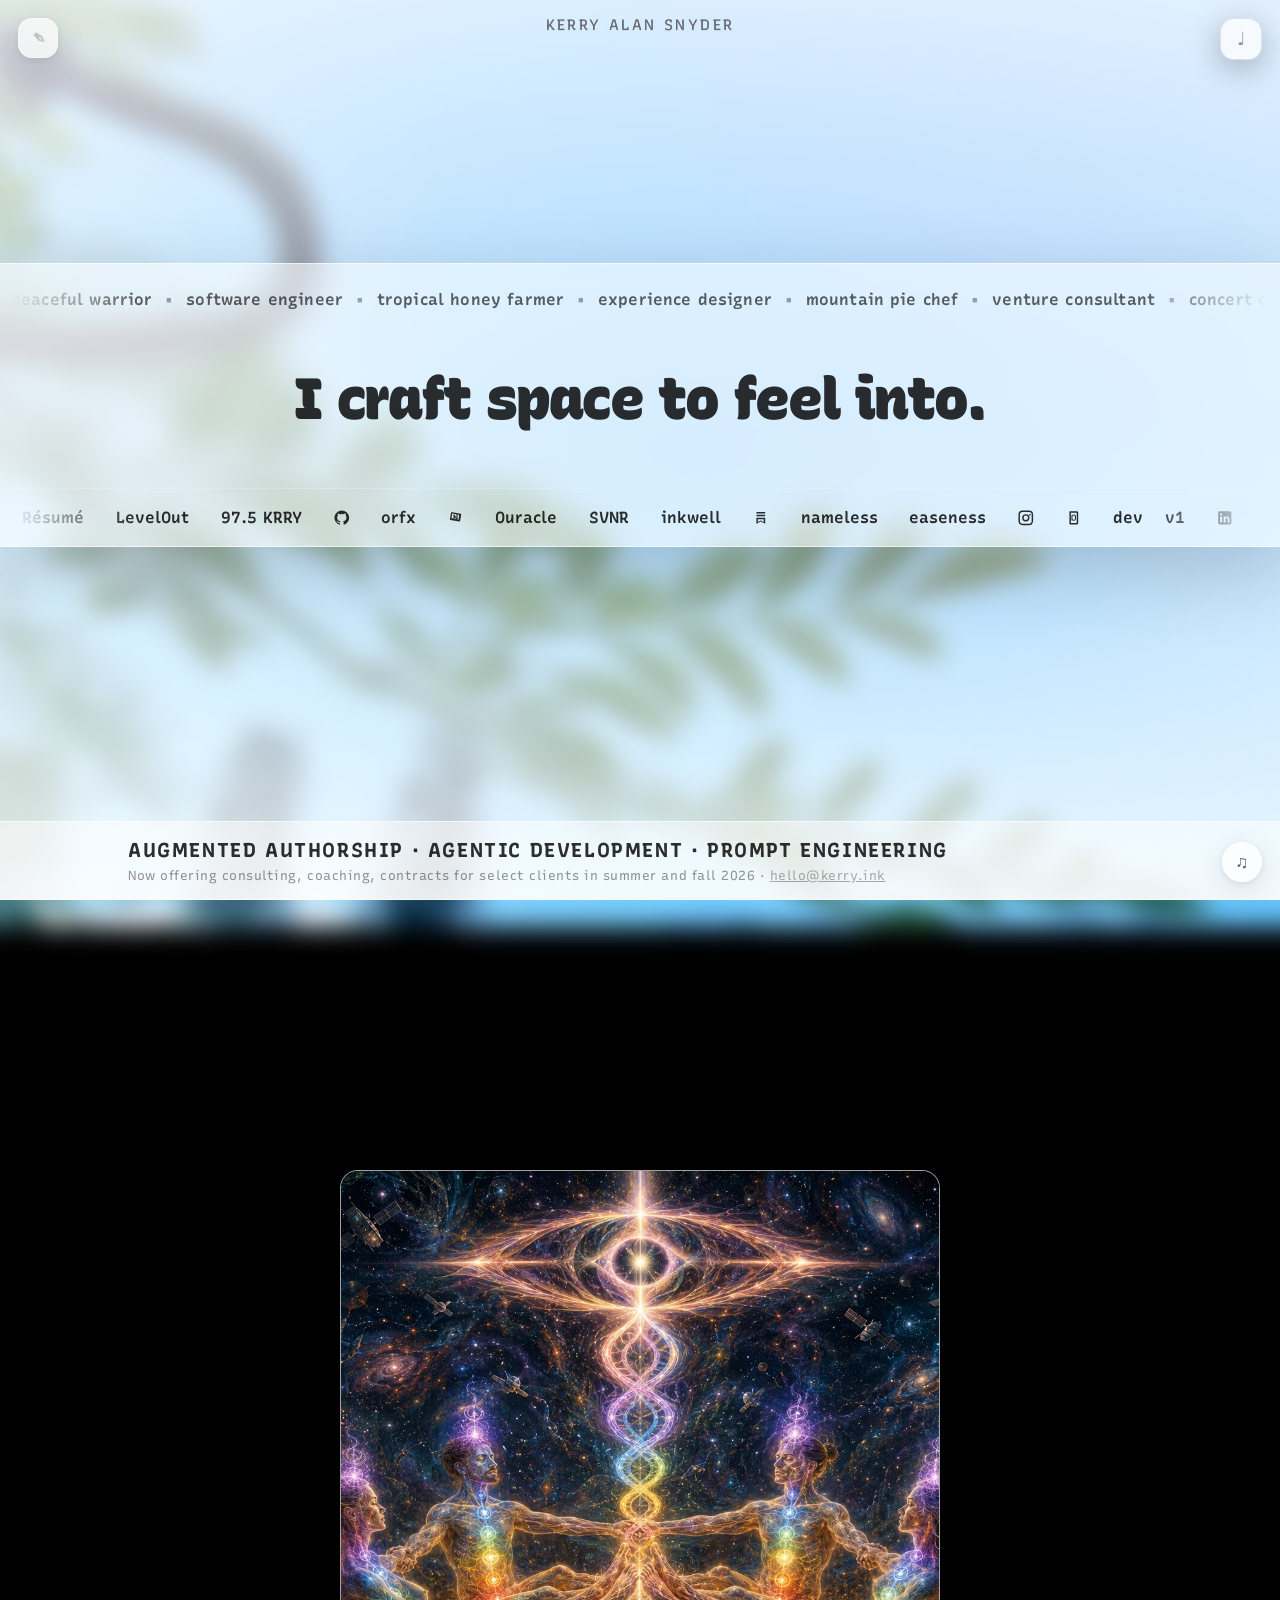
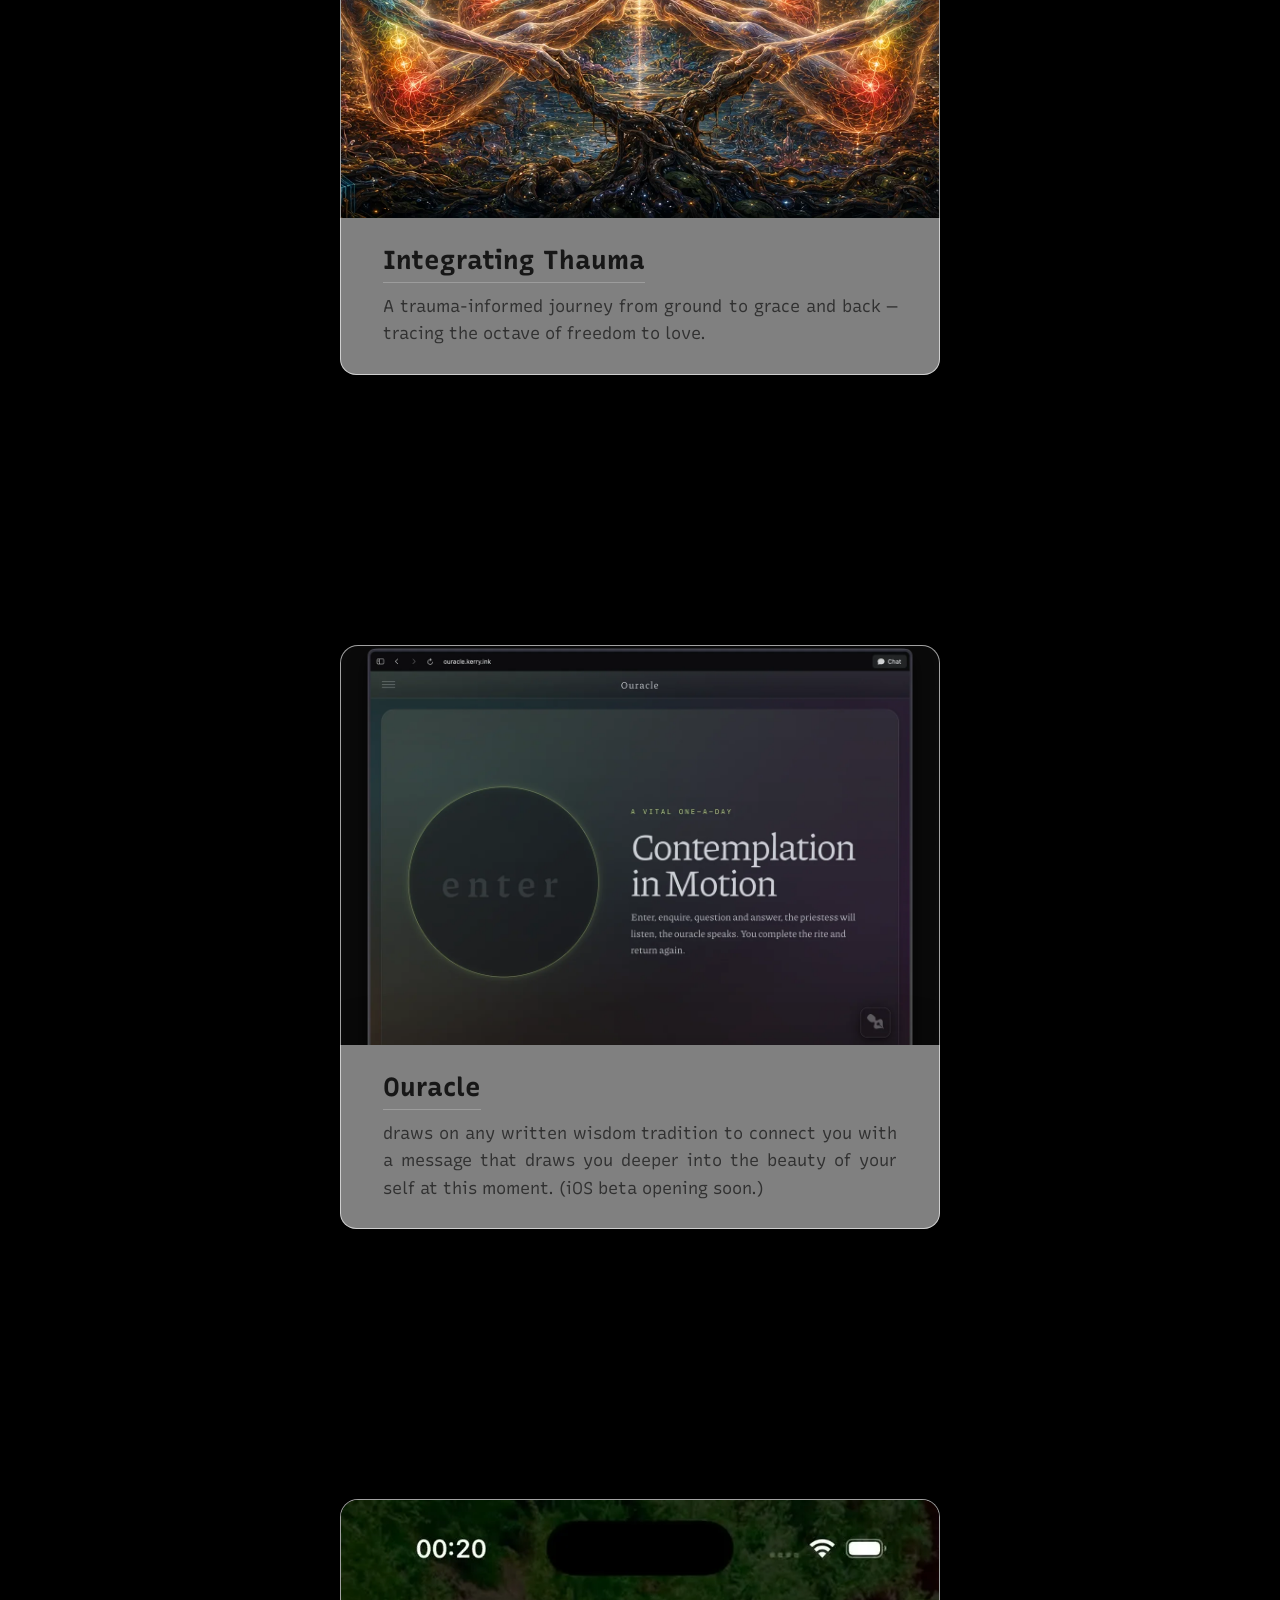
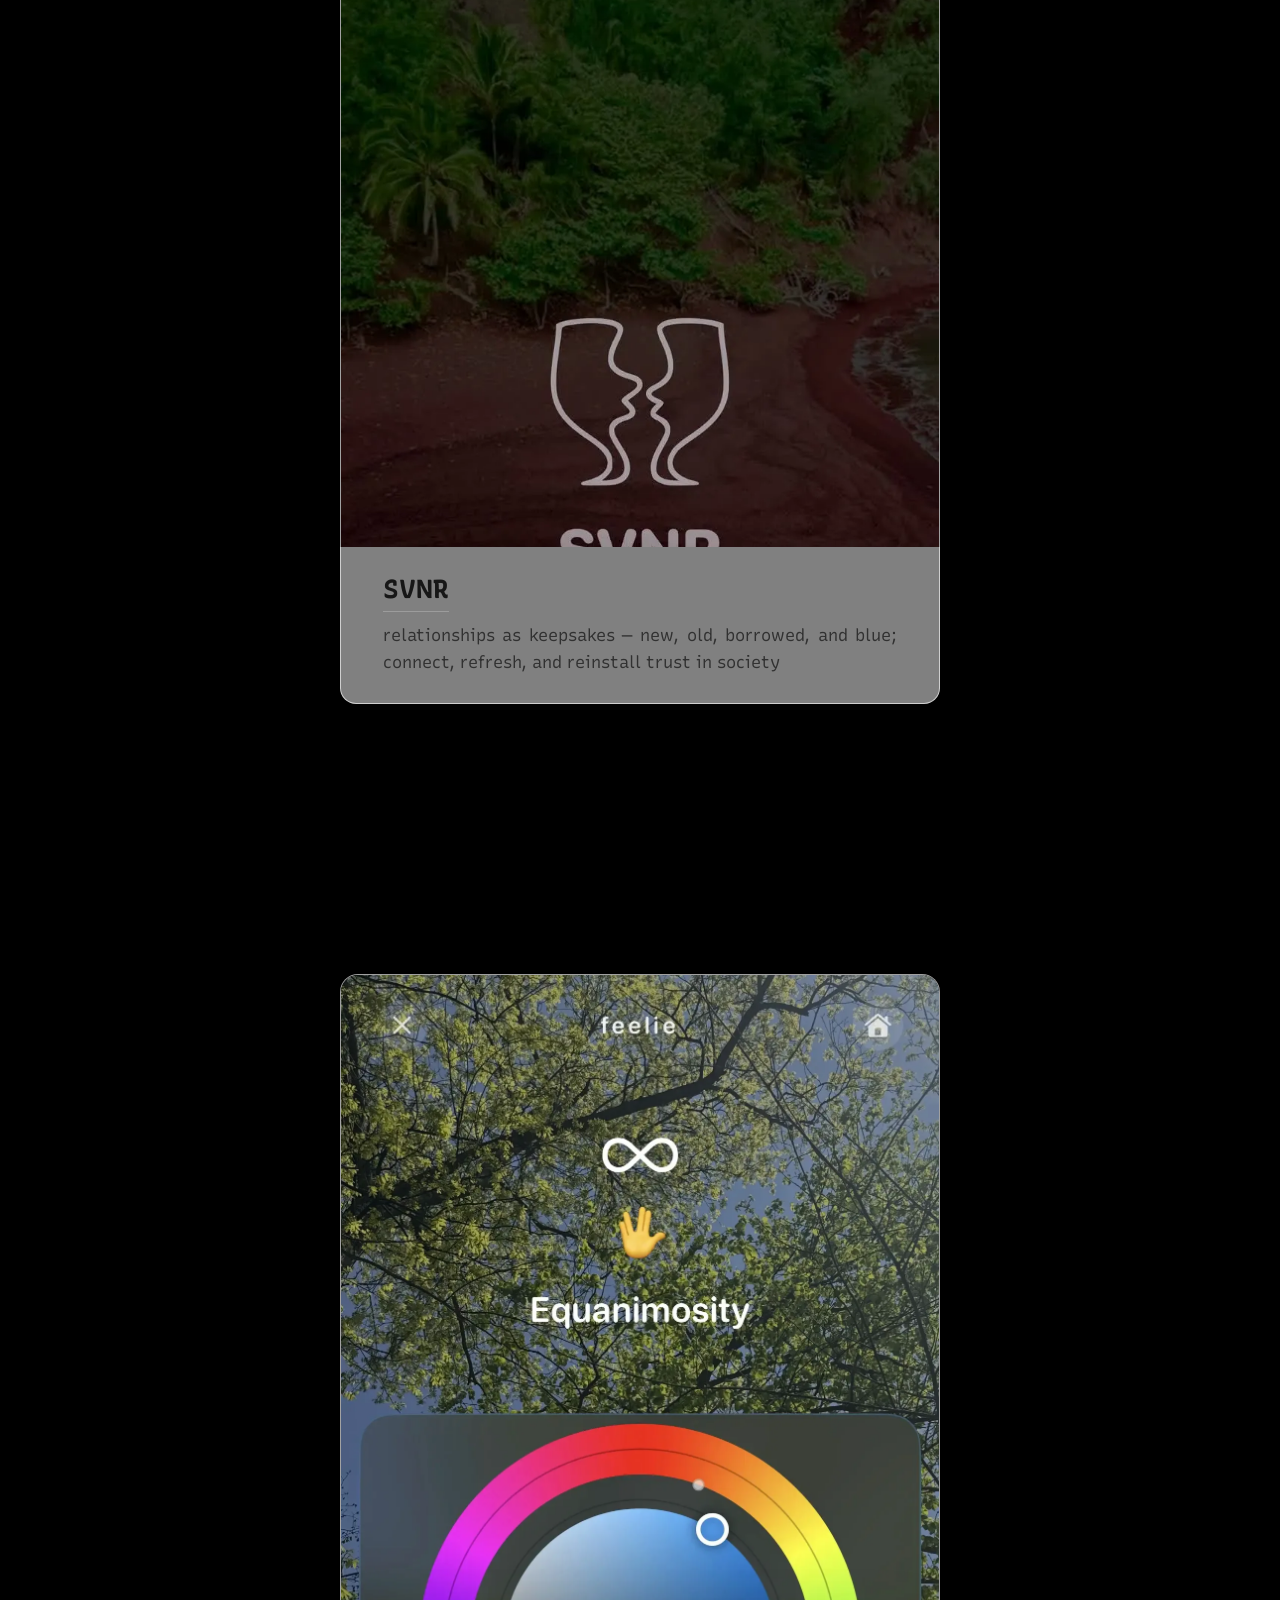
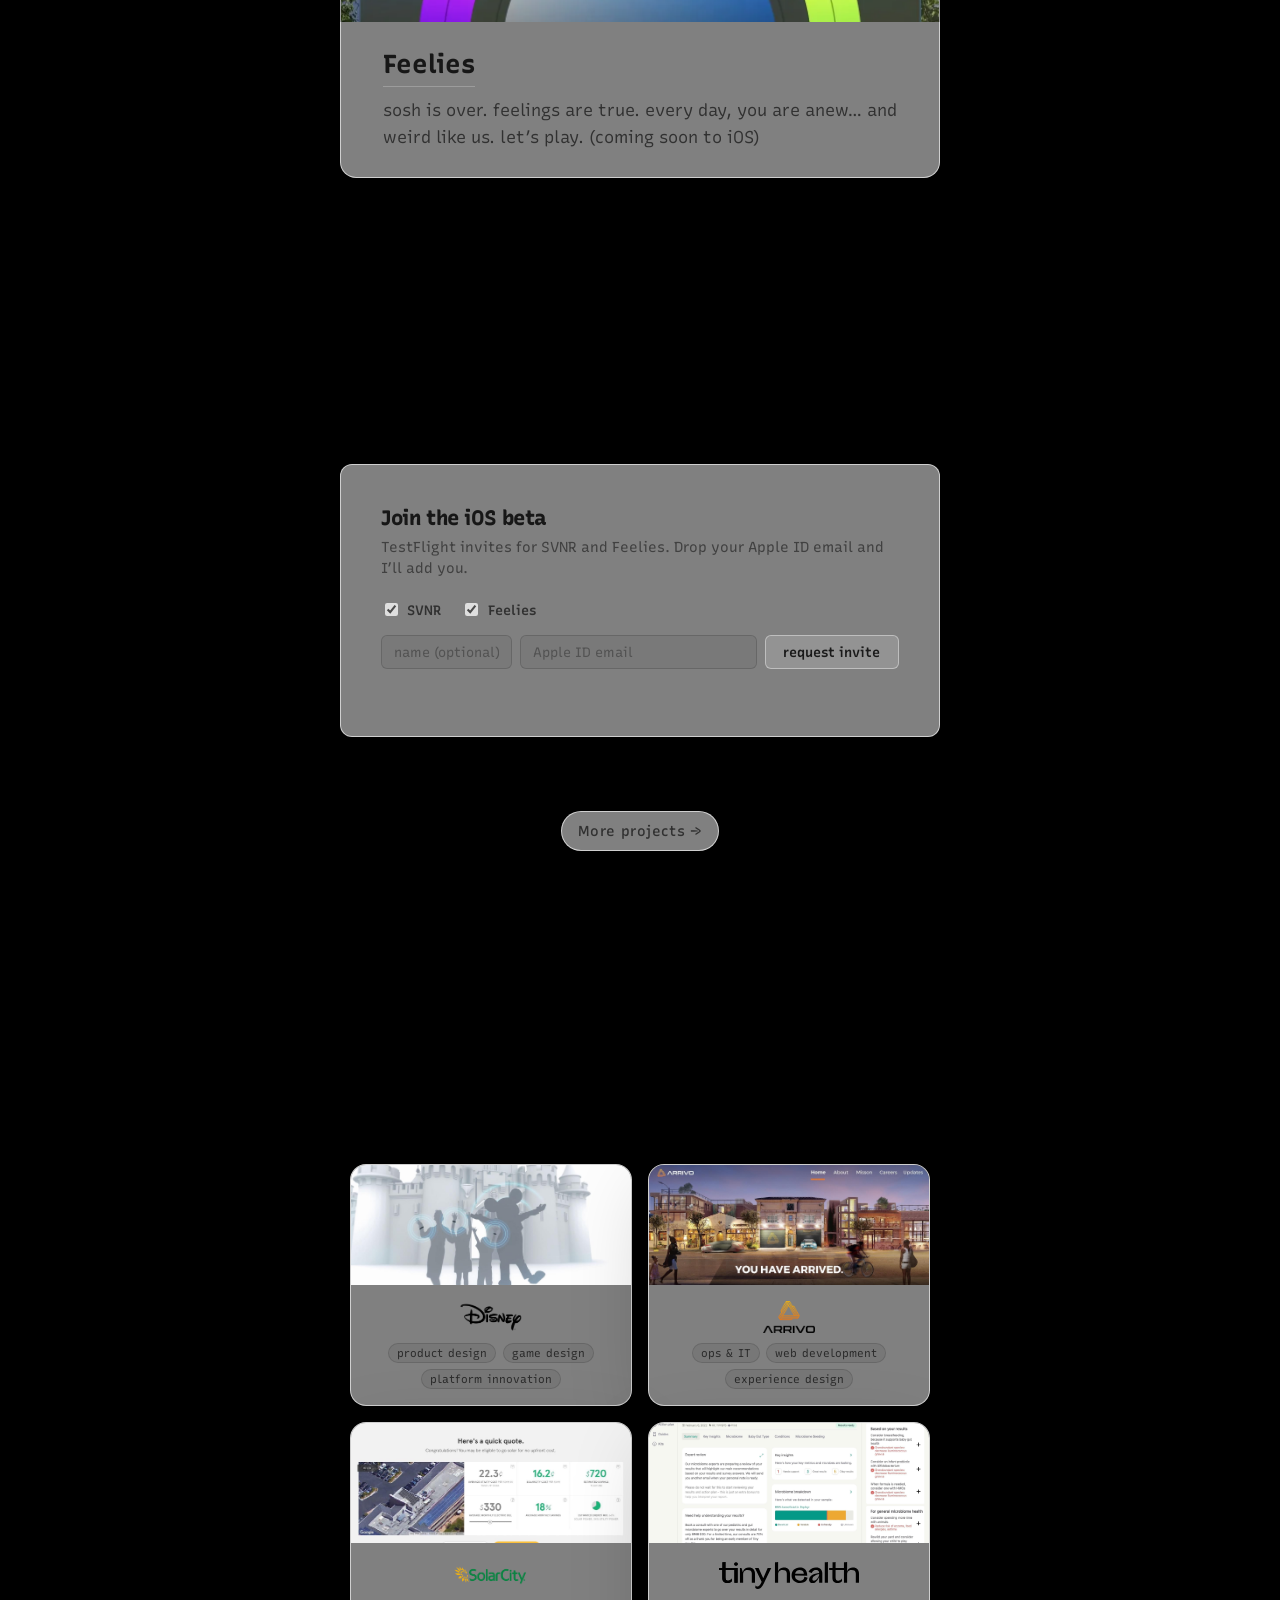
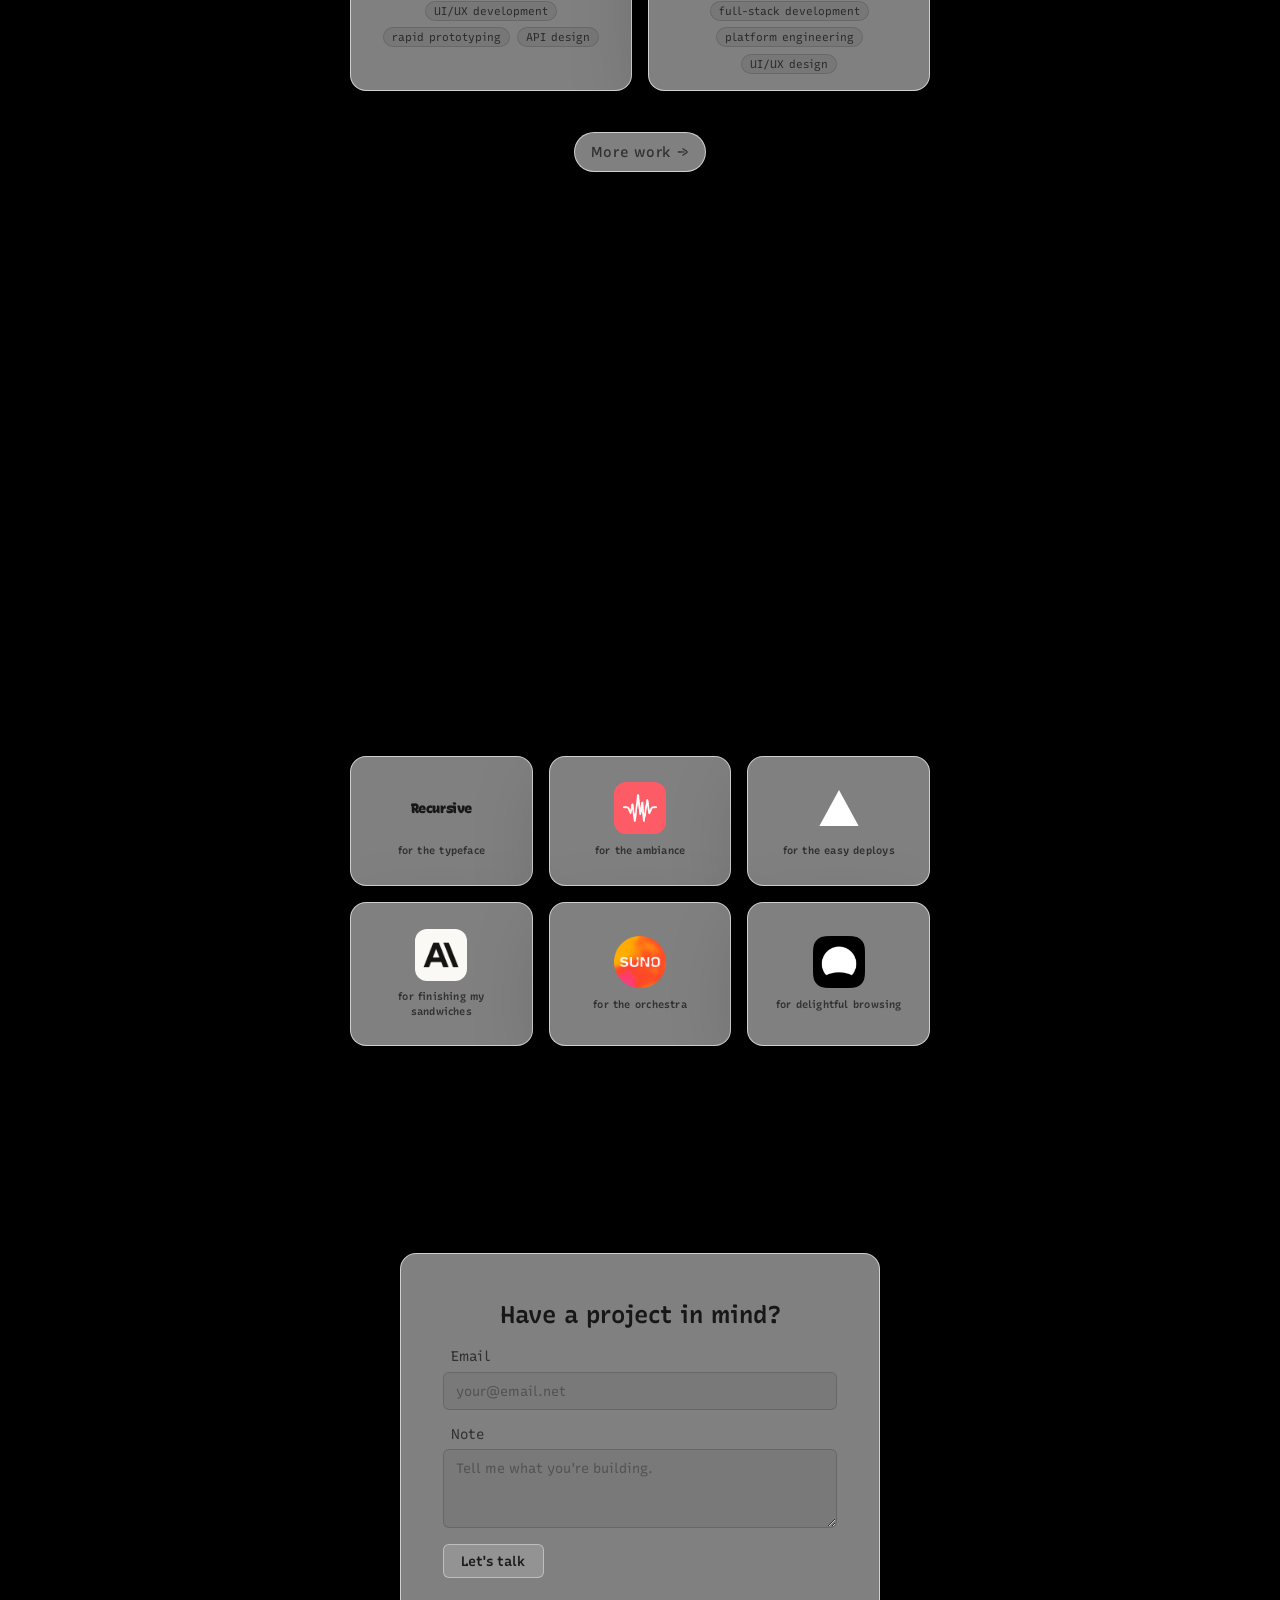
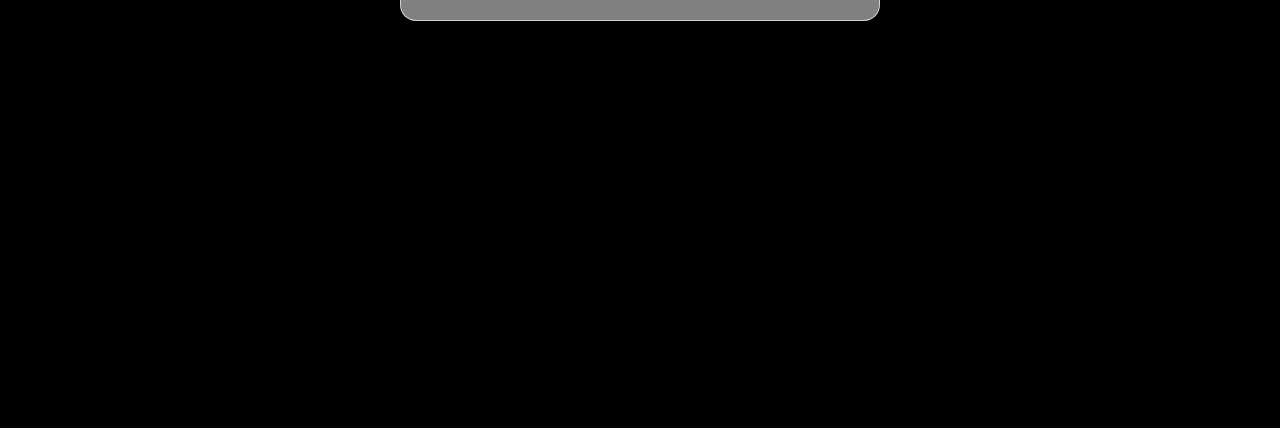
==== index.html @ 3d299ef5 "fix: footer order — © KAS year Co-Authored-By: Claude Sonnet 4.6 <noreply@anthropic.com>" ====
<!doctype html>
<html lang="en">
    <head>
        <meta charset="utf-8" />
        <meta name="viewport" content="width=device-width, initial-scale=1" />
        <title>kerry.ink — crafting space to flow freely</title>
        <meta
            name="description"
            content="I build and teach systems that bring play back to work — for innovators, seekers, entrepreneurs, and communities."
        />
        <link rel="canonical" href="https://kerry.ink/" />

        <!-- Open Graph -->
        <meta property="og:type"        content="website" />
        <meta property="og:url"         content="https://kerry.ink/" />
        <meta property="og:title"       content="kerry.ink — crafting space to flow freely" />
        <meta property="og:description" content="I build and teach systems that bring play back to work — for innovators, seekers, entrepreneurs, and communities." />
        <meta property="og:image"       content="https://kerry.ink/assets/og-image.jpg" />
        <meta property="og:image:width"  content="1200" />
        <meta property="og:image:height" content="630" />

        <!-- Twitter/X card -->
        <meta name="twitter:card"        content="summary_large_image" />
        <meta name="twitter:title"       content="kerry.ink — crafting space to flow freely" />
        <meta name="twitter:description" content="I build and teach systems that bring play back to work — for innovators, seekers, entrepreneurs, and communities." />
        <meta name="twitter:image"       content="https://kerry.ink/assets/og-image.jpg" />

        <!-- Structured data -->
        <script type="application/ld+json">
        {
          "@context": "https://schema.org",
          "@type": "Person",
          "name": "Kerry Alan Snyder",
          "url": "https://kerry.ink",
          "email": "hello@kerry.ink",
          "jobTitle": "Consultant, Coach, Developer",
          "sameAs": [
            "https://github.com/krry",
            "https://linkedin.com/in/kerrysnyder",
            "https://instagram.com/kerryourself",
            "https://kerryourself.substack.com"
          ]
        }
        </script>

        <link rel="icon" type="image/png" href="/favicon.png">
        <link rel="apple-touch-icon" href="/favicon.png">
        <link rel="shortcut icon" href="/favicon.png">
        <link rel="preconnect" href="https://fonts.googleapis.com" />
        <link rel="preconnect" href="https://fonts.gstatic.com" crossorigin />
        <link href="https://fonts.googleapis.com/css2?family=Recursive:slnt,wght,CASL,CRSV,MONO@-15..0,300..1000,0..1,0..1,0..1&display=swap" rel="stylesheet">

        <link rel="stylesheet" href="./styles.css" />
    </head>
    <body>
        <div class="bg" aria-hidden="true"></div>
        <div class="vignette" aria-hidden="true"></div>
        <div class="ribbon">
            <p class="ribbon__subtext">Augmented authorship · Agentic development · Prompt engineering</p>
            <p class="ribbon__text">Now offering consulting, coaching, contracts for select clients in summer and fall 2026 · <a class="ribbon__link" href="mailto:hello@kerry.ink">hello@kerry.ink</a></p>
        </div>
        <a class="name" href="/" aria-label="Kerry Alan Snyder">Kerry Alan Snyder</a>

        <main>
            <!-- First screen: marquee + headline + currently + links -->
            <section class="hero" aria-label="marquee with headline and links">
                <nav class="glass links" aria-label="Links">
                    <div
                        class="marquee marquee--right epithet"
                        aria-label="Epithets"
                        role="status"
                        aria-live="off"
                    >
                        <div class="marquee__track" id="epithetTrack"></div>
                    </div>

                    <h1 class="headline">I craft space to feel into.</h1>

                    <hr class="rule" />

                    <div class="marquee marquee--left" aria-label="Link marquee">
                        <div class="marquee__track links__track" id="linksTrack">
                            <div class="marquee__set">
                                <a href="./assets/resume-kerry-alan-snyder-2026.pdf">Résumé</a>
                                <a href="https://level.out.kerry.ink">LevelOut</a>
                                <a href="https://suno.com/playlist/f63b96cf-43c5-4e42-aacb-23cbfd1e6b28">97.5 KRRY</a>
                                <a
                                    class="link--icon"
                                    href="https://github.com/krry"
                                    title="GitHub · krry"
                                >
                                    <svg class="icon" viewBox="0 0 24 24" aria-hidden="true">
                                        <path fill="currentColor" d="M12 2a10 10 0 0 0-3.16 19.49c.5.09.68-.22.68-.48v-1.7c-2.78.6-3.37-1.17-3.37-1.17-.45-1.14-1.1-1.45-1.1-1.45-.9-.62.07-.61.07-.61 1 .07 1.53 1.03 1.53 1.03.89 1.52 2.34 1.08 2.9.83.09-.64.35-1.08.64-1.33-2.22-.25-4.56-1.11-4.56-4.95 0-1.09.39-1.99 1.03-2.69-.1-.25-.45-1.27.1-2.65 0 0 .84-.27 2.75 1.03A9.5 9.5 0 0 1 12 6.8c.85 0 1.7.11 2.5.33 1.9-1.3 2.74-1.03 2.74-1.03.56 1.38.21 2.4.1 2.65.64.7 1.03 1.6 1.03 2.69 0 3.85-2.34 4.7-4.57 4.95.36.31.68.92.68 1.86v2.76c0 .27.18.58.69.48A10 10 0 0 0 12 2Z"/>
                                    </svg>
                                    <span class="sr-only">GitHub</span>
                                </a>

                                <a href="https://orfx.kerry.ink">orfx</a>

                                <a
                                    class="link--icon"
                                    href="https://kerryourself.notion.site/fullsmile-manifesto-98c979b5aad1458a8aa671faaf00d454?source=copy_link"
                                    title="Notion · Fullsmile Manifesto"
                                >
                                    <svg class="icon" viewBox="0 0 24 24" aria-hidden="true">
                                        <path fill="currentColor" d="M4.46 4.19c.28-.24.69-.23 1.03-.16l13.07 2.4c.58.1.98.66.88 1.24l-1.46 8.42c-.13.74-.86 1.24-1.6 1.1L4.9 14.99c-.68-.13-1.12-.78-.99-1.46L5.6 4.8c.06-.26.2-.48.4-.61Zm2.6 2.1-.98 6.48 9.6 1.8.92-6.36-9.54-1.92Zm1.74 1.7h1.6l2.5 4.14V7.99h1.5v6.78h-1.6l-2.5-4.17v4.17h-1.5V7.99Z"/>
                                    </svg>
                                    <span class="sr-only">Notion</span>
                                </a>

                                <a href="https://ouracle.kerry.ink">Ouracle</a>
                                <a href="https://svnr.kerry.ink">SVNR</a>
                                <a href="https://inkwell.kerry.ink">inkwell</a>

                                <a
                                    class="link--icon"
                                    href="https://kerryourself.substack.com/"
                                    title="Substack · Kerry's Ink"
                                >
                                    <svg class="icon" viewBox="0 0 24 24" aria-hidden="true">
                                        <path fill="currentColor" d="M6 4h12v2H6V4Zm0 4h12v2H6V8Zm0 4h12v8l-6-3-6 3v-8Zm2 2v3.76l4-2 4 2V14H8Z"/>
                                    </svg>
                                    <span class="sr-only">Substack</span>
                                </a>

                                <a href="https://nameless.kerry.ink">nameless</a>
                                <a href="https://easeness.kerry.ink">easeness</a>

                                <a
                                    class="link--icon"
                                    href="https://instagram.com/kerryourself"
                                    title="Instagram"
                                >
                                    <svg class="icon" viewBox="0 0 24 24" aria-hidden="true">
                                        <path fill="currentColor" d="M7.5 2h9A5.5 5.5 0 0 1 22 7.5v9A5.5 5.5 0 0 1 16.5 22h-9A5.5 5.5 0 0 1 2 16.5v-9A5.5 5.5 0 0 1 7.5 2Zm0 2A3.5 3.5 0 0 0 4 7.5v9A3.5 3.5 0 0 0 7.5 20h9a3.5 3.5 0 0 0 3.5-3.5v-9A3.5 3.5 0 0 0 16.5 4h-9ZM12 7a5 5 0 1 1 0 10 5 5 0 0 1 0-10Zm0 2a3 3 0 1 0 0 6 3 3 0 0 0 0-6Zm5.6-2.15a1.15 1.15 0 1 1 0 2.3 1.15 1.15 0 0 1 0-2.3Z"/>
                                    </svg>
                                    <span class="sr-only">Instagram</span>
                                </a>

                                <a
                                    class="link--icon"
                                    href="https://www.goodreads.com/kerryourself"
                                    title="Goodreads · kerryourself"
                                >
                                    <svg class="icon" viewBox="0 0 24 24" aria-hidden="true">
                                        <path fill="currentColor" d="M7 3h9a2 2 0 0 1 2 2v14a2 2 0 0 1-2 2H7a1 1 0 0 1-1-1V4a1 1 0 0 1 1-1Zm1 2v14h8V5H8Zm2.2 3.2c.5-.5 1.2-.8 2-.8 1.6 0 2.8 1.2 2.8 2.9v2.8c0 1.7-1.2 2.9-2.8 2.9-.8 0-1.5-.3-2-.8v.5h-1.4V8.6h1.4v-.4Zm1.7.6c-1 0-1.7.8-1.7 1.9v2.4c0 1.1.7 1.9 1.7 1.9s1.7-.8 1.7-1.9v-2.4c0-1.1-.7-1.9-1.7-1.9Z"/>
                                    </svg>
                                    <span class="sr-only">Goodreads</span>
                                </a>

                                <span><a href="https://dev.kerry.ink">dev</a><a href="https://old.krry.dev">v1</a></span>

                                <a
                                    class="link--icon"
                                    href="https://linkedin.com/in/kerrysnyder"
                                    title="LinkedIn · Kerry Snyder"
                                >
                                    <svg class="icon" viewBox="0 0 24 24" aria-hidden="true">
                                        <path fill="currentColor" d="M19 3A2 2 0 0 1 21 5v14a2 2 0 0 1-2 2H5a2 2 0 0 1-2-2V5a2 2 0 0 1 2-2h14ZM8.34 18.34V10.1H5.6v8.24h2.74ZM6.97 8.87a1.6 1.6 0 1 0 0-3.2 1.6 1.6 0 0 0 0 3.2ZM18.4 18.34v-4.5c0-2.41-1.29-3.53-3-3.53-1.38 0-2 .76-2.35 1.3V10.1h-2.64v8.24h2.64v-4.1c0-1.08.2-2.12 1.55-2.12 1.33 0 1.35 1.24 1.35 2.19v4.03h2.45Z"/>
                                    </svg>
                                    <span class="sr-only">LinkedIn</span>
                                </a>
                            </div>
                        </div>
                    </div>
                </nav>
            </section>

            <!-- Constellation — featured projects -->
            <section class="constellation" aria-label="Projects">

                <div class="project">
                    <figure class="project__shot">
                        <img src="./assets/shots/thauma-hero.webp" alt="Thauma Integration — a trauma-informed journey from ground to grace and back" loading="lazy" />
                    </figure>
                    <div class="glass project__card">
                        <a href="https://thauma.kerry.ink" class="project__name">Integrating Thauma</a>
                        <p class="project__desc">A trauma-informed journey from ground to grace and back — tracing the octave of freedom to love.</p>
                        <p class="project__date">Ten Greek loves, ten frequencies — a book, audiobook, and talks</p>
                    </div>
                </div>

                <div class="project">
                    <figure class="project__shot project__shot--wide">
                        <video data-src="./assets/shots/ouracle.mp4" poster="./assets/shots/ouracle-poster.webp" autoplay loop muted playsinline preload="none"></video>
                    </figure>
                    <div class="glass project__card">
                        <a href="https://ouracle.kerry.ink" class="project__name">Ouracle</a>
                        <p class="project__desc">draws on any written wisdom tradition to connect you with a message that draws you deeper into the beauty of your self at this moment. (iOS beta opening soon.)</p>
                        <p class="project__date">Conceived and developed since March 2026 ➠</p>
                    </div>
                </div>

                <div class="project">
                    <figure class="project__shot">
                        <video data-src="./assets/shots/svnr.mp4" poster="./assets/shots/svnr-poster.webp" autoplay loop muted playsinline preload="none"></video>
                    </figure>
                    <div class="glass project__card">
                        <a href="https://svnr.kerry.ink" class="project__name">SVNR</a>
                        <p class="project__desc">relationships as keepsakes — new, old, borrowed, and blue; connect, refresh, and reinstall trust in society</p>
                        <p class="project__date">Conceived January 2026 ➠ iOS beta by March</p>
                    </div>
                </div>

                <div class="project">
                    <figure class="project__shot">
                        <img src="./assets/shots/vesta-teaser.webp" alt="Feelies app screenshot" loading="lazy" />
                    </figure>
                    <div class="glass project__card">
                        <a href="https://feelies.kerry.ink" class="project__name">Feelies</a>
                        <p class="project__desc">sosh is over. feelings are true. every day, you are anew… and weird like us. let’s play. (coming soon to iOS)</p>
                        <p class="project__date">Conceived and prototyped in April 2026, in 2 days</p>
                    </div>
                </div>

                <section class="beta-signup glass" id="beta">
                    <h3 class="beta-signup__heading">Join the iOS beta</h3>
                    <p class="beta-signup__sub">TestFlight invites for SVNR and Feelies. Drop your Apple ID email and I’ll add you.</p>
                    <form class="beta-signup__form" id="betaForm">
                        <div class="beta-signup__checks">
                            <label class="beta-signup__check">
                                <input type="checkbox" name="apps" value="SVNR" checked />
                                <span>SVNR</span>
                            </label>
                            <label class="beta-signup__check">
                                <input type="checkbox" name="apps" value="Feelies" checked />
                                <span>Feelies</span>
                            </label>
                        </div>
                        <div class="beta-signup__row">
                            <input type="text" name="name" placeholder="name (optional)" class="beta-signup__input" autocomplete="name" />
                            <input type="email" name="email" placeholder="Apple ID email" class="beta-signup__input beta-signup__input--email" required autocomplete="email" />
                            <button type="submit" class="beta-signup__btn">request invite</button>
                        </div>
                        <p class="beta-signup__status" aria-live="polite"></p>
                    </form>
                </section>

            </section>
            <div class="more-link-wrap">
                <a href="/projects" class="more-link">More projects →</a>
            </div>
            <hr class="fleur" />

            <!-- Work teaser -->
            <section class="work-teaser" aria-label="Selected work">
                <h2 class="work-teaser__heading">Selected work</h2>
                <div class="work-teaser__grid">

                    <a class="glass work-card" href="https://disney.com" target="_blank" rel="noopener" aria-label="Disney Interactive">
                        <img class="work-card__thumb" src="./assets/work/disney/disney-01.jpg" alt="">
                        <div class="work-card__body">
                            <picture>
                                <source srcset="./assets/work/disney/logo-disney.png" media="(prefers-color-scheme: light)">
                                <img class="work-card__logo" src="./assets/work/disney/logo-disney-dark.png" alt="Disney Interactive">
                            </picture>
                            <ul class="work-card__skills">
                                <li class="skill-chip">product design</li>
                                <li class="skill-chip">game design</li>
                                <li class="skill-chip">platform innovation</li>
                            </ul>
                        </div>
                    </a>

                    <a class="glass work-card" href="https://arrivo-loop.com" target="_blank" rel="noopener" aria-label="Arrivo Hyperloop">
                        <img class="work-card__thumb" src="./assets/work/arrivo/arrivo-01.jpg" alt="">
                        <div class="work-card__body">
                            <picture>
                                <source srcset="./assets/work/arrivo/logo-arrivo.png" media="(prefers-color-scheme: light)">
                                <img class="work-card__logo" src="./assets/work/arrivo/logo-arrivo-dark.png" alt="Arrivo Hyperloop">
                            </picture>
                            <ul class="work-card__skills">
                                <li class="skill-chip">ops & IT</li>
                                <li class="skill-chip">web development</li>
                                <li class="skill-chip">experience design</li>
                            </ul>
                        </div>
                    </a>

                    <a class="glass work-card" href="https://tesla.com/energy" target="_blank" rel="noopener" aria-label="SolarCity (now Tesla)">
                        <img class="work-card__thumb" src="./assets/work/solarcity/solarcity-01.jpg" alt="">
                        <div class="work-card__body">
                            <picture>
                                <source srcset="./assets/work/solarcity/logo-solarcity.png" media="(prefers-color-scheme: light)">
                                <img class="work-card__logo" src="./assets/work/solarcity/logo-solarcity-dark.png" alt="SolarCity (now Tesla)">
                            </picture>
                            <ul class="work-card__skills">
                                <li class="skill-chip">UI/UX development</li>
                                <li class="skill-chip">rapid prototyping</li>
                                <li class="skill-chip">API design</li>
                            </ul>
                        </div>
                    </a>

                    <a class="glass work-card" href="https://tinyhealth.com" target="_blank" rel="noopener" aria-label="Tiny Health">
                        <img class="work-card__thumb" src="./assets/work/tiny-health/tiny-health-01.jpg" alt="">
                        <div class="work-card__body">
                            <img class="work-card__logo work-logo--invert-dark" src="./assets/work/tiny-health/logo-tiny-health.svg" alt="Tiny Health">
                            <ul class="work-card__skills">
                                <li class="skill-chip">full-stack development</li>
                                <li class="skill-chip">platform engineering</li>
                                <li class="skill-chip">UI/UX design</li>
                            </ul>
                        </div>
                    </a>

                </div>
                <div class="more-link-wrap">
                    <a href="/work" class="more-link">More work →</a>
                </div>
            </section>
            <hr class="fleur" />

            <section class="gratitude">
                <h2 class="work-teaser__heading">Thanks to…</h2>
                <div class="gratitude__grid">
                    <a class="glass gratitude-cell" href="https://www.recursive.design" target="_blank" rel="noopener" aria-label="Recursive">
                        <span class="gratitude-cell__wordmark">Recursive</span>
                        <span class="gratitude-cell__caption">for the typeface</span>
                    </a>
                    <a class="glass gratitude-cell" href="https://freesound.org" target="_blank" rel="noopener" aria-label="Freesound">
                        <img class="gratitude-cell__logo" src="./assets/gratitude/freesound.png" alt="Freesound">
                        <span class="gratitude-cell__caption">for the ambiance</span>
                    </a>
                    <a class="glass gratitude-cell" href="https://vercel.com" target="_blank" rel="noopener" aria-label="Vercel">
                        <img class="gratitude-cell__logo gratitude-cell__logo--mono" src="./assets/gratitude/vercel.svg" alt="Vercel">
                        <span class="gratitude-cell__caption">for the easy deploys</span>
                    </a>
                    <a class="glass gratitude-cell" href="https://anthropic.com" target="_blank" rel="noopener" aria-label="Claude">
                        <img class="gratitude-cell__logo" src="./assets/gratitude/anthropic.png" alt="Claude">
                        <span class="gratitude-cell__caption">for finishing my sandwiches</span>
                    </a>
                    <a class="glass gratitude-cell" href="https://suno.com" target="_blank" rel="noopener" aria-label="Suno">
                        <img class="gratitude-cell__logo" src="./assets/gratitude/suno.png" alt="Suno">
                        <span class="gratitude-cell__caption">for the orchestra</span>
                    </a>
                    <a class="glass gratitude-cell" href="https://diabrowser.com" target="_blank" rel="noopener" aria-label="Dia">
                        <img class="gratitude-cell__logo" src="./assets/gratitude/dia.svg" alt="Dia">
                        <span class="gratitude-cell__caption">for delightful browsing</span>
                    </a>
                </div>
                <hr class="fleur" />
                <div class="glass gratitude__card">
                    <form id="subscribe" class="email-form">
                        <h2>Have a project in mind?</h2>
                        <label for="email" class="email-label">Email</label>
                        <input type="email" name="email" placeholder="your@email.net" required id="email" class="email-input" autocomplete="email">
                        <label for="note-input" class="email-label">Note</label>
                        <textarea name="note" id="note-input" class="email-note" rows="3" placeholder="Tell me what you're building."></textarea>
                        <button type="submit" class="email-submit">Let's talk</button>
                    </form>
                </div>
            </section>
        </main>
        <footer>
            <span class="flipX">&copy;</span>
            <span>KAS</span>
            <span id="year"></span>
        </footer>

        <dialog class="lightbox" id="lightbox" aria-label="Full image">
            <div class="lightbox__media"></div>
        </dialog>

        <!-- Ambient Widget -->
        <ambient-widget scene="binaural" position="top-right" theme="auto"></ambient-widget>
        <script src="./widgets/ambient/ambient.wc.js"></script>

        <!-- Webring Widget -->
        <script src="./widgets/webring/webring.wc.js" position="bottom-right"></script>
        <webring-widget
            data-source="./widgets/webring/webring.json"
            theme="auto"
            size="small"
            position="top-left"
        ></webring-widget>

        <!-- Radio Widget -->
        <script src="./widgets/radio/radio.wc.js"></script>
        <radio-widget
            data-source="./widgets/radio/playlist.json"
            theme="auto"
            position="bottom-right"
        ></radio-widget>

        <script type="module" src="./main.js"></script>
    </body>
</html>
---- styles.css ----
:root {
	/* glass */
	--glass-bg: rgba(255, 255, 255, 0.14);
	--glass-border: rgba(255, 255, 255, 0.28);
	--glass-thin-bg: rgba(255, 255, 255, 0.18);
	--glass-thin-border: rgba(255, 255, 255, 0.28);
	--blur-thin: 8px;
	--text: rgba(255, 255, 255, 0.92);
	--muted: rgba(255, 255, 255, 0.7);
	--shadow: rgba(0, 0, 0, 0.35);
	--accent: rgba(255, 255, 255, 1);
	--blur: 12px;
	--duration: 28s;
	--transition: 0.236s;
	--rec: Recursive, ui-sans-serif, system-ui, -apple-system,
		BlinkMacSystemFont, "Segoe UI", sans-serif;

	/* golden ratio vertical rhythm */
	--φ: 1.618;           /* unitless — for line-height, ratios */
	--vr-1: 0.1618rem;    /* φ/10  ≈  2.6px */
	--vr-2: 0.382rem;     /* 1/φ²  ≈  6.1px */
	--vr-3: 0.618rem;     /* 1/φ   ≈  9.9px */
	--vr-4: 1rem;         /* base  = 16px   */
	--vr-5: 1.618rem;     /* φ     ≈ 25.9px */
	--vr-6: 2.618rem;     /* φ²    ≈ 41.9px */
	--vr-7: 4.236rem;     /* φ³    ≈ 67.8px */
}

@media (prefers-color-scheme: light) {
	:root {
		--glass-bg: rgba(255, 255, 255, 0.5);
		--glass-border: rgba(255, 255, 255, 0.62);
		--glass-thin-bg: rgba(255, 255, 255, 0.22);
		--glass-thin-border: rgba(255, 255, 255, 0.38);
		--text: rgba(0, 0, 0, 0.82);
		--muted: rgba(0, 0, 0, 0.62);
		--shadow: rgba(0, 0, 0, 0.18);
	}
}

* {
	box-sizing: border-box;
}

html {
	scroll-behavior: smooth;
	overflow-x: hidden;
}

body {
	margin: 0;
	overflow-x: hidden;
	font-family: var(--rec);
	font-variation-settings: "wght" 618, "CASL" 0.618, "CRSV" 0.618, "MONO" 0.1618;
	color: var(--text);
	background: #000;
}

/* --- firmament --- */

.bg {
	position: fixed;
	inset: 0;
	background-size: 100% auto;
	background-repeat: no-repeat;
	background-position: center top;
	filter: blur(var(--blur)) saturate(1.1) contrast(1.05);
	transform: scale(1.06);
	z-index: -2;
}

.vignette {
	position: fixed;
	inset: 0;
	z-index: -1;
	background:
		radial-gradient(
			ellipse 100% 60% at 50% 55%,
			rgba(0, 0, 0, 0.08),
			rgba(0, 0, 0, 0.38) 60%,
			rgba(0, 0, 0, 0.62) 100%
		),
		linear-gradient(180deg, rgba(0, 0, 0, 0.1), rgba(0, 0, 0, 0.32));
	pointer-events: none;
}

@media (prefers-color-scheme: light) {
	.vignette {
		background:
			radial-gradient(
				ellipse 100% 60% at 50% 55%,
				rgba(255, 255, 255, 0.12),
				rgba(255, 255, 255, 0.52) 60%,
				rgba(255, 255, 255, 0.78) 100%
			),
			linear-gradient(180deg, rgba(255, 255, 255, 0.18), rgba(255, 255, 255, 0.48));
	}
}

/* --- name stamp --- */

.name {
	position: fixed;
	top: 16px;
	left: 0;
	right: 0;
	width: auto;
	z-index: 3;
	font-size: clamp(12px, 1.5vw, 15px);
	font-variation-settings: "wght" 420, "CASL" 0, "CRSV" 0, "MONO" 0;
	letter-spacing: 0.16em;
	text-transform: uppercase;
	color: #fff;
	text-decoration: none;
	white-space: nowrap;
	text-align: center;
	-webkit-font-smoothing: antialiased;
	mix-blend-mode: difference;
	text-shadow: 0 1px 0 rgba(255, 255, 255, 0.12), 0 -1px 0 rgba(0, 0, 0, 0.4);
	transition: opacity 160ms ease;
	opacity: 0.6;
}

.name:hover {
	opacity: 1;
}

/* --- layout --- */

main {
	position: relative;
	z-index: 2;
}

.hero {
	min-height: 100svh;
	display: flex;
	align-items: center;
	justify-content: center;
	padding: 0 0 10vh;
}

.glass {
	background: var(--glass-bg);
	border: 1px solid var(--glass-border);
	backdrop-filter: blur(var(--blur));
	-webkit-backdrop-filter: blur(var(--blur));
	box-shadow: 0 24px 80px var(--shadow);
}

.glass-thin {
	background: var(--glass-thin-bg);
	border: 1px solid var(--glass-thin-border);
	backdrop-filter: blur(var(--blur-thin));
	-webkit-backdrop-filter: blur(var(--blur-thin));
	border-radius: 16px;
}

.links {
	width: calc(100vw + 2rem);
	border-radius: 18px;
	padding: var(--vr-4) var(--vr-5) var(--vr-3);
	text-align: center;
}


.fleur {
	border: 0;
	background: none;
	margin: var(--vr-7) auto;
}

.fleur:after {
	content: "⚜";
	display: block;
	text-align: center;
	color: var(--muted);
}

/* --- hero type --- */

.headline {
	margin: var(--vr-6) auto var(--vr-6);
	font-size: clamp(28px, 4.8vw, 58px);
	font-variation-settings: "wght" 900, "CASL" 1, "CRSV" 1, "MONO" 0;
	letter-spacing: -0.03em;
	line-height: var(--φ);
	cursor: default;
}

.interlude {
	margin: 0;
	padding: var(--vr-4) var(--vr-5);
	font-size: clamp(15px, 2.7vw, 27px);
	font-variation-settings: "wght" 800, "CASL" 1, "CRSV" 1, "MONO" 0;
	color: var(--muted);
	letter-spacing: -0.02em;
	line-height: var(--φ);
	text-align: center;
	max-width: 45ch;
	scroll-snap-align: center;
	background: var(--glass-thin-bg);
	border: 1px solid var(--glass-thin-border);
	backdrop-filter: blur(var(--blur-thin));
	-webkit-backdrop-filter: blur(var(--blur-thin));
	border-radius: 12px;
	transition: all var(--transition) ease-in-out;
	cursor: default;
	&:hover, &:focus {
		color: var(--text);
		background: var(--glass-bg);
		border: 1px solid var(--glass-border);
		backdrop-filter: blur(var(--blur));
		-webkit-backdrop-filter: blur(var(--blur));
	}
}

.rule {
	border: 0;
	height: 1px;
	width: 100%;
	background: rgba(255, 255, 255, 0.18);
	margin: var(--vr-3) 0;
}


/* --- marquees --- */

@keyframes marquee-fade-in {
	from { opacity: 0; }
	to   { opacity: 1; }
}

@keyframes marquee-enter-from-left {
	from { clip-path: inset(0 100% 0 0); }
	to   { clip-path: inset(0 0% 0 0%); }
}

@keyframes marquee-enter-from-right {
	from { clip-path: inset(0 0% 0 100%); }
	to   { clip-path: inset(0 0% 0 0%); }
}

.marquee {
	width: 100%;
	overflow: hidden;
	position: relative;
	padding: 0;
	mask-image: linear-gradient(
		90deg,
		transparent,
		black 10%,
		black 90%,
		transparent
	);
}

.marquee--right {
	animation: marquee-enter-from-left 2.4s cubic-bezier(0.16, 1, 0.3, 1) both;
	animation-delay: 1s;
}

.marquee--left {
	animation: marquee-enter-from-right 2.4s cubic-bezier(0.16, 1, 0.3, 1) both;
	animation-delay: 1.618s;
}

.marquee__track {
	display: flex;
	align-items: center;
	width: max-content;
	will-change: transform;
	animation: marquee-left var(--duration) linear infinite;
}

.marquee--right .marquee__track {
	animation-name: marquee-right;
}

.marquee__set {
	display: flex;
	align-items: center;
	gap: var(--vr-3);
	padding-right: var(--vr-3);
}

@keyframes marquee-left {
	from { transform: translateX(0); }
	to   { transform: translateX(-50%); }
}

@keyframes marquee-right {
	from { transform: translateX(-50%); }
	to   { transform: translateX(0); }
}

hr.rule {
	animation: marquee-fade-in 0.8s ease forwards;
	animation-delay: 1.618s;
	opacity: 0;
}

@media (prefers-reduced-motion: reduce) {
	.marquee__track {
		animation: none;
	}
	.marquee--right,
	.marquee--left,
	hr.rule,
	.ribbon {
		animation: none;
		opacity: 1;
		clip-path: none;
		transform: none;
	}
}


/* epithet marquee */

.epithet {
	margin: var(--vr-3) 0 var(--vr-4);
	color: var(--muted);
	font-size: clamp(12px, 1.8vw, 16px);
	min-height: 1.3em;
	user-select: none;
	cursor: default;
}

.epithet__item {
	white-space: nowrap;
	letter-spacing: 0.01em;
}

.epithet__dot {
	opacity: 0.55;
	padding: 0 2px;
}

/* links marquee */

.links__track {
	gap: 10px;
}

.links__track a {
	display: inline-flex;
	align-items: center;
	justify-content: center;
	gap: 8px;
	white-space: nowrap;
	padding: 8px 10px;
	border-radius: 999px;
	text-decoration: none;
	color: inherit;
	border: 1px solid transparent;
	transition: transform 120ms ease, background-color 120ms ease,
		border-color 120ms ease;
}

.links__track a .icon {
	width: 1.1em;
	height: 1.1em;
	display: block;
}

.links__track a.link--icon {
	padding: 8px 9px;
}

.links__track a:hover {
	transform: scale(0.95);
	background: rgba(255, 255, 255, 0.08);
	border-color: rgba(255, 255, 255, 0.18);
}


/* --- headline letter morph --- */

.hl {
	display: inline-block;
	transition:
		font-variation-settings 420ms cubic-bezier(0.34, 1.56, 0.64, 1),
		color 280ms ease;
}

@media (prefers-reduced-motion: reduce) {
	.hl {
		transition: none;
	}
}

/* --- constellation --- */

.constellation {
	display: flex;
	flex-direction: column;
	align-items: center;
	gap: 30vh;
	padding: 30vh var(--vr-5) var(--vr-6);
	scroll-snap-type: y proximity;
	overflow-y: auto;
}

.gratitude {
	display: flex;
	flex-direction: column;
	align-items: center;
	gap: var(--vr-5);
	padding: 25vh var(--vr-5) 40vh;
	overflow-y: auto;
}

.gratitude__grid {
	display: grid;
	grid-template-columns: repeat(3, 1fr);
	gap: var(--vr-4);
	width: 100%;
	max-width: 580px;
}

@media (max-width: 480px) {
	.gratitude__grid {
		grid-template-columns: repeat(2, 1fr);
	}
}

.gratitude-cell {
	display: flex;
	flex-direction: column;
	align-items: center;
	justify-content: center;
	gap: var(--vr-3);
	padding: var(--vr-5) var(--vr-4);
	border-radius: 16px;
	text-decoration: none;
	transition: transform var(--transition) ease, box-shadow var(--transition) ease;
	&:hover {
		transform: translateY(-2px);
		box-shadow: 0 32px 100px var(--shadow);
	}
}

.gratitude-cell__logo {
	width: 52px;
	height: 52px;
	object-fit: contain;
	border-radius: 12px;
}

.gratitude-cell__wordmark {
	font-family: Recursive, monospace;
	font-size: 0.85em;
	font-variation-settings: "wght" 900, "CASL" 1, "MONO" 0;
	letter-spacing: -0.03em;
	color: var(--text);
	line-height: 1;
	height: 52px;
	display: flex;
	align-items: center;
}

.gratitude-cell__logo--mono {
	filter: invert(0);
}

@media (prefers-color-scheme: light) {
	.gratitude-cell__logo--mono {
		filter: invert(1);
	}
}

.gratitude-cell__caption {
	font-size: 0.65em;
	color: var(--muted);
	text-align: center;
	letter-spacing: 0.02em;
	line-height: 1.4;
}

.gratitude__card {
	padding: var(--vr-5) var(--vr-6);
	width: 100%;
	max-width: 480px;
	border-radius: 16px;
}

.project {
	display: flex;
	flex-direction: column;
	align-items: center;
	gap: 0;
	width: 100%;
	max-width: 600px;
	scroll-snap-align: center;
}

.project__shot {
	width: 100%;
	aspect-ratio: 9 / 16;
	max-height: 72vh;
	margin: 0;
	border-radius: 18px 18px 0 0;
	overflow: hidden;
	background: rgba(255, 255, 255, 0.04);
	border: 1px solid var(--glass-border);
	border-bottom: none;
}

.project__shot--wide {
	aspect-ratio: 3 / 2;
	max-height: unset;
}

.project__shot img,
.project__shot video {
	width: 100%;
	height: 100%;
	object-fit: cover;
	object-position: top center;
	display: block;
}

.project__card {
	width: 100%;
	border-radius: 0 0 16px 16px;
	padding: var(--vr-5) var(--vr-6);
}

.project__shot + .project__card {
	border-top: none;
}

.project__name {
	display: inline-block;
	text-decoration: none;
	color: inherit;
	font-size: clamp(18px, 2.8vw, 26px);
	font-variation-settings: "wght" 720, "CASL" 0.5, "CRSV" 0.3, "MONO" 0;
	border-bottom: 1px solid rgba(255, 255, 255, 0.22);
	padding-bottom: var(--vr-2);
	margin-bottom: var(--vr-3);
	transition: opacity 120ms ease;
}

.project__name:hover {
	opacity: 0.72;
}


.project__desc {
	margin: 0;
	font-size: clamp(14px, 1.9vw, 17px);
	font-variation-settings: "wght" 380, "CASL" 0.4, "CRSV" 0.2, "MONO" 0;
	color: var(--muted);
	line-height: var(--φ);
	text-align: justify;
	hyphens: auto;
}

.project__desc:empty {
	display: none;
}

.project__date {
	font-size: clamp(10px, 1.4vw, 14px);
	font-variation-settings: "wght" 320, "CASL" 0.2, "CRSV" 0, "MONO" 0;
	color: var(--muted);
	line-height: var(--φ);
	text-align: justify;
	hyphens: auto;
	display: none;
}

/* --- beta signup --- */

.beta-signup {
	border-radius: 12px;
	padding: clamp(1.5rem, 4vw, 2.5rem) clamp(1.25rem, 4vw, 2.5rem);
	margin: var(--vr-4) auto;
	max-width: 600px;
}

.beta-signup__heading {
	margin: 0 0 0.4rem;
	font-size: clamp(1rem, 2.2vw, 1.3rem);
	font-variation-settings: "wght" 800, "CASL" 0.5, "CRSV" 0.3, "MONO" 0;
	letter-spacing: -0.02em;
}

.beta-signup__sub {
	margin: 0 0 1.25rem;
	font-size: clamp(0.8rem, 1.6vw, 0.9rem);
	opacity: 0.6;
	font-variation-settings: "wght" 400, "CASL" 0.3, "CRSV" 0, "MONO" 0;
	line-height: 1.5;
}

.beta-signup__checks {
	display: flex;
	gap: 1.25rem;
	margin-bottom: 1rem;
}

.beta-signup__check {
	display: flex;
	align-items: center;
	gap: 0.4rem;
	font-size: 0.85rem;
	font-variation-settings: "wght" 600, "CASL" 0.2, "CRSV" 0, "MONO" 0;
	cursor: pointer;
	opacity: 0.75;
}
.beta-signup__check:hover { opacity: 1; }
.beta-signup__check input { accent-color: var(--accent); }

.beta-signup__row {
	display: flex;
	gap: 0.5rem;
	flex-wrap: wrap;
	margin-top: var(--vr-4);
}

.beta-signup__input {
	background: color-mix(in srgb, var(--text) 6%, transparent);
	border: 1px solid color-mix(in srgb, var(--text) 18%, transparent);
	border-radius: 6px;
	color: var(--text);
	font-family: inherit;
	font-size: 0.85rem;
	font-variation-settings: "wght" 400, "CASL" 0.2, "CRSV" 0, "MONO" 0;
	padding: 0.5rem 0.75rem;
	flex: 1;
	min-width: 120px;
	outline: none;
	transition: border-color 0.15s;
}
.beta-signup__input::placeholder { color: color-mix(in srgb, var(--text) 38%, transparent); }
.beta-signup__input:focus { border-color: color-mix(in srgb, var(--accent) 70%, transparent); }
.beta-signup__input--email { flex: 2; }

.beta-signup__btn {
	background: color-mix(in srgb, var(--accent) 15%, transparent);
	border: 1px solid color-mix(in srgb, var(--accent) 40%, transparent);
	border-radius: 6px;
	color: var(--text);
	cursor: pointer;
	font-family: inherit;
	font-size: 0.85rem;
	font-variation-settings: "wght" 600, "CASL" 0.2, "CRSV" 0, "MONO" 0;
	padding: 0.5rem 1.1rem;
	transition: background 0.15s, border-color 0.15s;
	white-space: nowrap;
	margin-left: auto;
}
.beta-signup__btn:hover {
	background: color-mix(in srgb, var(--accent) 28%, transparent);
	border-color: color-mix(in srgb, var(--accent) 65%, transparent);
}
.beta-signup__btn:disabled { opacity: 0.5; cursor: default; }

.beta-signup__status {
	margin: 0.75rem 0 0;
	font-size: 0.8rem;
	min-height: 1.2em;
	opacity: 0.7;
	font-variation-settings: "wght" 400, "CASL" 0.3, "CRSV" 0, "MONO" 0;
}

/* --- lightbox --- */

.lightbox {
	border: none;
	background: transparent;
	padding: 0;
	max-width: 92vw;
	overflow: hidden;
	border-radius: 18px;
	outline: none;
}

.lightbox::backdrop {
	background: rgba(0, 0, 0, 0.72);
	backdrop-filter: blur(var(--blur-thin));
	-webkit-backdrop-filter: blur(var(--blur-thin));
}

.lightbox[open] {
	animation: lb-in 220ms cubic-bezier(0.34, 1.56, 0.64, 1) forwards;
}

@keyframes lb-in {
	from { opacity: 0; transform: scale(0.94); }
	to   { opacity: 1; transform: scale(1); }
}

.lightbox__media img,
.lightbox__media video {
	display: block;
	max-width: 92vw;
	max-height: 92dvh;
	width: auto;
	height: auto;
	border-radius: 18px;
}

.project__shot {
	cursor: zoom-in;
}

@keyframes ribbon-enter {
	0%   { transform: translateY(110%); }
	55%  { transform: translateY(-6%); }
	75%  { transform: translateY(2%); }
	100% { transform: translateY(0); }
}

/* --- ribbon banner --- */

.ribbon {
	animation: ribbon-enter 0.9s cubic-bezier(0.25, 0, 0.3, 1) both;
	animation-delay: 2.2s;
	position: absolute;
	background: var(--glass-bg);
	border-top: 1px solid var(--glass-border);
	border-bottom: 1px solid var(--glass-border);
	text-align: left;
	bottom: 0;
	left: 0;
	right: 0;
	padding: var(--vr-4) var(--vr-5) var(--vr-4) 10dvw;
	z-index: 3;
	display: flex;
	flex-direction: column;
	align-items: flex-start;
	gap: var(--vr-2);

	.ribbon__text {
		font-size: clamp(10px, 1.4vw, 13px);
		font-variation-settings: 'wght' 400, 'CRSV' 0, 'CASL' 0;
		letter-spacing: 0.04em;
		opacity: 0.5;
		margin: 0;
	}
	.ribbon__subtext {
		font-size: clamp(14px, 2vw, 20px);
		font-variation-settings: 'wght' 700, 'CRSV' 0.5, 'CASL' 0.4;
		letter-spacing: 0.08em;
		text-transform: uppercase;
		opacity: 1;
		margin: 0;
	}
	.ribbon__link {
		color: var(--muted);
	}
	.ribbon__link:hover, .ribbon__link:focus {
		color: var(--accent);
	}
}

/* --- email form --- */

.email-form {
	margin: 1rem auto;
	h2 {
		text-align: center;
	}
}

.email-input, .email-note {
	display: block;
	font-family: var(--rec);
	margin: var(--vr-2) auto var(--vr-4);
	padding: 0.5rem 0.75rem;
	color: var(--text);
	font-size: 0.85rem;
	font-variation-settings: "wght" 400, "CASL" 0.2, "CRSV" 0, "MONO" 0;
	line-height: 1.5;
	width: 100%;
	background: color-mix(in srgb, var(--text) 6%, transparent);
	border: 1px solid color-mix(in srgb, var(--text) 18%, transparent);
	border-radius: 6px;
	outline: none;
	transition: border-color 0.15s;
	&::placeholder {
		color: color-mix(in srgb, var(--text) 38%, transparent);
	}
	&:focus {
		border-color: color-mix(in srgb, var(--accent) 70%, transparent);
	}
}

.email-note {
	resize: vertical;
}

.email-label {
	display: block;
	color: var(--muted);
	font-size: clamp(10px, 2vw, 14px);
	font-variation-settings: "wght" 400, "CASL" 0.5, "CRSV" 0, "MONO" 0.5;
	margin-left: 1ch;
}

.email-submit {
	display: block;
	font-family: var(--rec);
	font-size: 0.85rem;
	font-variation-settings: "wght" 600, "CASL" 0.2, "CRSV" 0, "MONO" 0;
	padding: 0.5rem 1.1rem;
	background: color-mix(in srgb, var(--accent) 15%, transparent);
	border: 1px solid color-mix(in srgb, var(--accent) 40%, transparent);
	border-radius: 6px;
	color: var(--text);
	cursor: pointer;
	transition: background 0.15s, border-color 0.15s;
	letter-spacing: 0;
	&:hover {
		background: color-mix(in srgb, var(--accent) 28%, transparent);
		border-color: color-mix(in srgb, var(--accent) 65%, transparent);
	}
}


/* --- attribution --- */

.attr {
	font-variation-settings: "wght" 840, "CASL" 1, "CRSV" 1, "MONO" 0;
	letter-spacing: 0.08em;
	color: var(--muted);
	opacity: 0.65;
	text-decoration: none;
	transition: opacity 120ms ease;
}

.attr:hover {
	opacity: 0.9;
}

/* --- util --- */

.sr-only {
	position: absolute;
	width: 1px;
	height: 1px;
	padding: 0;
	margin: -1px;
	overflow: hidden;
	clip: rect(0, 0, 0, 0);
	white-space: nowrap;
	border: 0;
}

footer {
	text-align: center;
	padding: 1rem;
	font-size: 0.8rem;
	opacity: 0.8;
}

.flipX {
	display: inline-block;
	transform: rotate(180deg);	
}

webring-widget {
	--widget-top: 18px;
	--widget-left: 18px;
	--widget-bottom: auto;
	--widget-right: auto;
}

/* hide ribbon in landscape on phones (height ≤ typical phone width) */
@media (max-height: 430px) {
	.ribbon {
		display: none;
	}
}

@media (max-width: 520px) {
	.links {
		padding: 16px 14px 12px;
	}
	.links__track a {
		padding: 7px 9px;
	}
	.project-card {
		padding: 20px 20px;
	}
}

/* --- sub-page compact hero --- */

.hero--compact {
	min-height: unset;
	padding: var(--vr-7) var(--vr-5) var(--vr-5);
}

.hero--compact .links {
	width: auto;
	max-width: 600px;
	padding: var(--vr-5) var(--vr-6);
}

/* --- more link --- */

.more-link {
	display: inline-block;
	color: var(--muted);
	font-size: 0.9rem;
	font-variation-settings: "wght" 500, "CASL" 0.3, "CRSV" 0, "MONO" 0;
	letter-spacing: 0.04em;
	text-decoration: none;
	padding: var(--vr-3) var(--vr-4);
	border-radius: 100px;
	background: var(--glass-bg);
	border: 1px solid var(--glass-border);
	backdrop-filter: blur(var(--blur));
	-webkit-backdrop-filter: blur(var(--blur));
	transition: color var(--transition), background var(--transition);
	&:hover {
		color: var(--text);
		background: var(--glass-thin-bg);
	}
}

.more-link-wrap {
	display: flex;
	justify-content: center;
	padding: var(--vr-4) 0;
}

/* --- work teaser (homepage) --- */

.work-teaser {
	display: flex;
	flex-direction: column;
	align-items: center;
	gap: var(--vr-5);
	padding: 10vh var(--vr-5) 15vh;
}

.work-teaser__heading {
	margin: 0;
	font-size: clamp(15px, 2.2vw, 22px);
	font-variation-settings: "wght" 600, "CASL" 0.4, "CRSV" 0, "MONO" 0;
	color: var(--muted);
	text-align: center;
	letter-spacing: -0.01em;
}

.work-teaser__grid {
	display: grid;
	grid-template-columns: repeat(2, 1fr);
	gap: var(--vr-4);
	width: 100%;
	max-width: 580px;
}

@media (max-width: 480px) {
	.work-teaser__grid {
		grid-template-columns: 1fr;
	}
}

/* --- work card (teaser + directory) --- */

.work-card {
	display: flex;
	flex-direction: column;
	border-radius: 16px;
	text-decoration: none;
	overflow: hidden;
	transition: transform var(--transition) ease, box-shadow var(--transition) ease;
	&:hover {
		transform: translateY(-2px);
		box-shadow: 0 32px 100px var(--shadow);
	}
}

.work-card__thumb {
	width: 100%;
	height: 120px;
	object-fit: cover;
	display: block;
}

.work-card__body {
	display: flex;
	flex-direction: column;
	align-items: center;
	gap: var(--vr-3);
	padding: var(--vr-4);
}

.work-card__logo {
	height: 32px;
	max-width: 140px;
	width: auto;
	object-fit: contain;
	display: block;
}

.work-card__skills {
	display: flex;
	flex-wrap: wrap;
	justify-content: center;
	gap: var(--vr-2);
	list-style: none;
	margin: 0;
	padding: 0;
}

/* --- work directory (/work page) --- */

.work-directory {
	display: grid;
	grid-template-columns: repeat(2, 1fr);
	gap: var(--vr-5);
	padding: 6vh var(--vr-5) 15vh;
	max-width: 900px;
	margin: 0 auto;
	width: 100%;
}

@media (max-width: 600px) {
	.work-directory {
		grid-template-columns: 1fr;
	}
}

.work-entry {
	display: flex;
	flex-direction: column;
	gap: var(--vr-3);
	padding: var(--vr-5);
	border-radius: 16px;
	overflow: hidden;
}

.work-entry__thumb {
	width: calc(100% + 2 * var(--vr-5));
	height: 160px;
	object-fit: cover;
	display: block;
	margin: calc(-1 * var(--vr-5)) calc(-1 * var(--vr-5)) 0;
}

.work-entry__logo {
	max-height: 40px;
	max-width: 180px;
	width: auto;
	object-fit: contain;
	display: block;
}

.work-entry__name {
	font-size: 1rem;
	font-variation-settings: "wght" 700, "CASL" 0.3, "CRSV" 0, "MONO" 0;
	color: var(--text);
	text-decoration: none;
	letter-spacing: -0.01em;
	&:hover {
		text-decoration: underline;
	}
}

.work-entry__role {
	font-size: 0.82rem;
	color: var(--muted);
	font-variation-settings: "wght" 400, "CASL" 0.2, "CRSV" 0, "MONO" 0;
	margin: 0;
	line-height: 1.5;
}

.work-entry__skills {
	display: flex;
	flex-wrap: wrap;
	gap: var(--vr-2);
	list-style: none;
	margin: 0;
	padding: 0;
}

/* --- skill chips --- */

.skill-chip {
	font-size: 0.7rem;
	padding: 2px 8px;
	border-radius: 100px;
	background: color-mix(in srgb, var(--text) 8%, transparent);
	border: 1px solid color-mix(in srgb, var(--text) 16%, transparent);
	color: var(--muted);
	font-variation-settings: "wght" 400, "CASL" 0, "CRSV" 0, "MONO" 0.5;
	white-space: nowrap;
}

/* --- work logo theme adaptation --- */

/* Heylo: white SVG fill — works dark mode (default), invert for light */
.work-logo--invert-light {
	filter: none;
}
@media (prefers-color-scheme: light) {
	.work-logo--invert-light {
		filter: invert(1) brightness(0.85);
	}
}

/* Summon: dark logo on transparent — needs invert in dark mode */
.work-logo--invert-dark {
	filter: invert(1) brightness(0.9);
}
@media (prefers-color-scheme: light) {
	.work-logo--invert-dark {
		filter: none;
	}
}
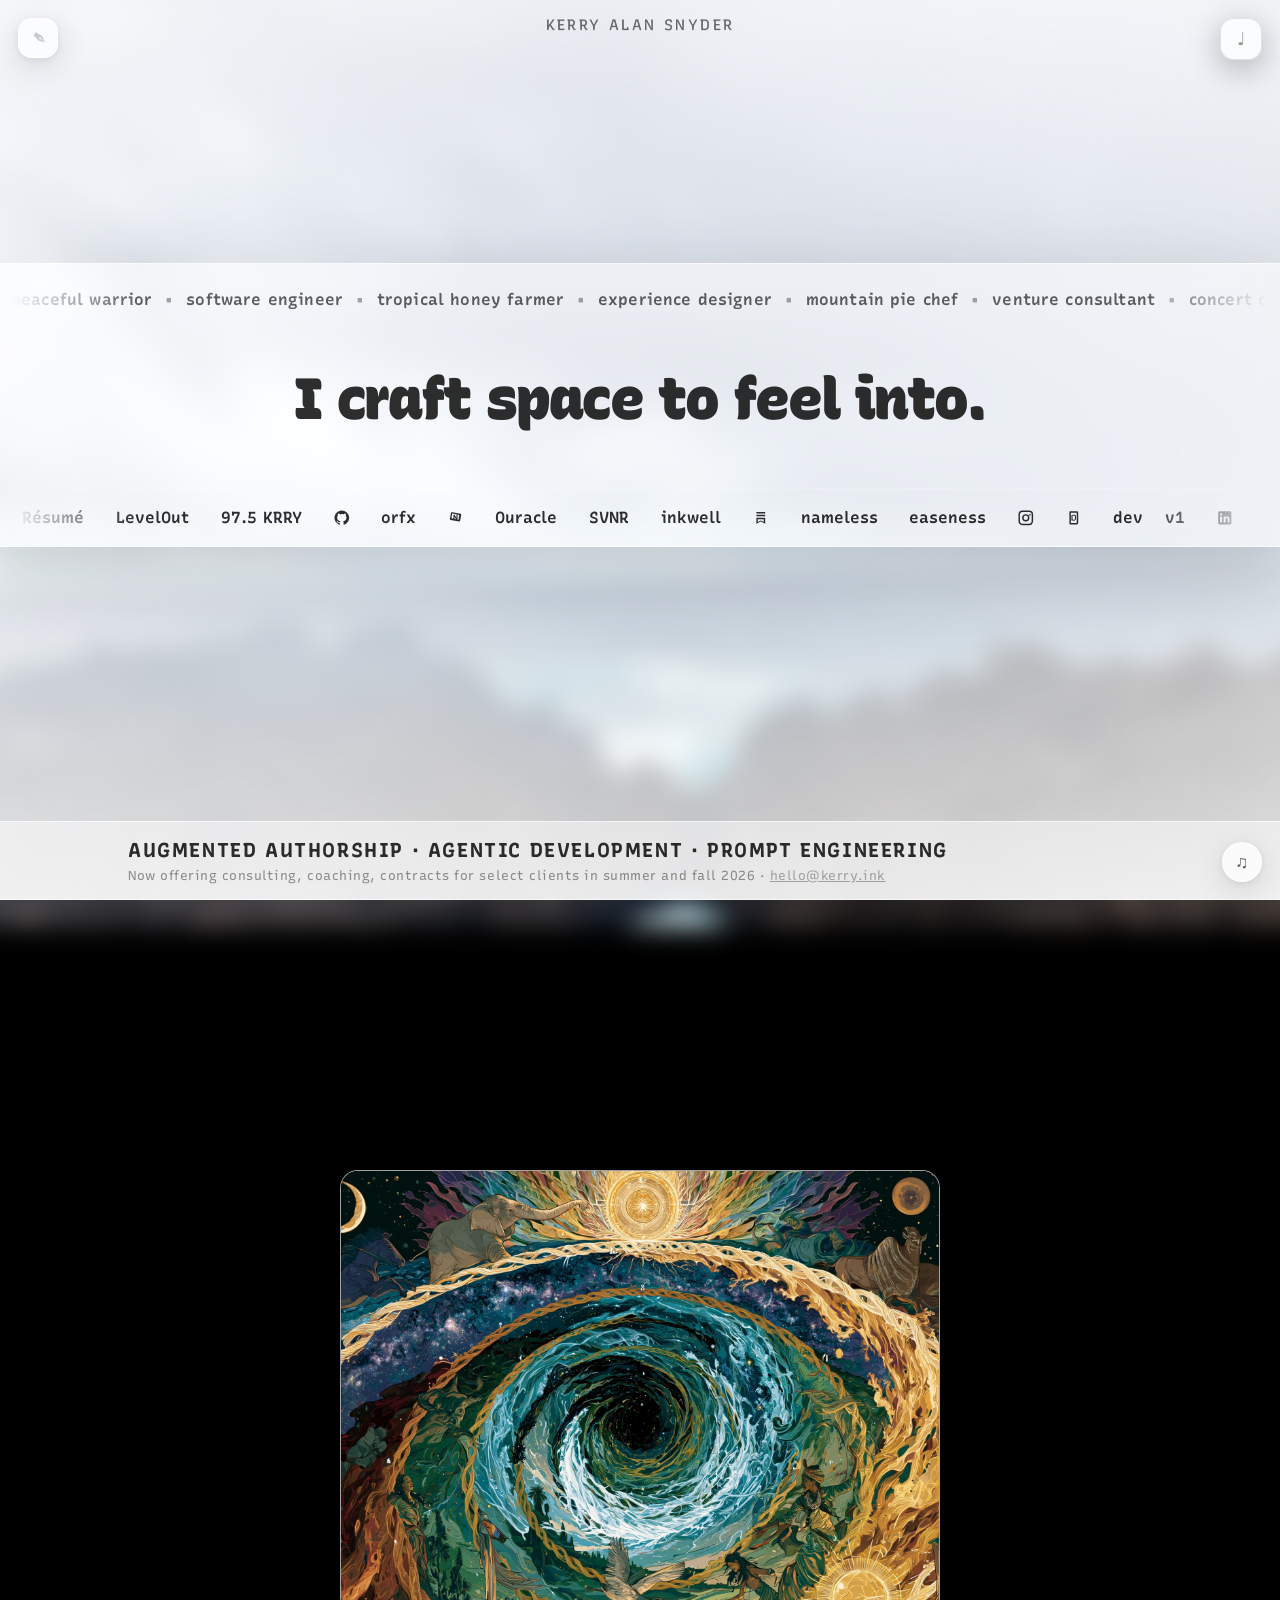
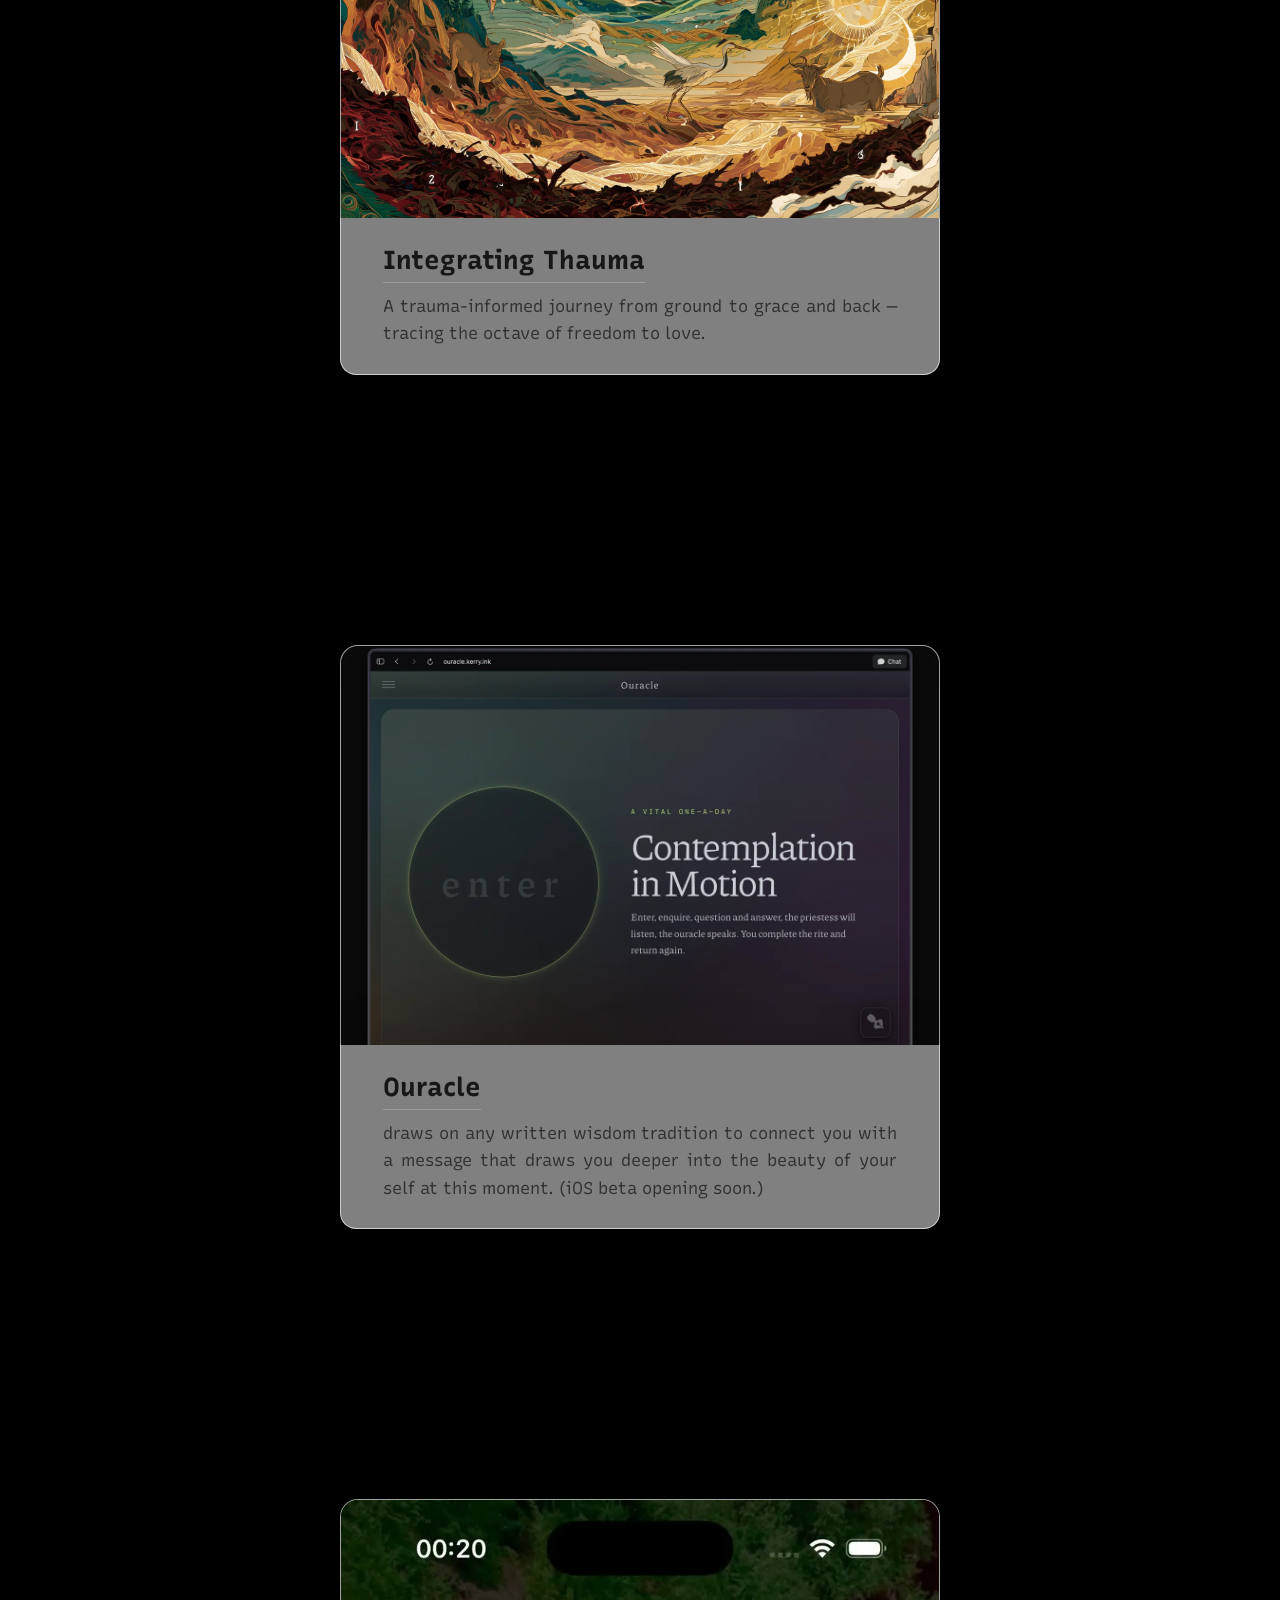
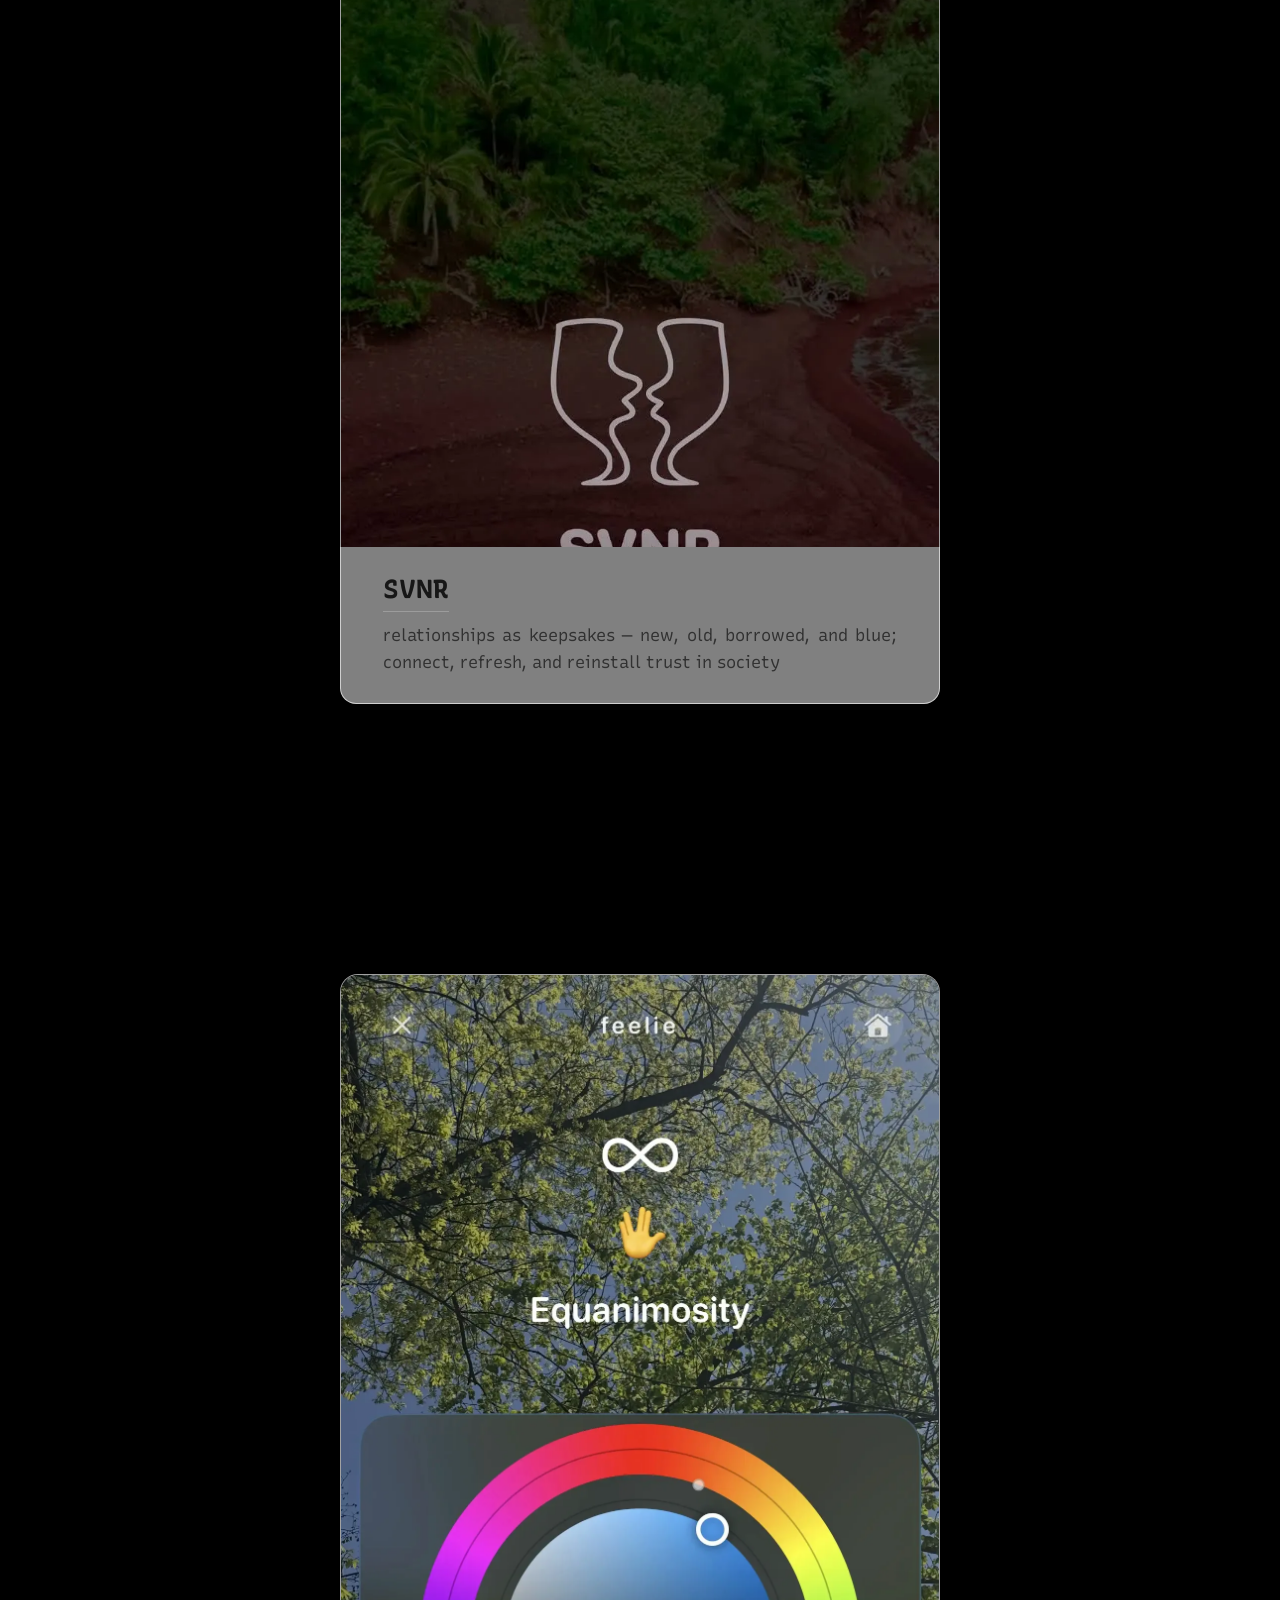
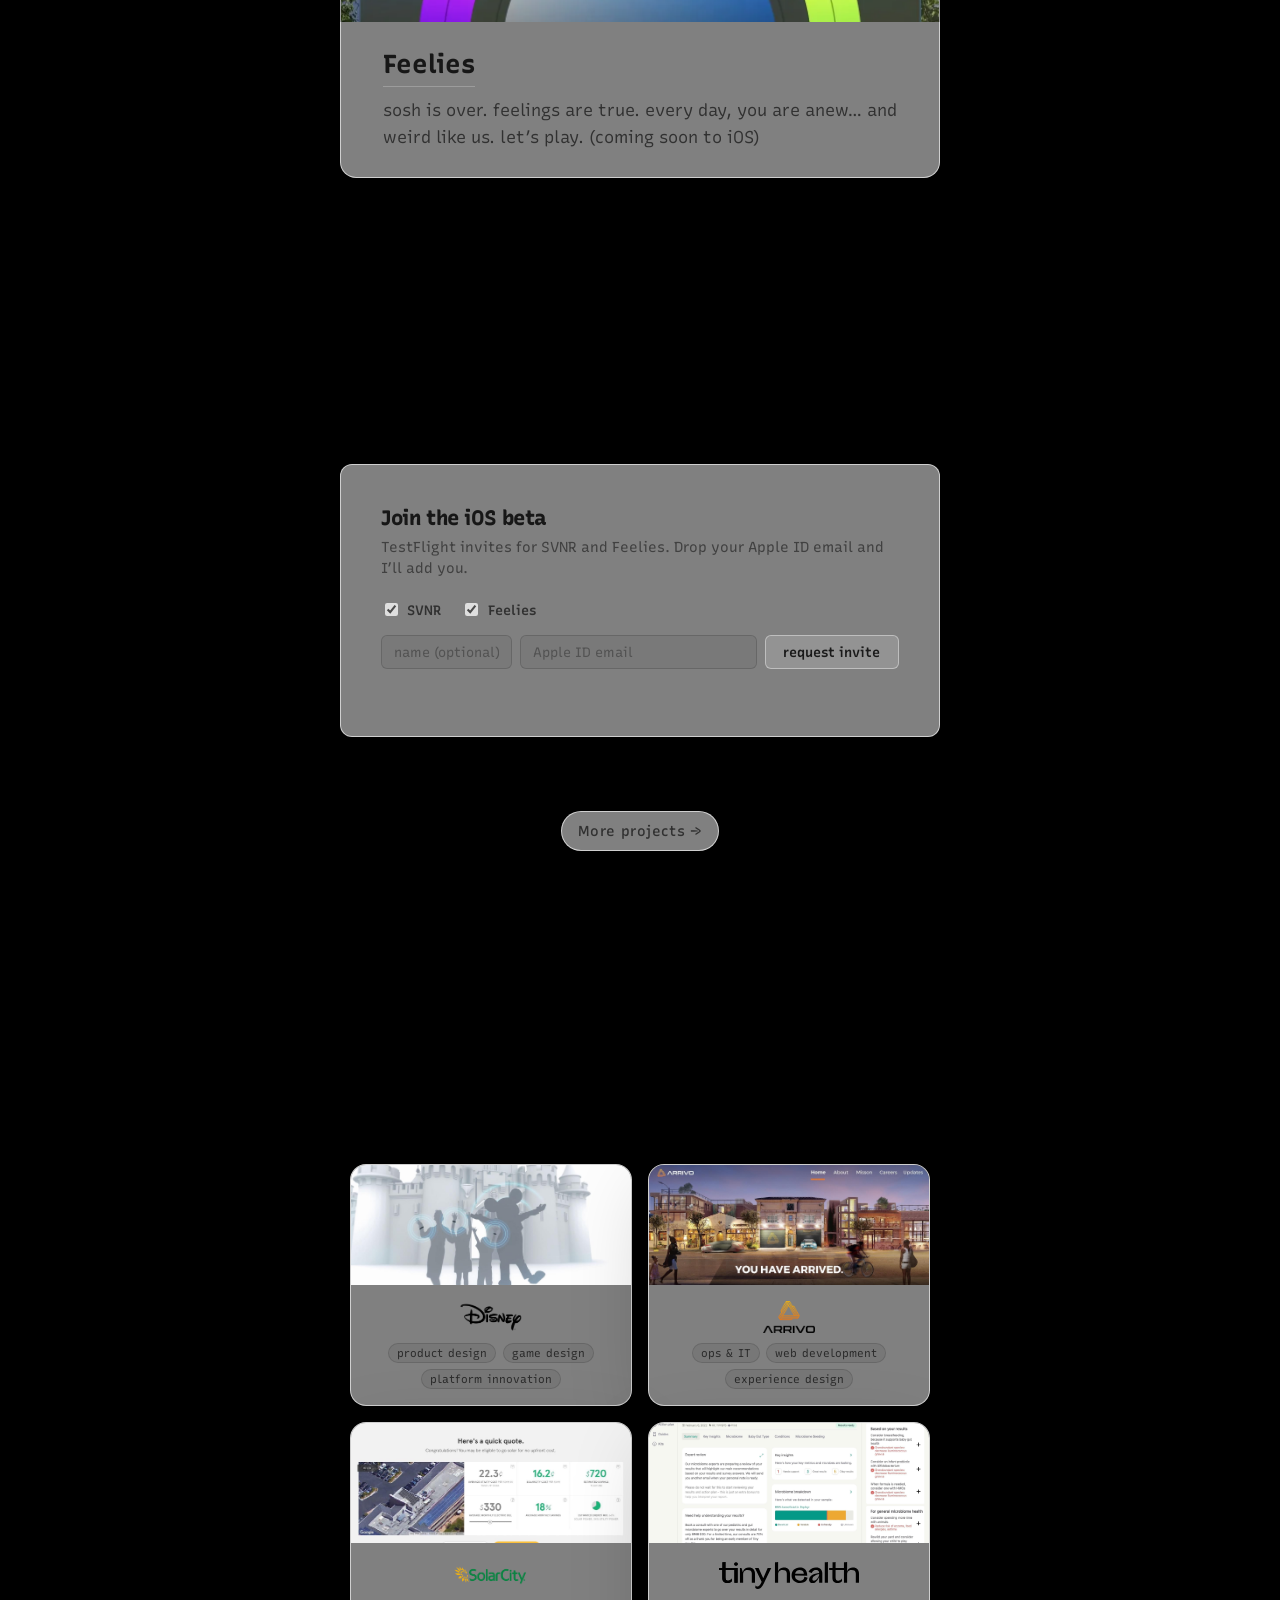
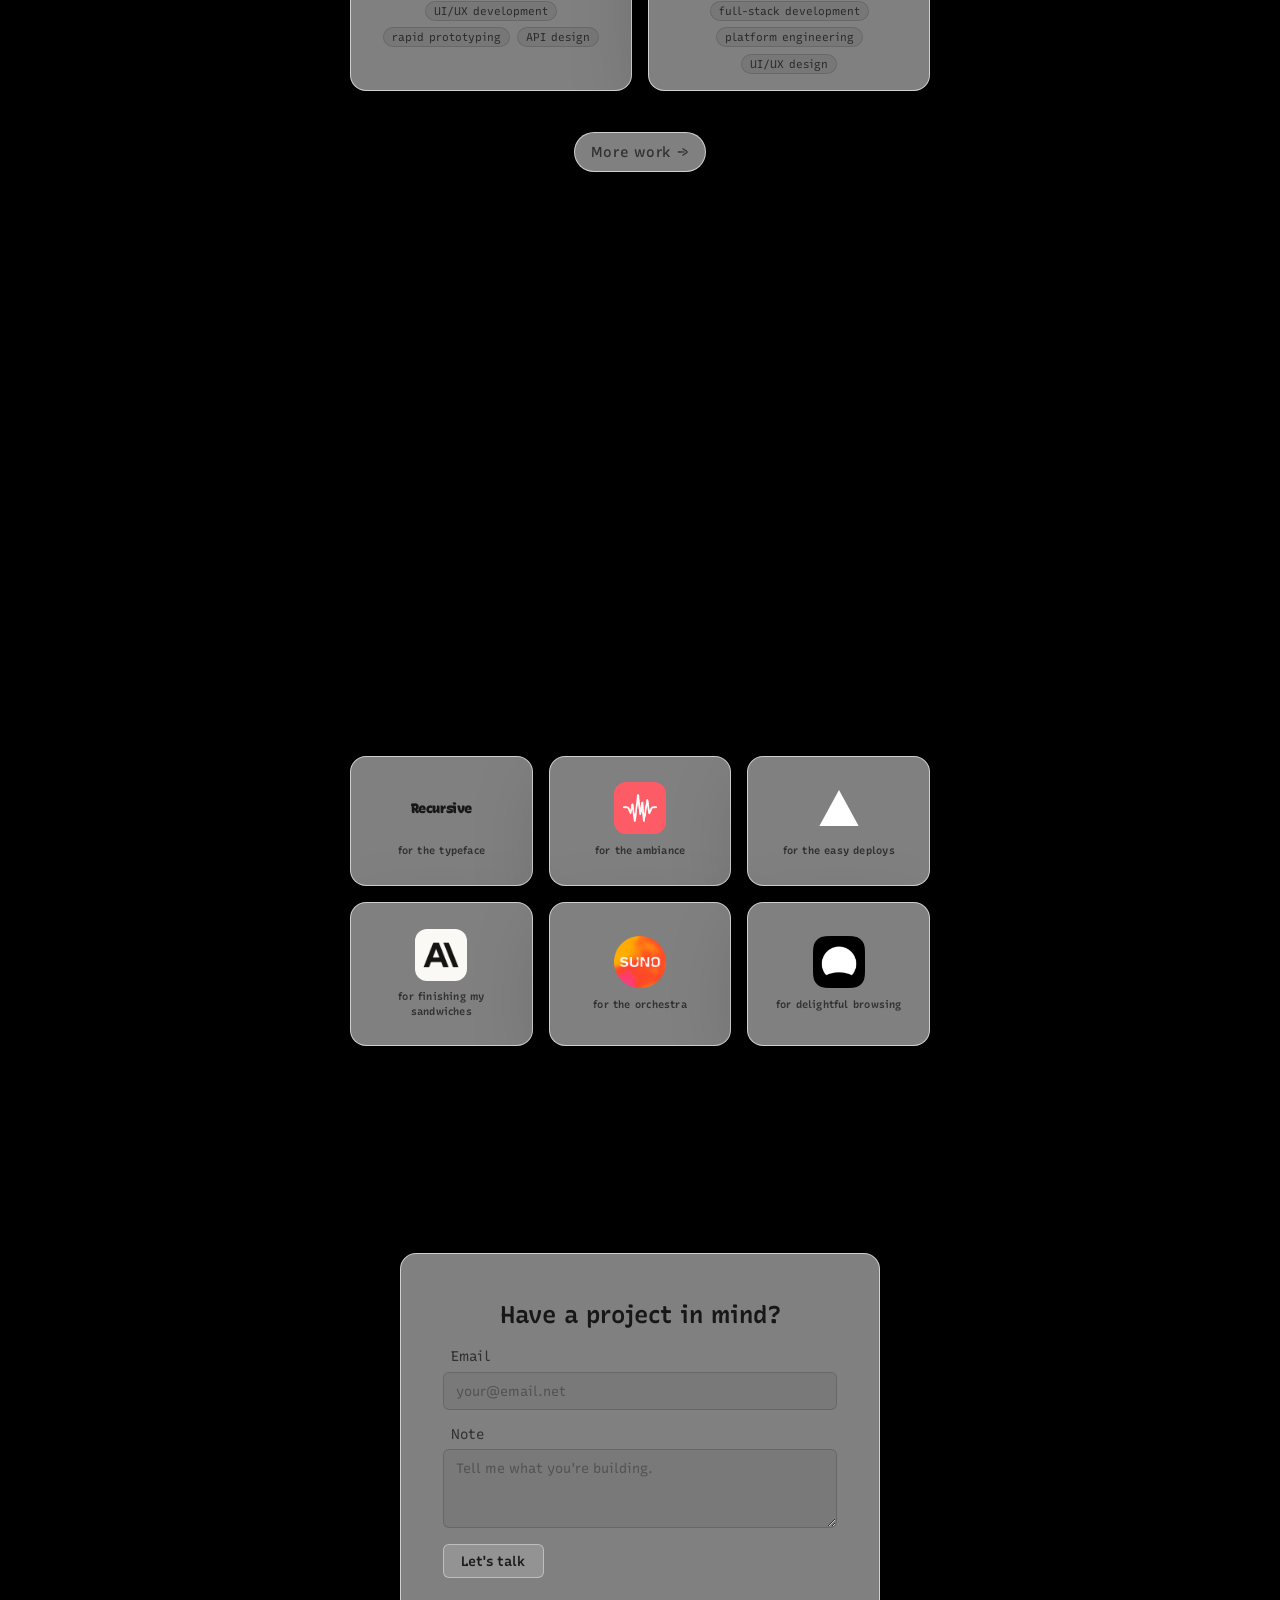
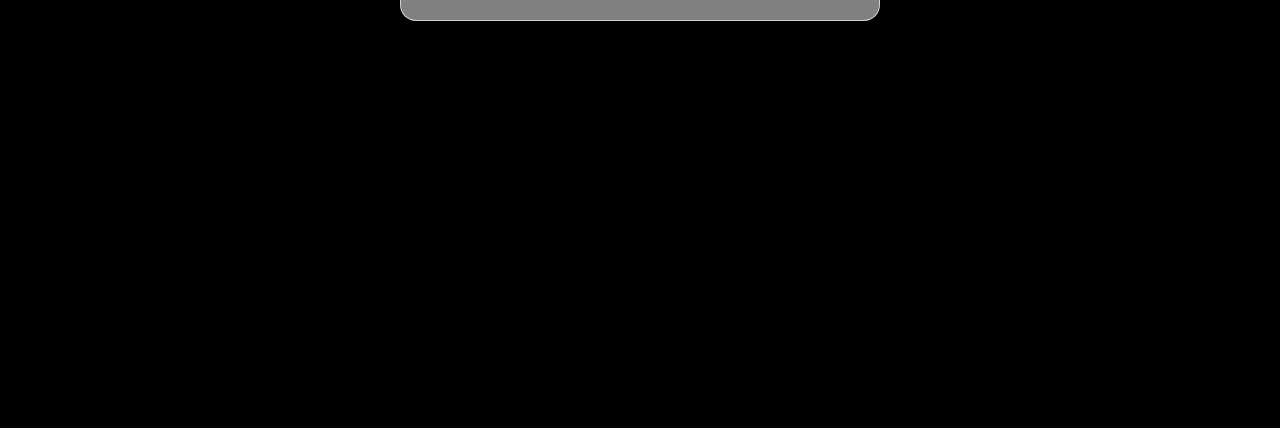
==== commit 3b65995d: "feat: add thauma hero image (PNG + WebP) Adds thauma-hero.png as source asset and a converted WebP (" ====
--- a/index.html
+++ b/index.html
@@ -171,7 +171,7 @@
 
                 <div class="project">
                     <figure class="project__shot">
-                        <img src="./assets/shots/thauma-hero.webp" alt="Thauma Integration — a trauma-informed journey from ground to grace and back" loading="lazy" />
+                        <img src="./assets/thauma-hero.webp" alt="Thauma Integration — a trauma-informed journey from ground to grace and back" loading="lazy" />
                     </figure>
                     <div class="glass project__card">
                         <a href="https://thauma.kerry.ink" class="project__name">Integrating Thauma</a>
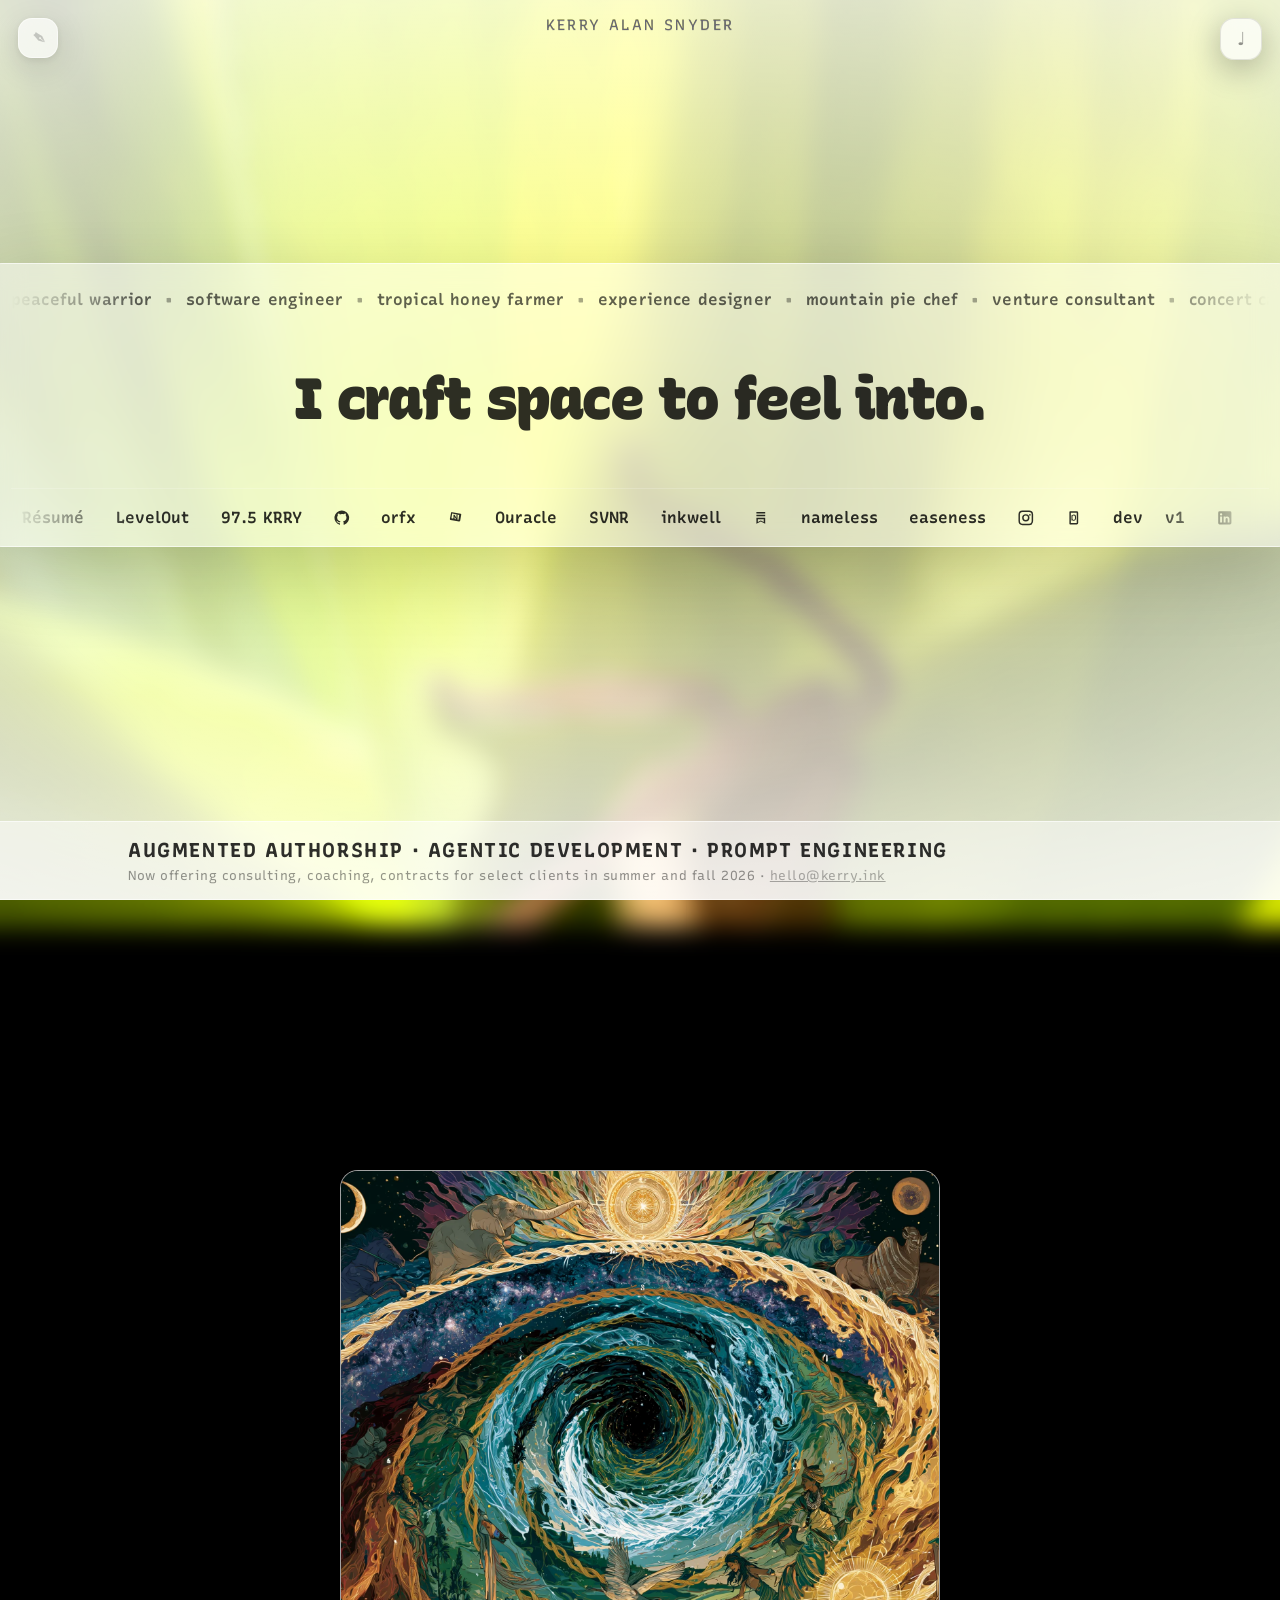
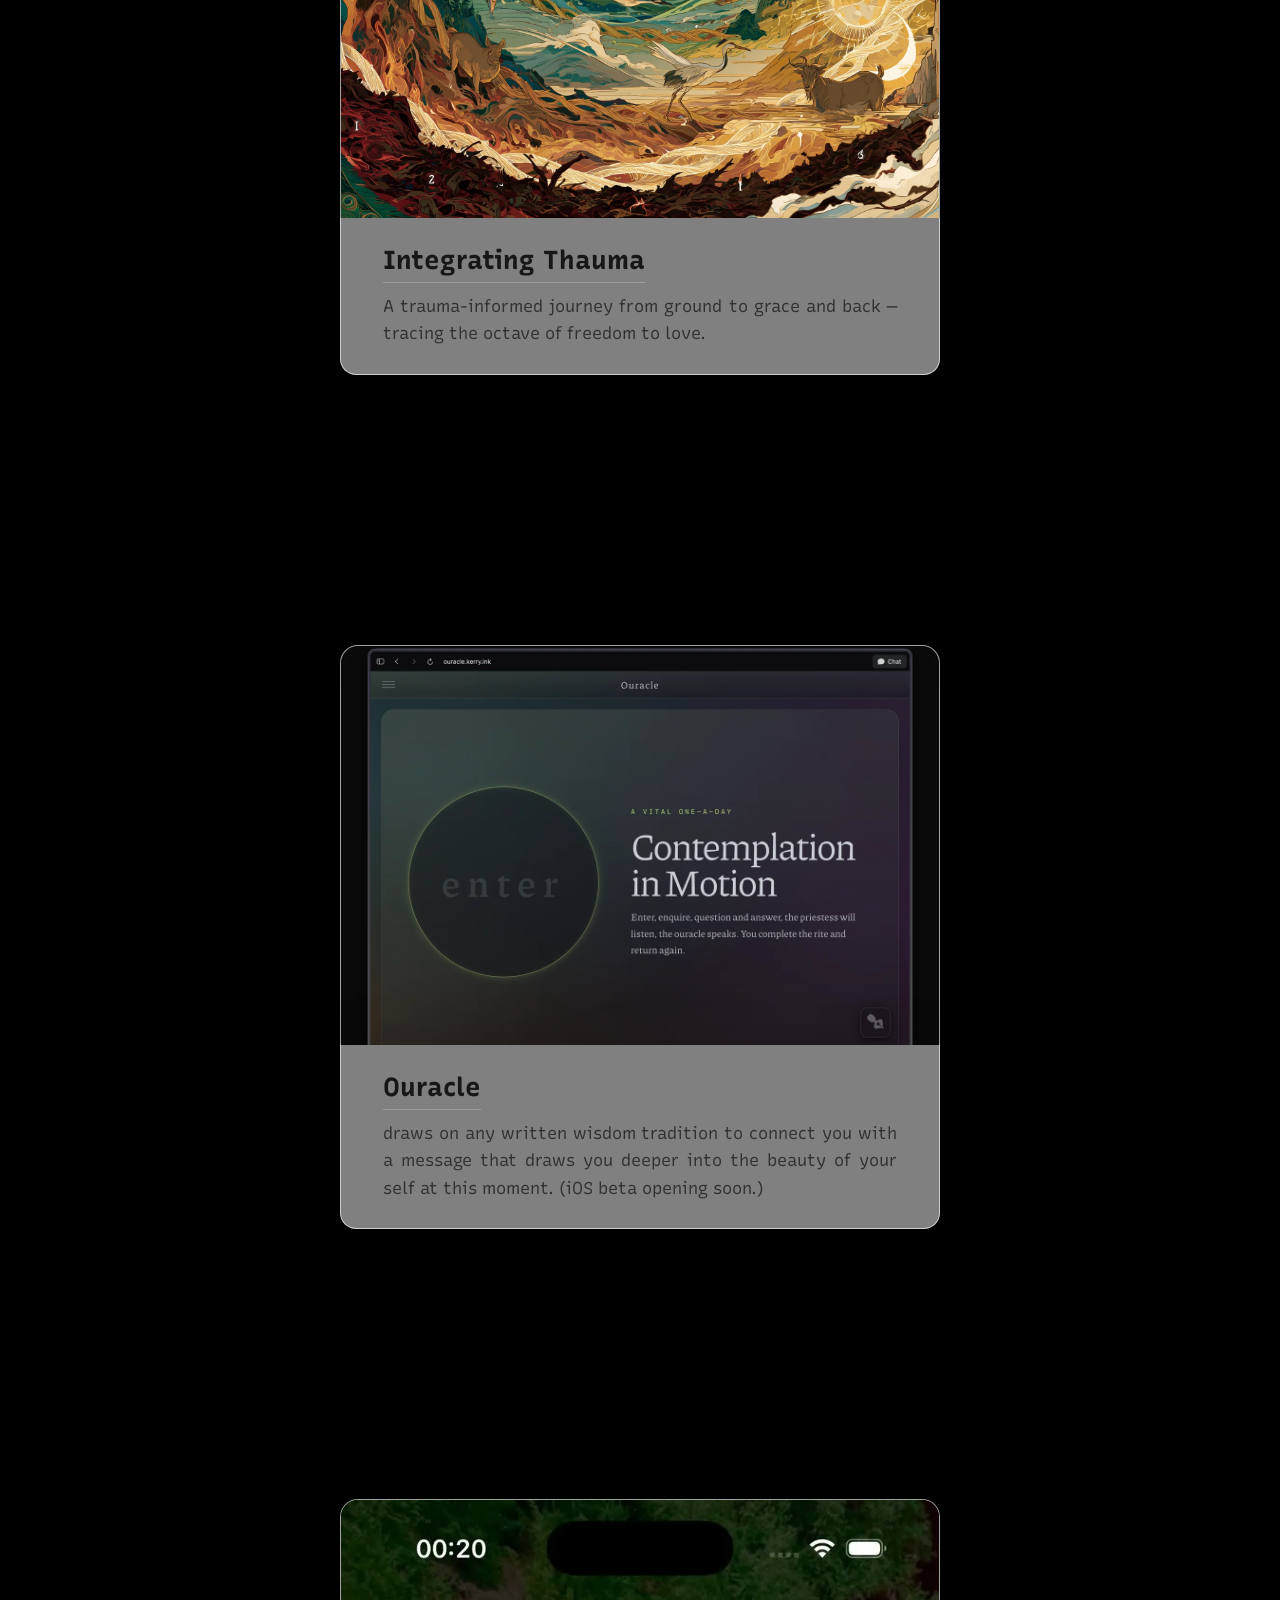
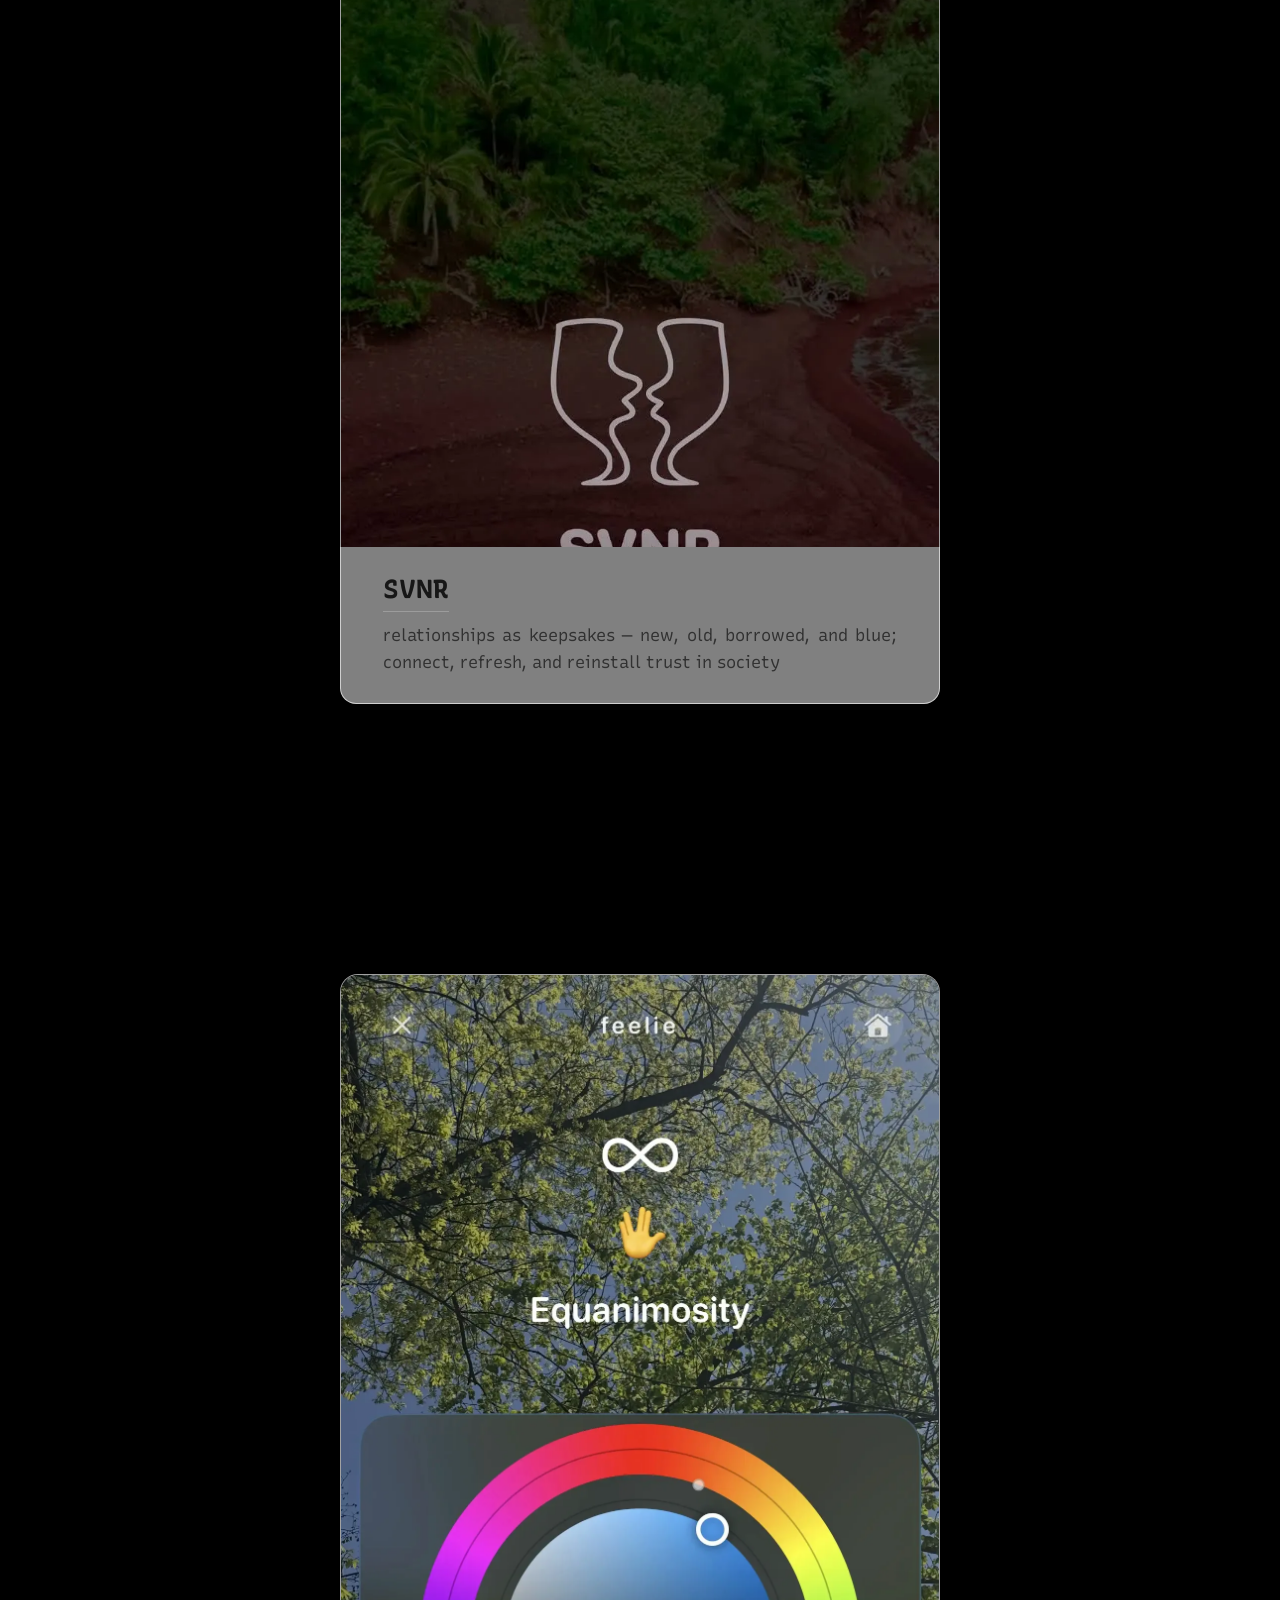
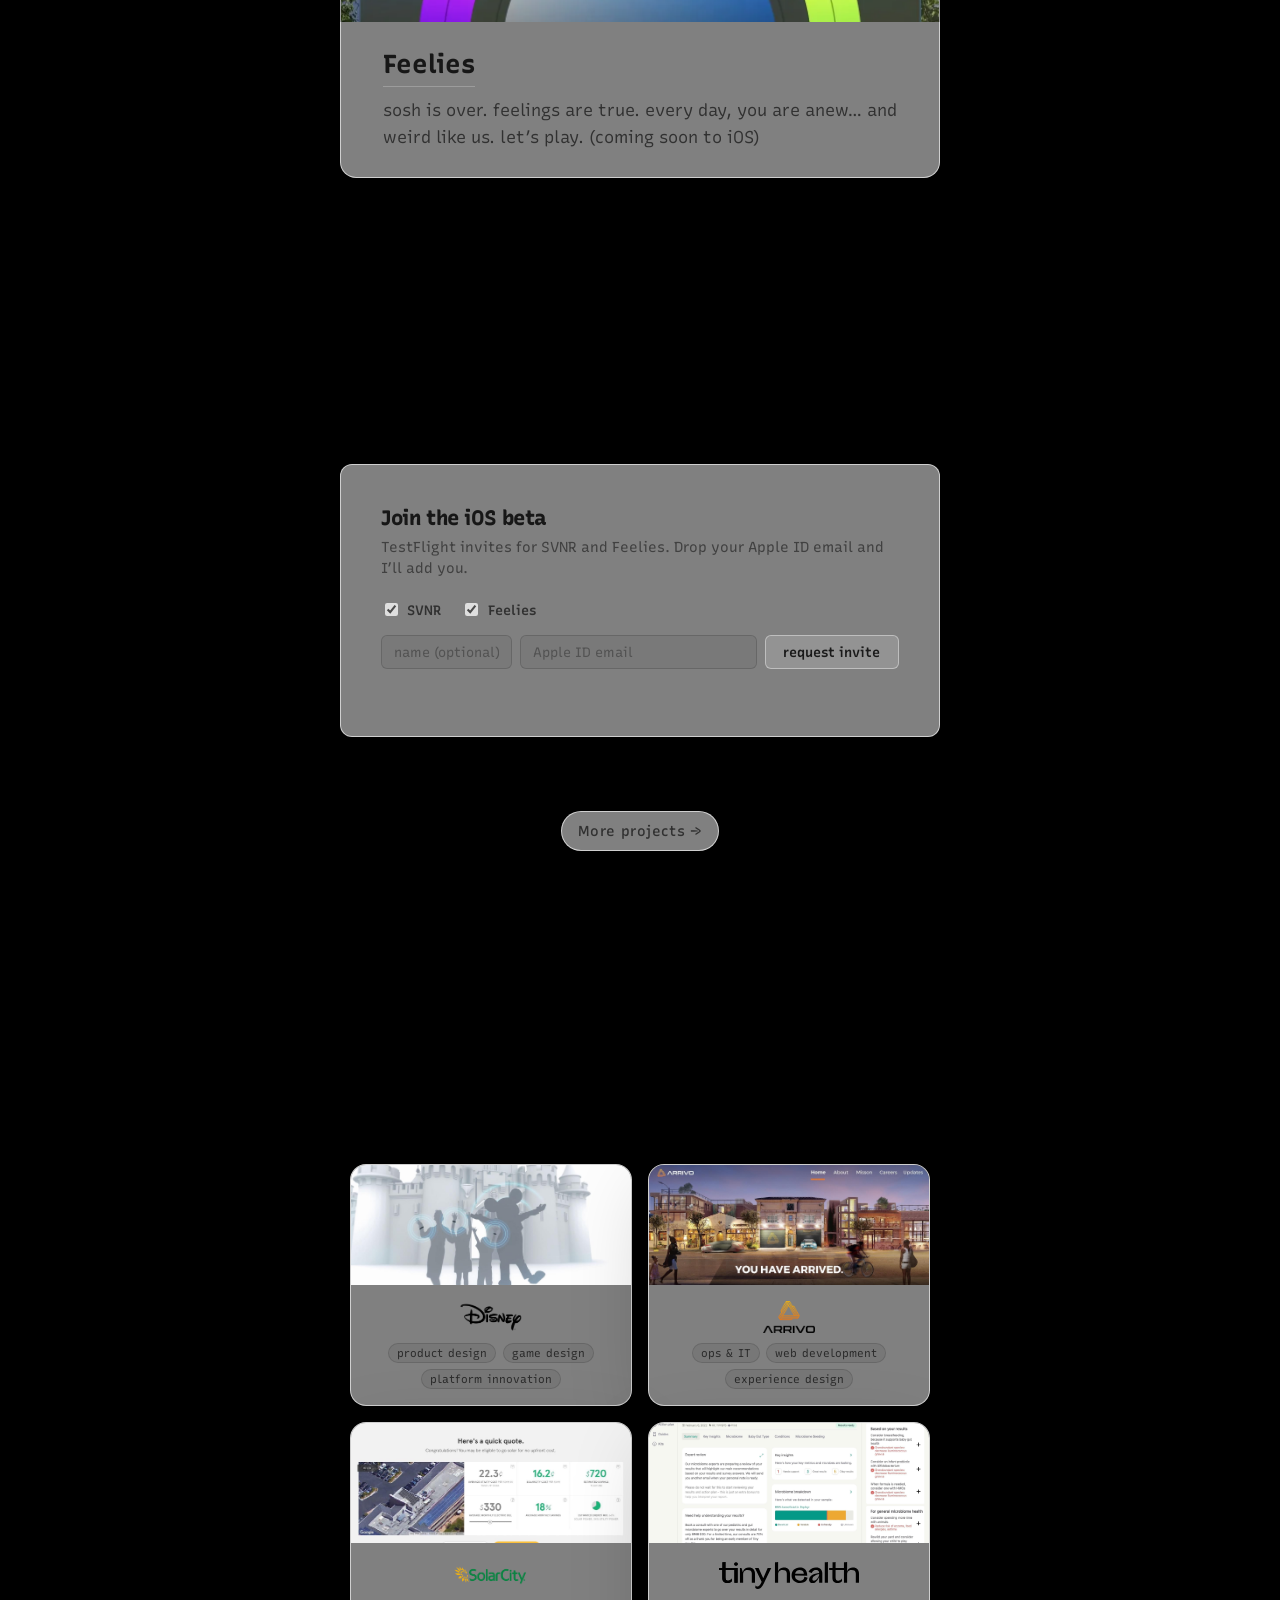
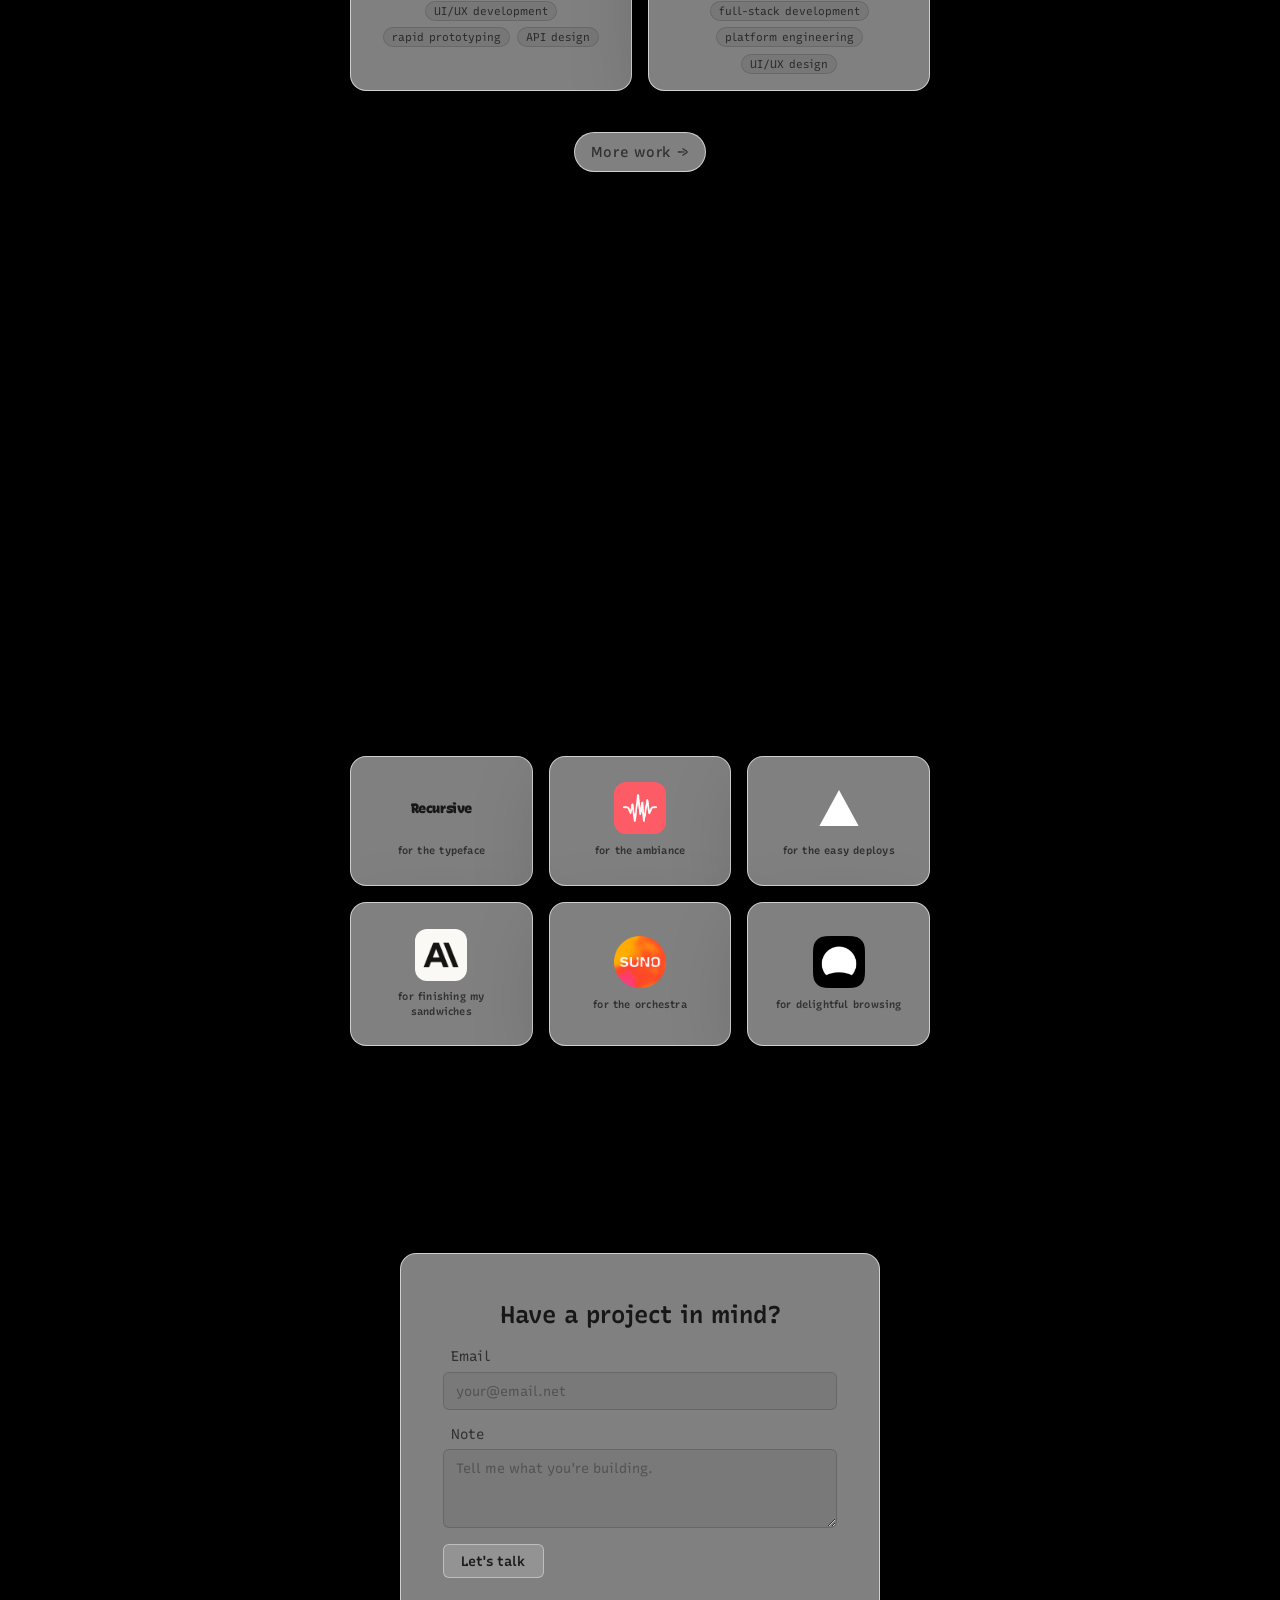
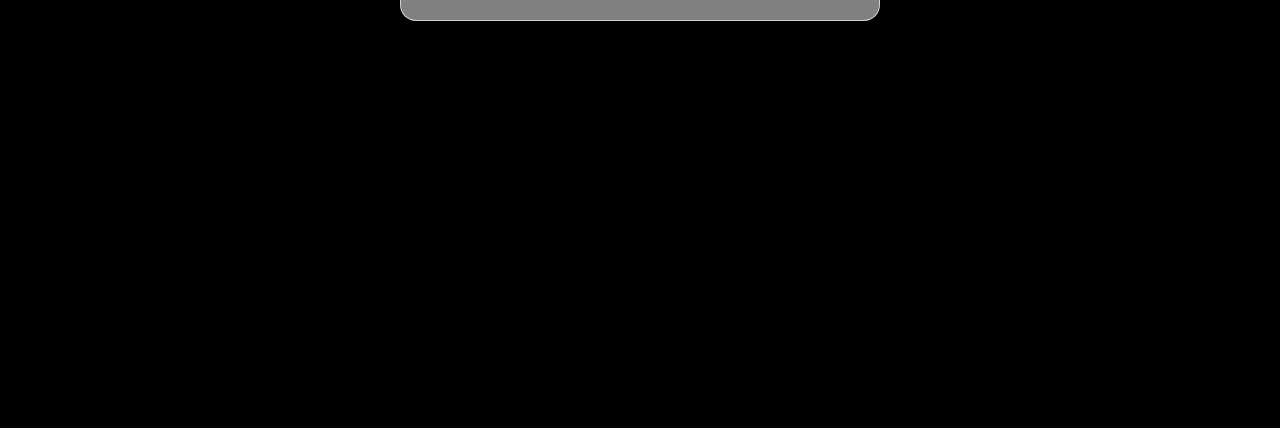
==== commit b2131147: "Remove radio widget from site — Suno CDN now requires signed URLs cdn1.suno.ai/{id}.mp3 direct links" ====
--- a/index.html
+++ b/index.html
@@ -375,14 +375,6 @@
             position="top-left"
         ></webring-widget>
 
-        <!-- Radio Widget -->
-        <script src="./widgets/radio/radio.wc.js"></script>
-        <radio-widget
-            data-source="./widgets/radio/playlist.json"
-            theme="auto"
-            position="bottom-right"
-        ></radio-widget>
-
         <script type="module" src="./main.js"></script>
     </body>
 </html>
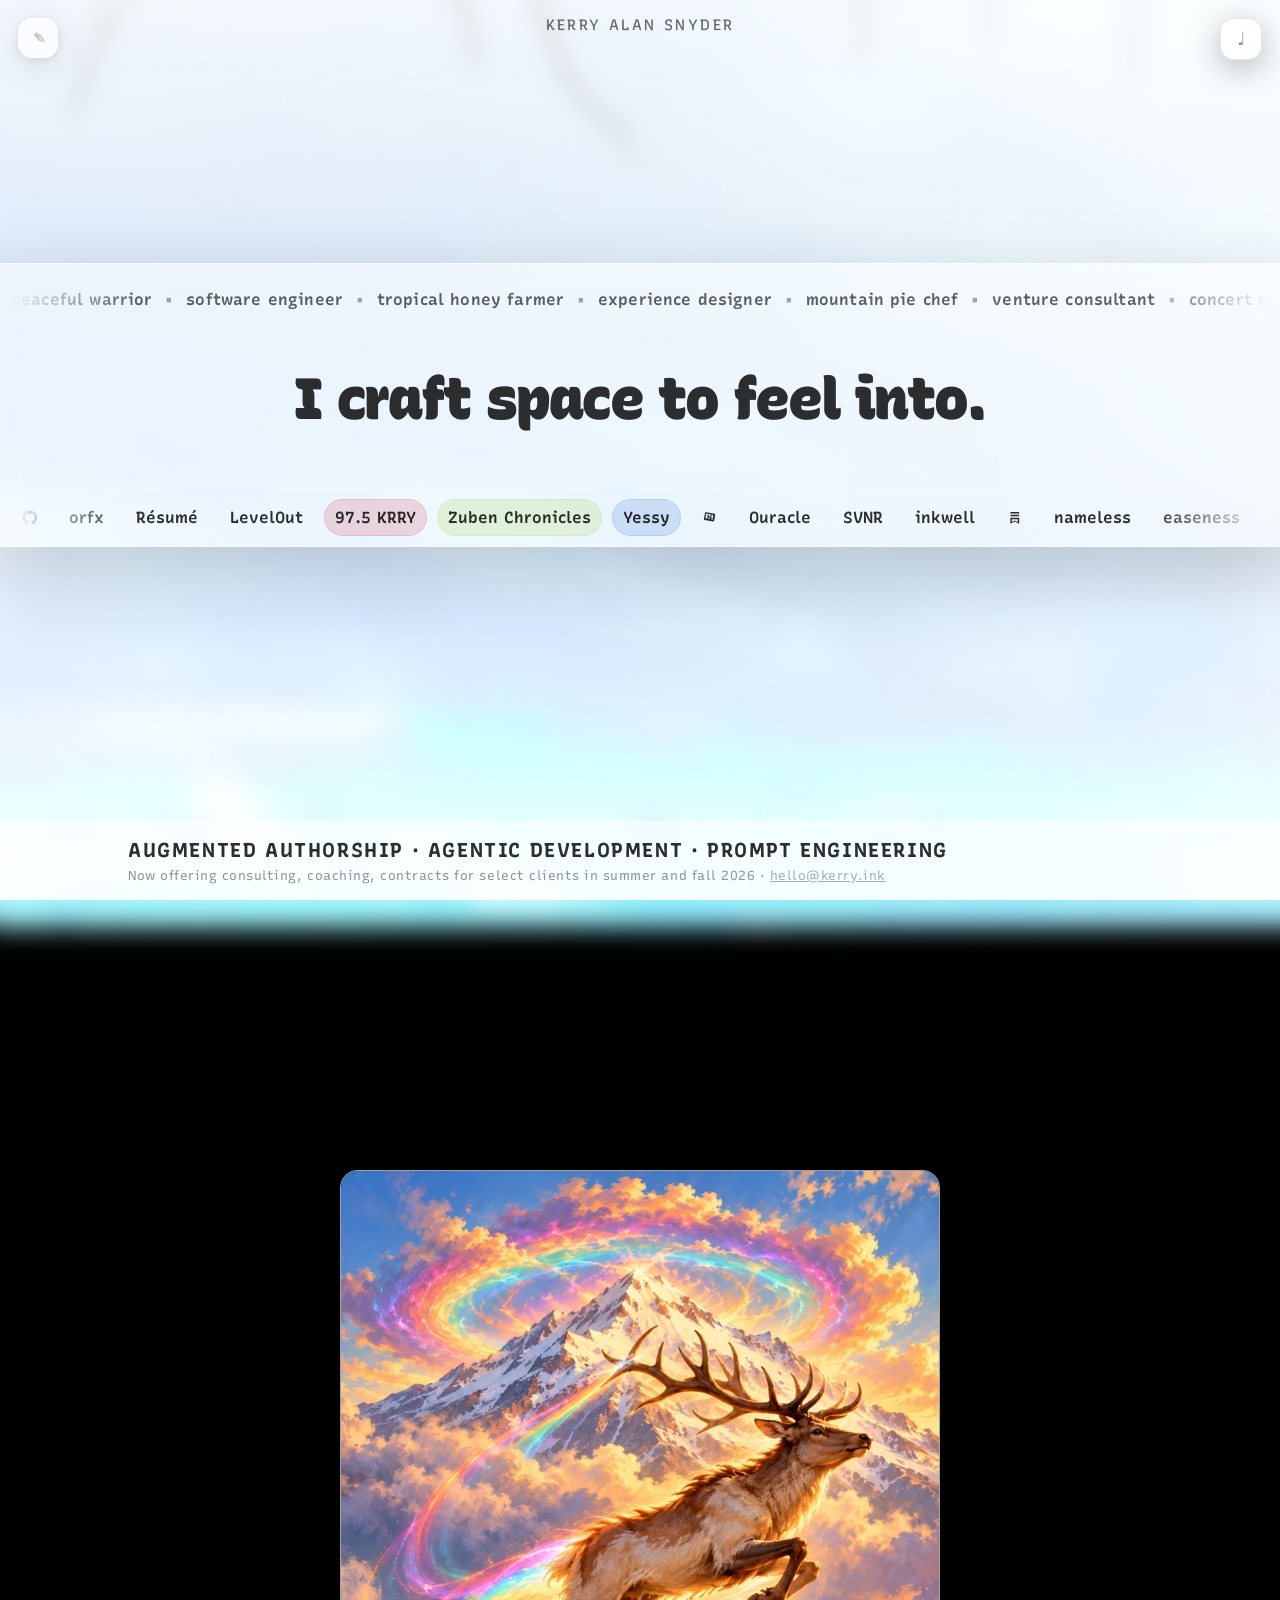
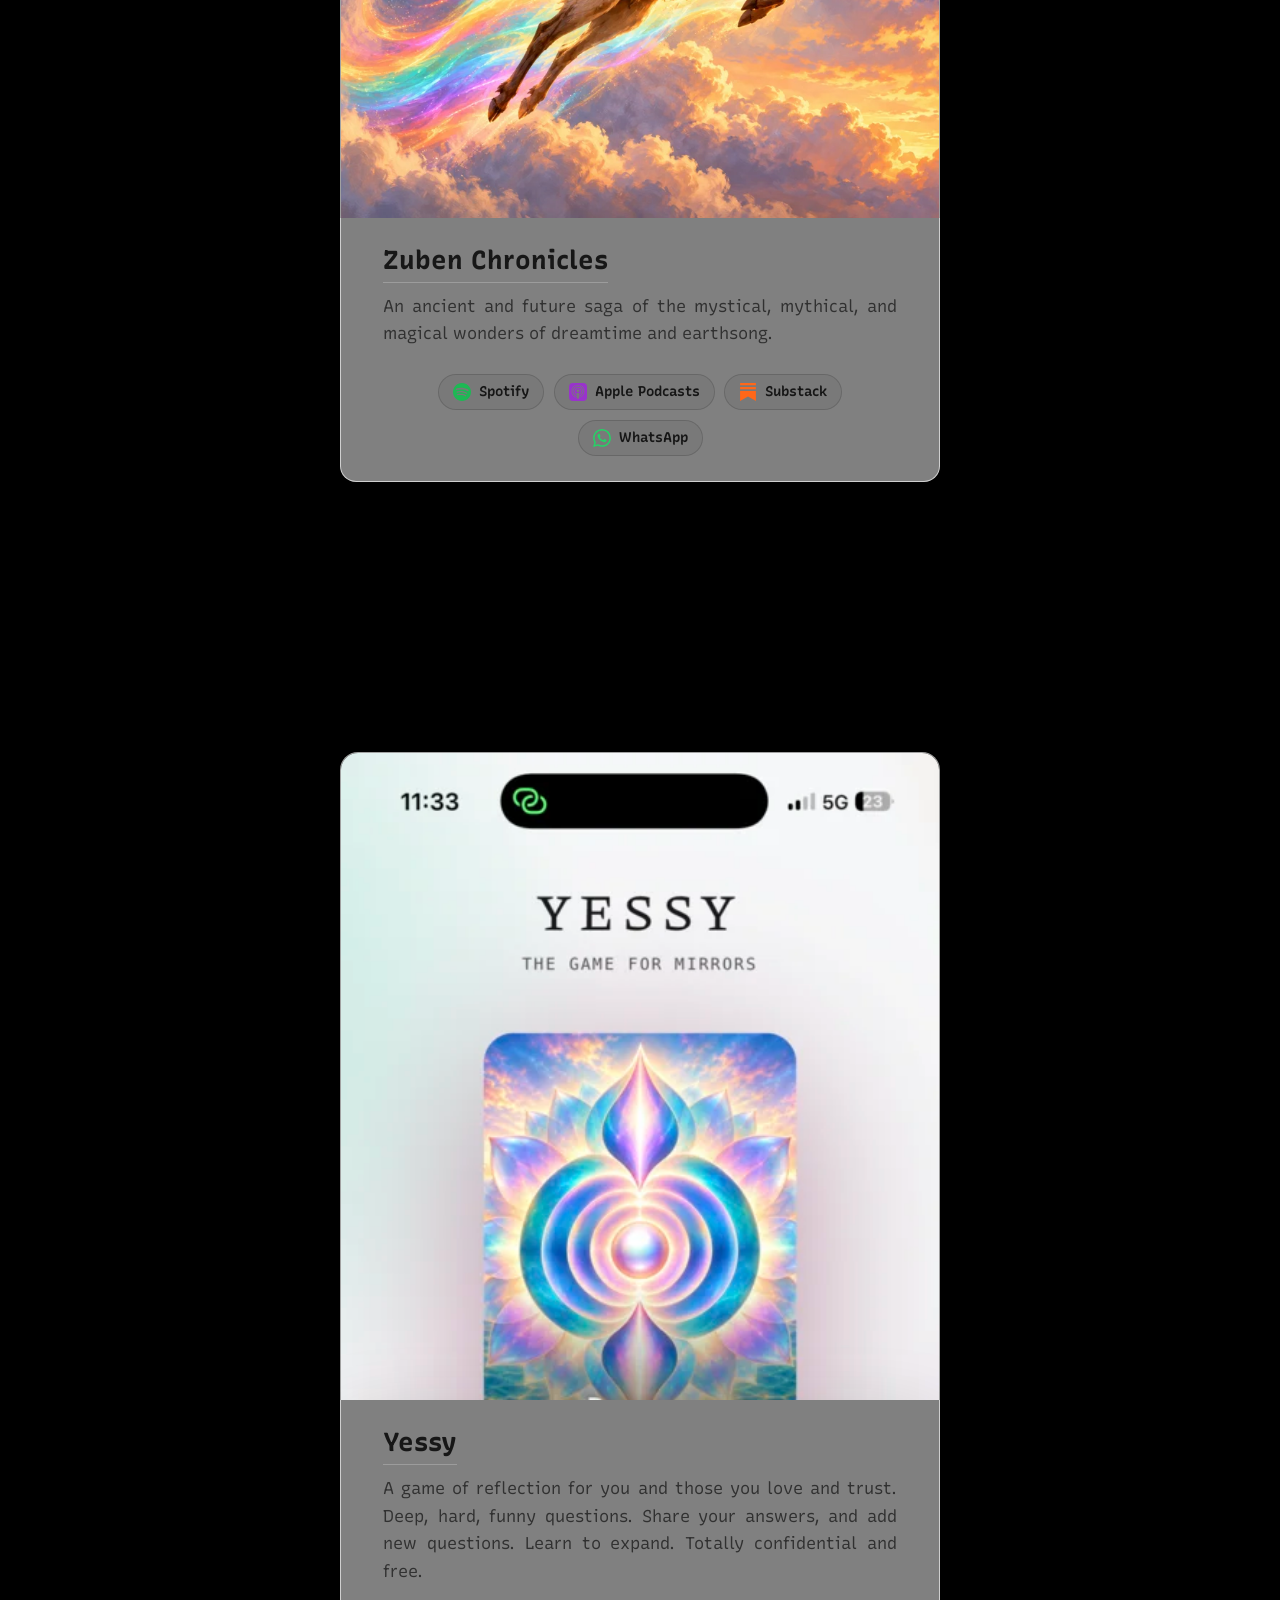
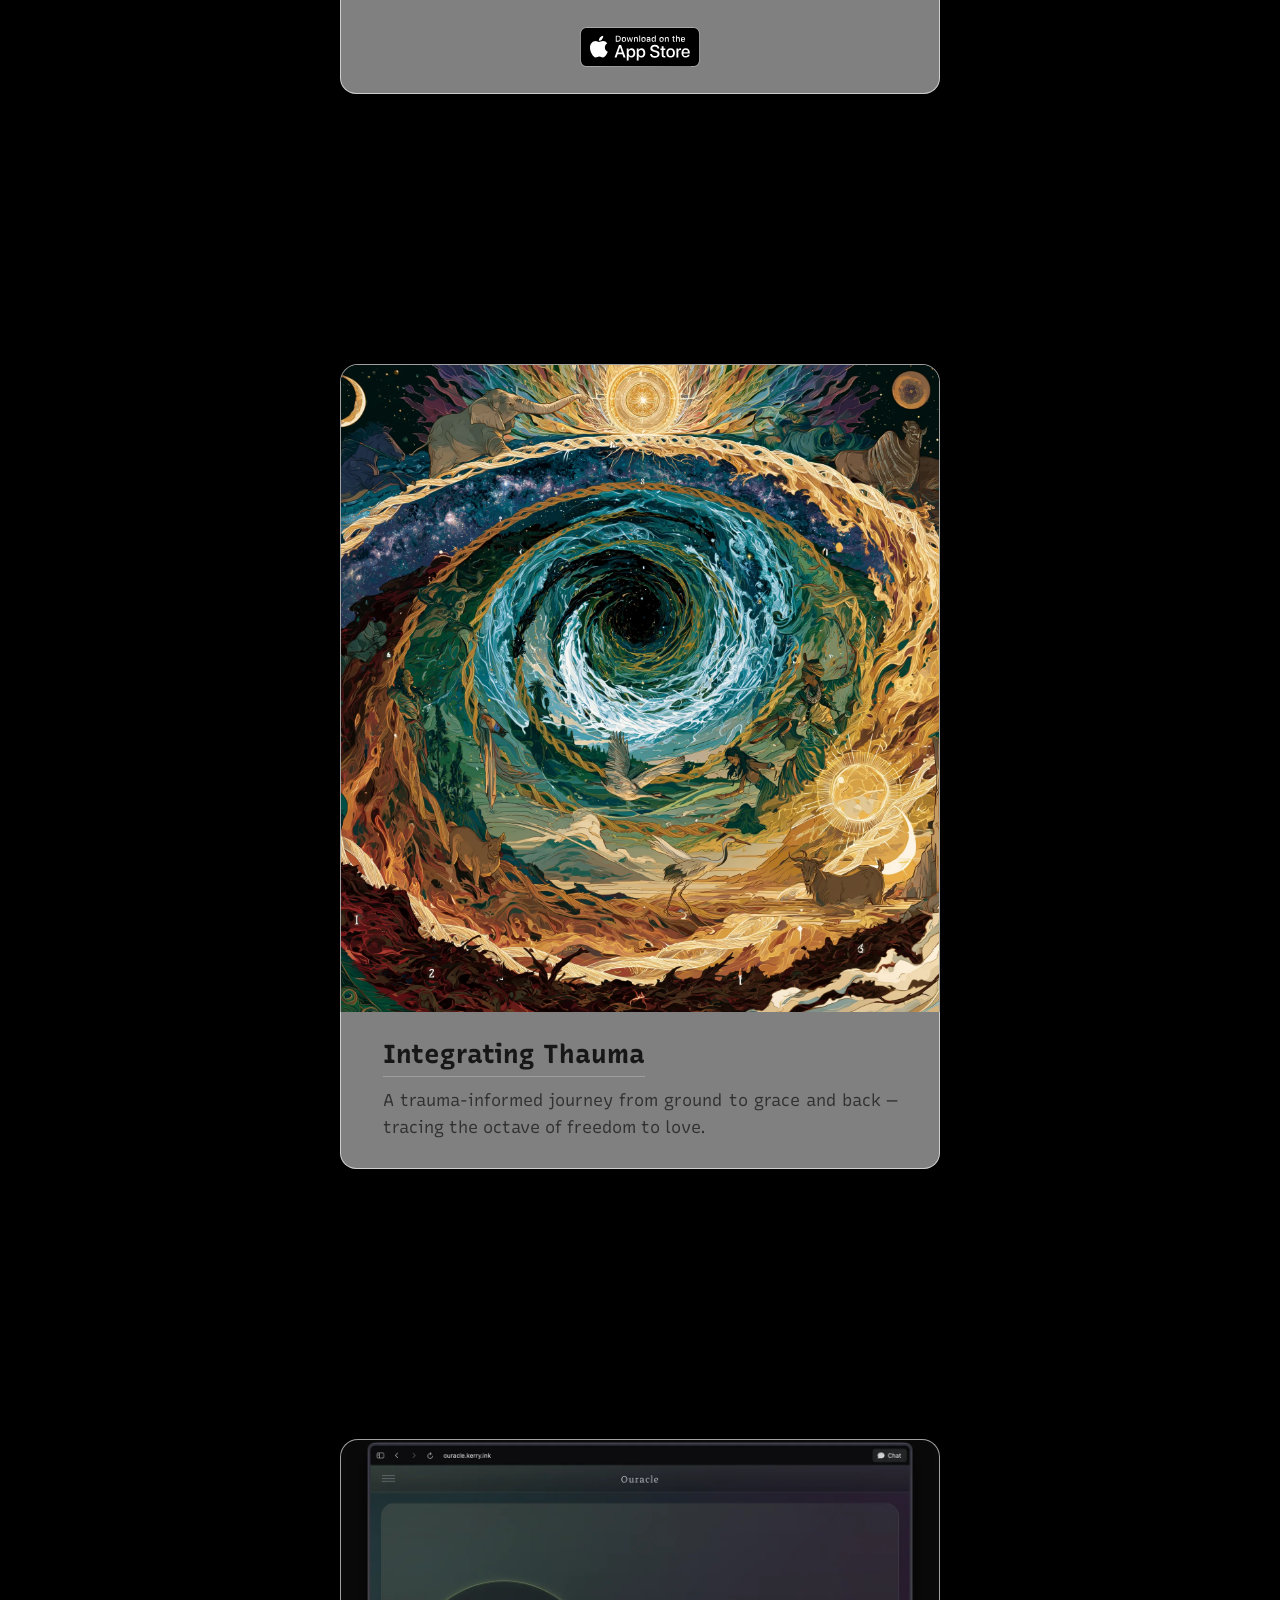
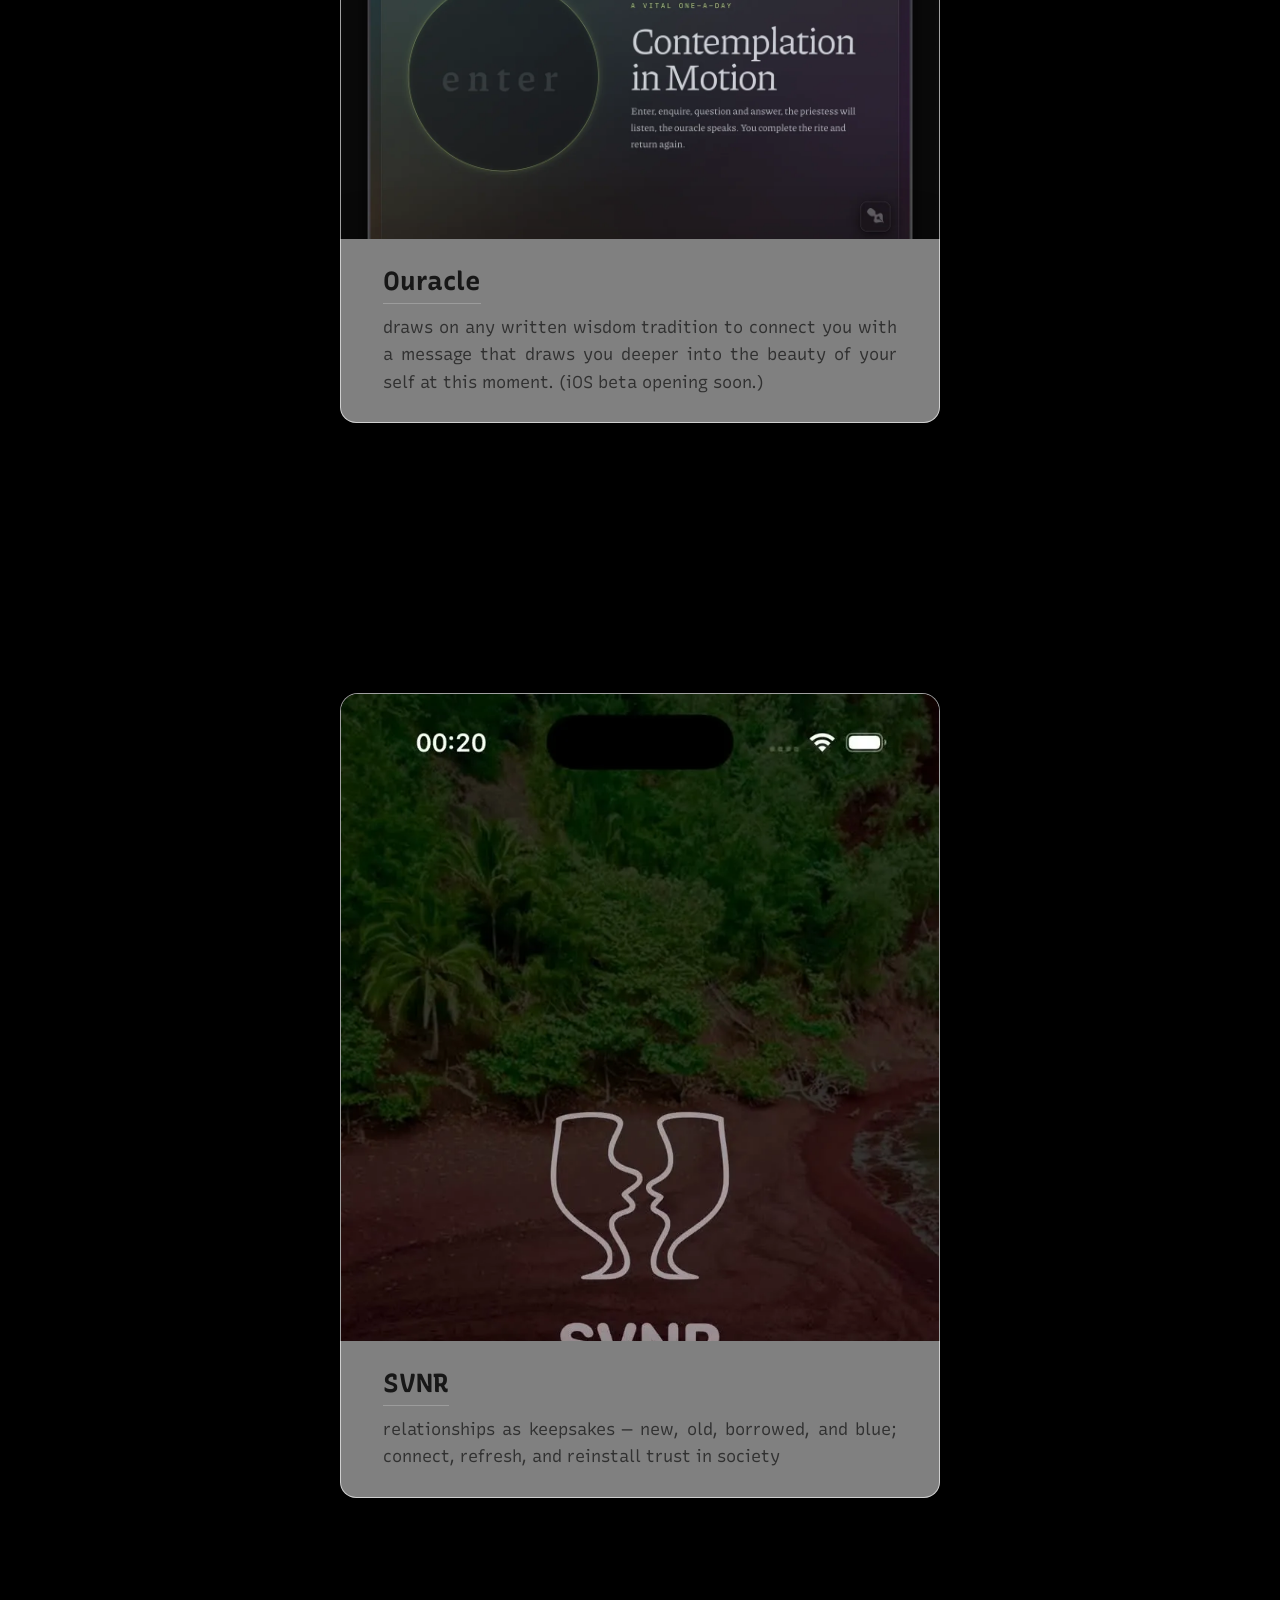
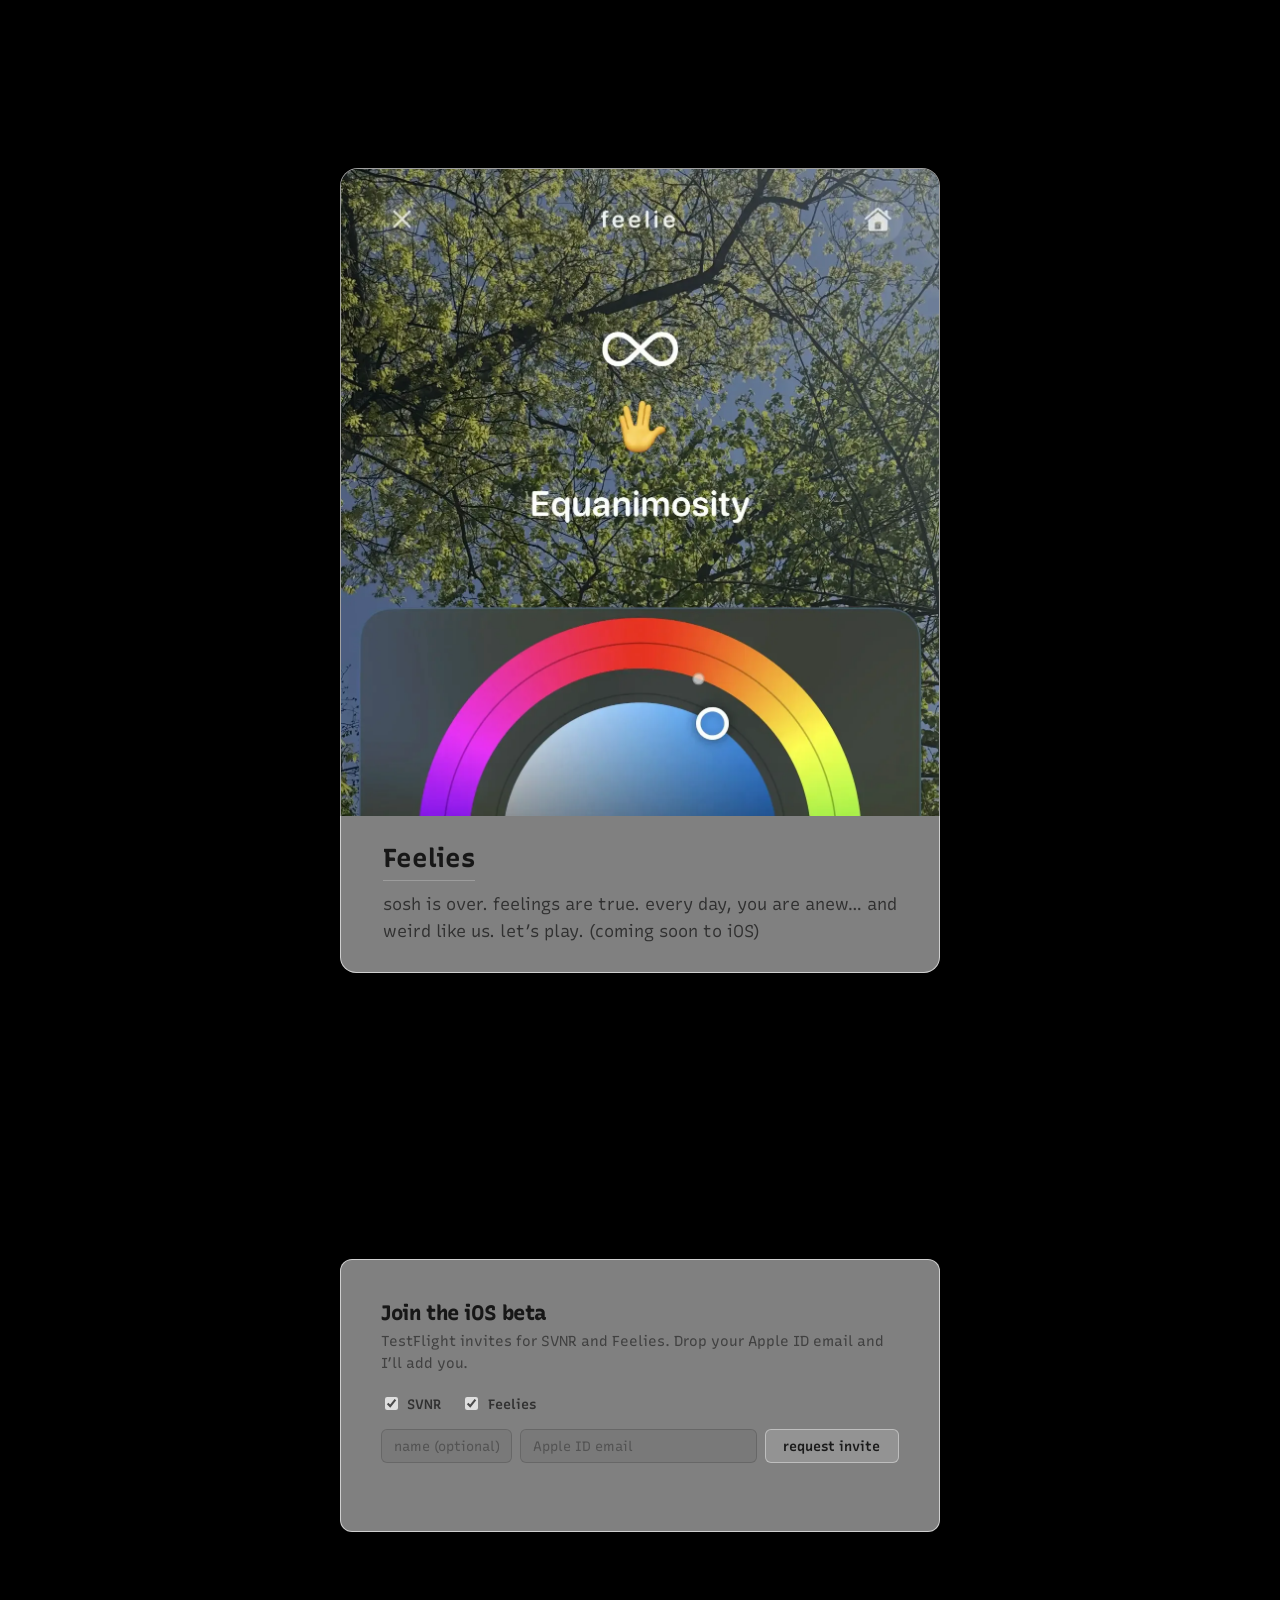
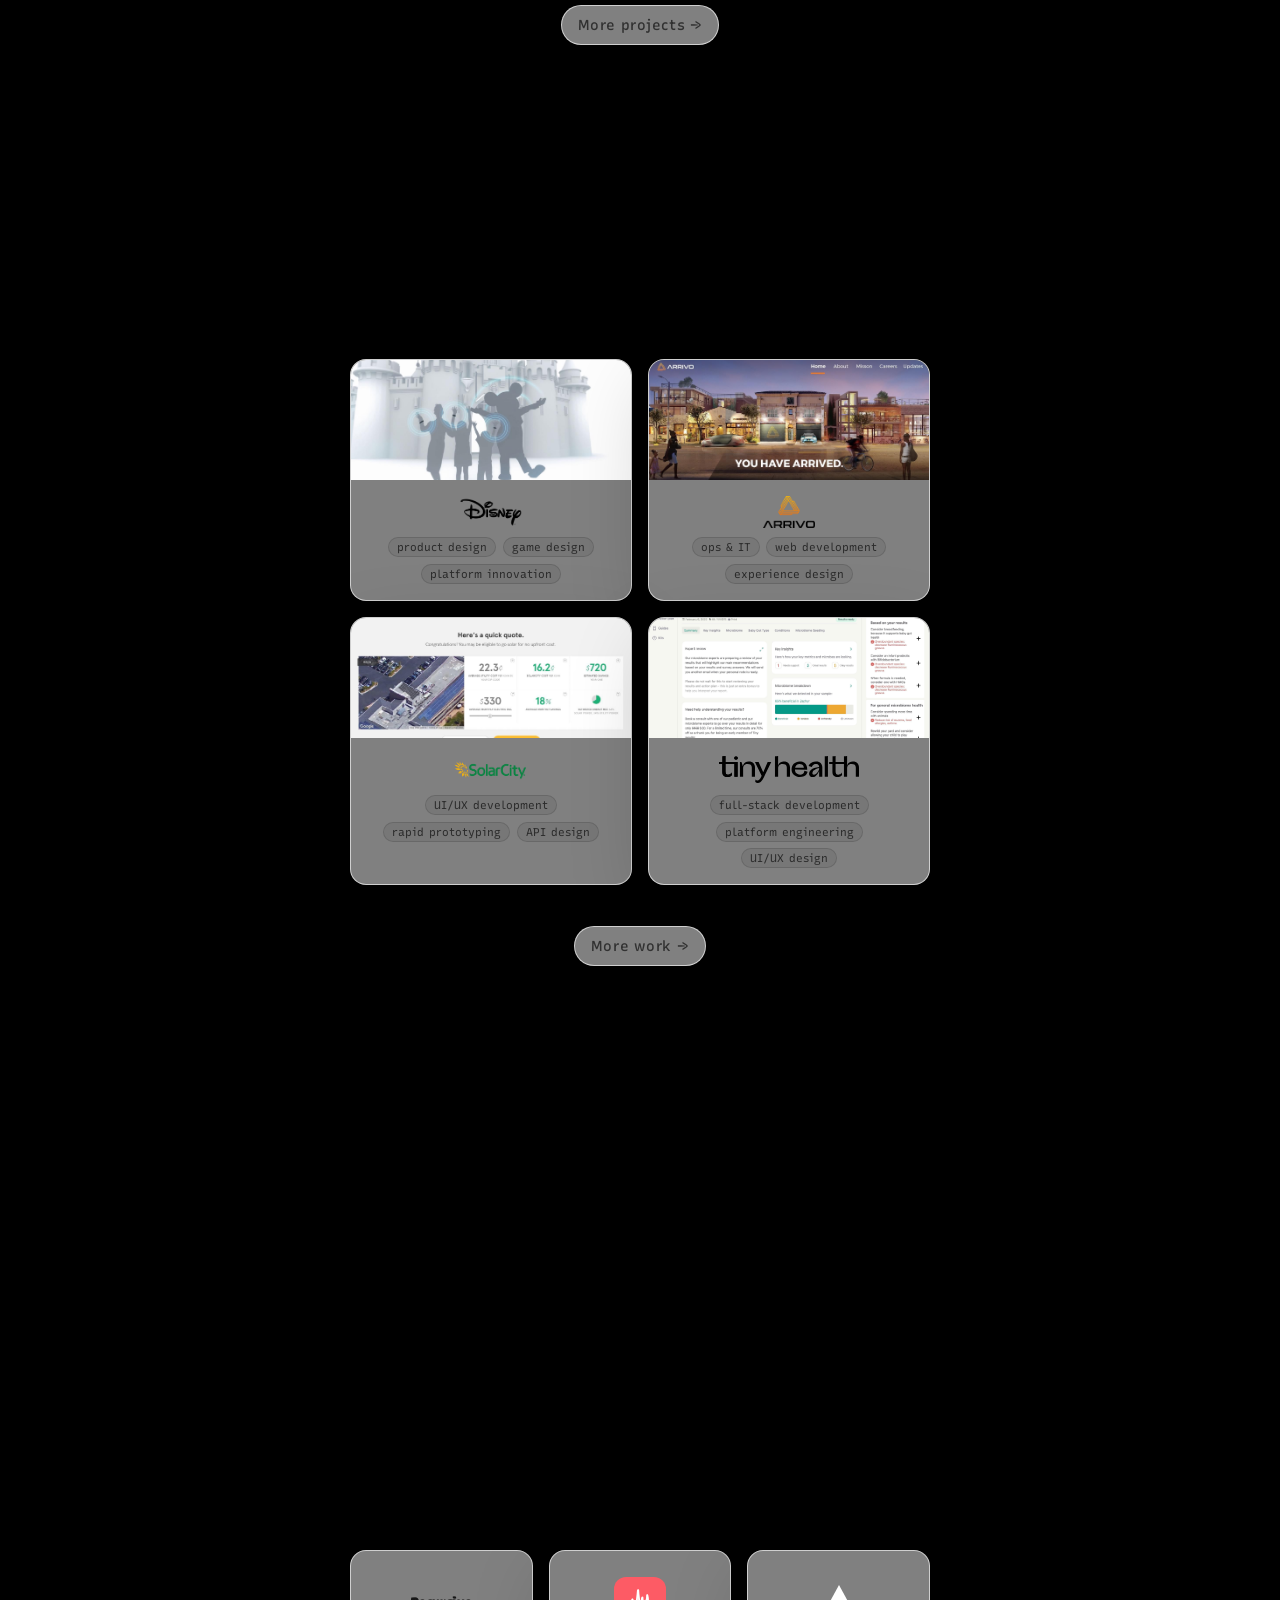
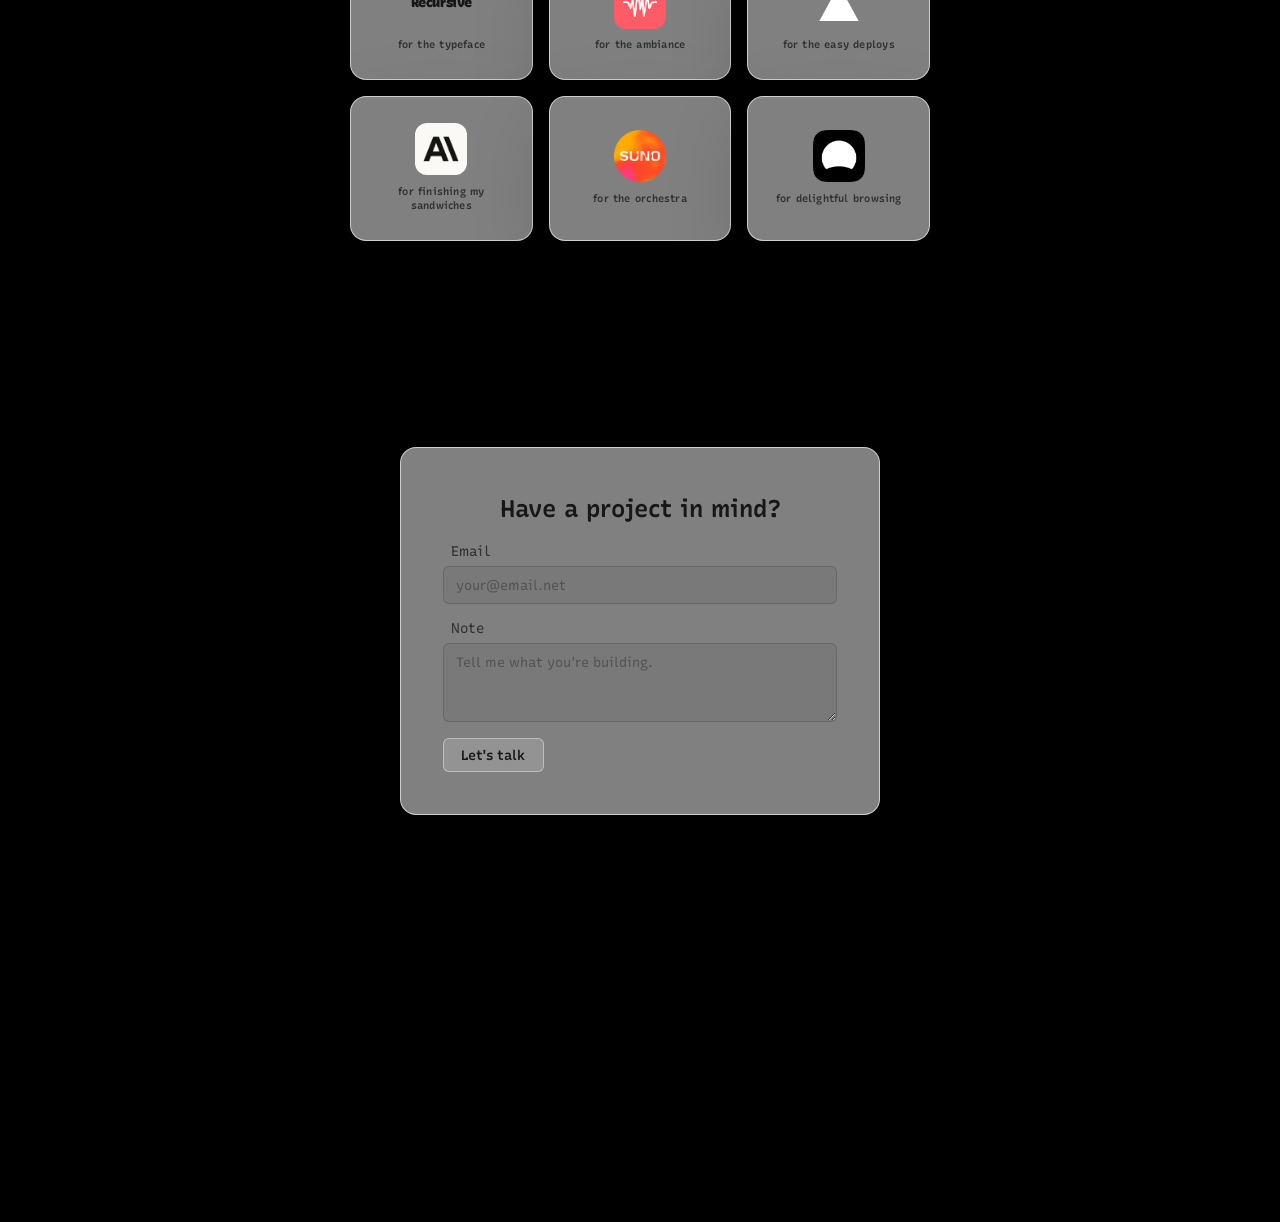
==== commit 7e17e7d8: "feat: add Zuben Chronicles and Yessy to projects, home, and marquee - Project cards with App Store b" ====
--- a/index.html
+++ b/index.html
@@ -50,7 +50,7 @@
         <link rel="preconnect" href="https://fonts.gstatic.com" crossorigin />
         <link href="https://fonts.googleapis.com/css2?family=Recursive:slnt,wght,CASL,CRSV,MONO@-15..0,300..1000,0..1,0..1,0..1&display=swap" rel="stylesheet">
 
-        <link rel="stylesheet" href="./styles.css" />
+        <link rel="stylesheet" href="./styles.css?v=zl1" />
     </head>
     <body>
         <div class="bg" aria-hidden="true"></div>
@@ -81,21 +81,23 @@
                     <div class="marquee marquee--left" aria-label="Link marquee">
                         <div class="marquee__track links__track" id="linksTrack">
                             <div class="marquee__set">
+                                <a
+                                    class="link--icon"
+                                    href="https://github.com/krry"
+                                    title="GitHub · krry"
+                                >
+                                    <svg class="icon" viewBox="0 0 24 24" aria-hidden="true">
+                                        <path fill="currentColor" d="M12 2a10 10 0 0 0-3.16 19.49c.5.09.68-.22.68-.48v-1.7c-2.78.6-3.37-1.17-3.37-1.17-.45-1.14-1.1-1.45-1.1-1.45-.9-.62.07-.61.07-.61 1 .07 1.53 1.03 1.53 1.03.89 1.52 2.34 1.08 2.9.83.09-.64.35-1.08.64-1.33-2.22-.25-4.56-1.11-4.56-4.95 0-1.09.39-1.99 1.03-2.69-.1-.25-.45-1.27.1-2.65 0 0 .84-.27 2.75 1.03A9.5 9.5 0 0 1 12 6.8c.85 0 1.7.11 2.5.33 1.9-1.3 2.74-1.03 2.74-1.03.56 1.38.21 2.4.1 2.65.64.7 1.03 1.6 1.03 2.69 0 3.85-2.34 4.7-4.57 4.95.36.31.68.92.68 1.86v2.76c0 .27.18.58.69.48A10 10 0 0 0 12 2Z"/>
+                                    </svg>
+                                    <span class="sr-only">GitHub</span>
+                                </a>
+                                <a href="https://orfx.kerry.ink">orfx</a>
                                 <a href="./assets/resume-kerry-alan-snyder-2026.pdf">Résumé</a>
                                 <a href="https://level.out.kerry.ink">LevelOut</a>
-                                <a href="https://suno.com/playlist/f63b96cf-43c5-4e42-aacb-23cbfd1e6b28">97.5 KRRY</a>
-                                <a
-                                    class="link--icon"
-                                    href="https://github.com/krry"
-                                    title="GitHub · krry"
-                                >
-                                    <svg class="icon" viewBox="0 0 24 24" aria-hidden="true">
-                                        <path fill="currentColor" d="M12 2a10 10 0 0 0-3.16 19.49c.5.09.68-.22.68-.48v-1.7c-2.78.6-3.37-1.17-3.37-1.17-.45-1.14-1.1-1.45-1.1-1.45-.9-.62.07-.61.07-.61 1 .07 1.53 1.03 1.53 1.03.89 1.52 2.34 1.08 2.9.83.09-.64.35-1.08.64-1.33-2.22-.25-4.56-1.11-4.56-4.95 0-1.09.39-1.99 1.03-2.69-.1-.25-.45-1.27.1-2.65 0 0 .84-.27 2.75 1.03A9.5 9.5 0 0 1 12 6.8c.85 0 1.7.11 2.5.33 1.9-1.3 2.74-1.03 2.74-1.03.56 1.38.21 2.4.1 2.65.64.7 1.03 1.6 1.03 2.69 0 3.85-2.34 4.7-4.57 4.95.36.31.68.92.68 1.86v2.76c0 .27.18.58.69.48A10 10 0 0 0 12 2Z"/>
-                                    </svg>
-                                    <span class="sr-only">GitHub</span>
-                                </a>
-
-                                <a href="https://orfx.kerry.ink">orfx</a>
+                                <a class="link--shen" href="https://suno.com/playlist/f63b96cf-43c5-4e42-aacb-23cbfd1e6b28">97.5 KRRY</a>
+                                <a class="link--qi" href="https://kerryourself.substack.com">Zuben Chronicles</a>
+
+                                <a class="link--jing" href="https://yessy.kerry.ink">Yessy</a>
 
                                 <a
                                     class="link--icon"
@@ -168,6 +170,40 @@
 
             <!-- Constellation — featured projects -->
             <section class="constellation" aria-label="Projects">
+
+                <div class="project">
+                    <figure class="project__shot">
+                        <img src="./assets/shots/zuben-chronicles.webp" alt="Zuben Chronicles — an elk leaping through rainbow clouds above a snowy peak" loading="lazy" />
+                    </figure>
+                    <div class="glass project__card">
+                        <a href="https://kerryourself.substack.com" class="project__name">Zuben Chronicles</a>
+                        <p class="project__desc">An ancient and future saga of the mystical, mythical, and magical wonders of dreamtime and earthsong.</p>
+                        <p class="project__date">Companion story to Integrating Thauma ➠ publishing daily on Substack</p>
+                        <div class="project__links">
+                            <a href="https://open.spotify.com/show/4btc1gToFg3lQV5upcKu2R" class="project__link" aria-label="Listen on Spotify" title="Listen on Spotify"><img src="./assets/brands/spotify.svg" alt="" width="18" height="18" loading="lazy" /><span>Spotify</span></a>
+                            <a href="https://podcasts.apple.com/us/podcast/zuben-chronicles/id6818298286" class="project__link" aria-label="Listen on Apple Podcasts" title="Listen on Apple Podcasts"><img src="./assets/brands/applepodcasts.svg" alt="" width="18" height="18" loading="lazy" /><span>Apple Podcasts</span></a>
+                            <a href="https://kerryourself.substack.com/podcast" class="project__link" aria-label="Read and listen on Substack" title="Read and listen on Substack"><img src="./assets/brands/substack.svg" alt="" width="18" height="18" loading="lazy" /><span>Substack</span></a>
+                            <a href="https://chat.whatsapp.com/D6Va0yOPmaM0y9XpPyn2GK?s=sh&amp;p=i&amp;mlu=0" class="project__link" aria-label="Join the book club on WhatsApp" title="Join the book club on WhatsApp"><img src="./assets/brands/whatsapp.svg" alt="" width="18" height="18" loading="lazy" /><span>WhatsApp</span></a>
+                        </div>
+                    </div>
+                </div>
+
+                <div class="project">
+                    <figure class="project__shot">
+                        <img src="./assets/shots/yessy.webp" alt="Yessy app screenshot" loading="lazy" />
+                    </figure>
+                    <div class="glass project__card">
+                        <a href="https://yessy.kerry.ink" class="project__name">Yessy</a>
+                        <p class="project__desc">A game of reflection for you and those you love and trust. Deep, hard, funny questions. Share your answers, and add new questions. Learn to expand. Totally confidential and free.</p>
+                        <p class="project__date">Conceived August 2026 ➠ iOS</p>
+                        <a href="https://apps.apple.com/us/app/yessy/id6811156153" class="project__badge" aria-label="Download Yessy on the App Store">
+                            <picture>
+                                <source srcset="./assets/app-store-badge-white.svg" media="(prefers-color-scheme: dark)" />
+                                <img src="./assets/app-store-badge-black.svg" alt="Download on the App Store" width="120" height="40" loading="lazy" />
+                            </picture>
+                        </a>
+                    </div>
+                </div>
 
                 <div class="project">
                     <figure class="project__shot">
--- a/styles.css
+++ b/styles.css
@@ -375,6 +375,48 @@
 }
 
 
+/* --- huemorphing link pills, ported from Yessy's Draw card: a full 360° hue rotation
+   (~58s, linear, like its `nebula-hue`) starting at each treasure's own hue —
+   qi 80° (Zuben), jing 217° (Yessy), shen 354° (Suno) --- */
+
+@property --hue {
+	syntax: "<number>";
+	inherits: false;
+	initial-value: 0;
+}
+
+.links__track a.link--qi,
+.links__track a.link--jing,
+.links__track a.link--shen {
+	--hue: var(--hue-base);
+	background: hsl(var(--hue) 60% 60% / 0.22);
+	border-color: hsl(var(--hue) 60% 72% / 0.35);
+	animation: huemorph 58s linear infinite;
+}
+
+.links__track a.link--qi { --hue-base: 80; }
+.links__track a.link--jing { --hue-base: 217; }
+.links__track a.link--shen { --hue-base: 354; }
+
+.links__track a.link--qi:hover,
+.links__track a.link--jing:hover,
+.links__track a.link--shen:hover {
+	background: hsl(var(--hue) 60% 60% / 0.34);
+	border-color: hsl(var(--hue) 60% 76% / 0.5);
+}
+
+@keyframes huemorph {
+	from { --hue: var(--hue-base); }
+	to { --hue: calc(var(--hue-base) + 360); }
+}
+
+@media (prefers-reduced-motion: reduce) {
+	.links__track a.link--qi,
+	.links__track a.link--jing {
+		animation: none;
+	}
+}
+
 /* --- headline letter morph --- */
 
 .hl {
@@ -896,6 +938,10 @@
 	padding: var(--vr-7) var(--vr-5) var(--vr-5);
 }
 
+.hero--compact + .constellation {
+	padding-top: 15vh;
+}
+
 .hero--compact .links {
 	width: auto;
 	max-width: 600px;
@@ -1116,3 +1162,48 @@
 		filter: none;
 	}
 }
+
+.project__badge {
+	display: block;
+	width: fit-content;
+	margin: var(--vr-6) auto 0;
+	line-height: 0;
+}
+
+.project__badge img {
+	height: 40px;
+	width: auto;
+}
+
+.project__links {
+	display: flex;
+	flex-wrap: wrap;
+	justify-content: center;
+	gap: var(--vr-3);
+	margin-top: var(--vr-5);
+}
+
+.project__link {
+	display: inline-flex;
+	align-items: center;
+	gap: 8px;
+	padding: 8px 14px;
+	border-radius: 999px;
+	border: 1px solid color-mix(in srgb, var(--text) 18%, transparent);
+	background: color-mix(in srgb, var(--text) 6%, transparent);
+	color: inherit;
+	text-decoration: none;
+	font-size: 14px;
+	transition: transform 120ms ease, background-color 120ms ease;
+}
+
+.project__link img {
+	width: 18px;
+	height: 18px;
+	display: block;
+}
+
+.project__link:hover {
+	transform: scale(0.96);
+	background: color-mix(in srgb, var(--text) 12%, transparent);
+}
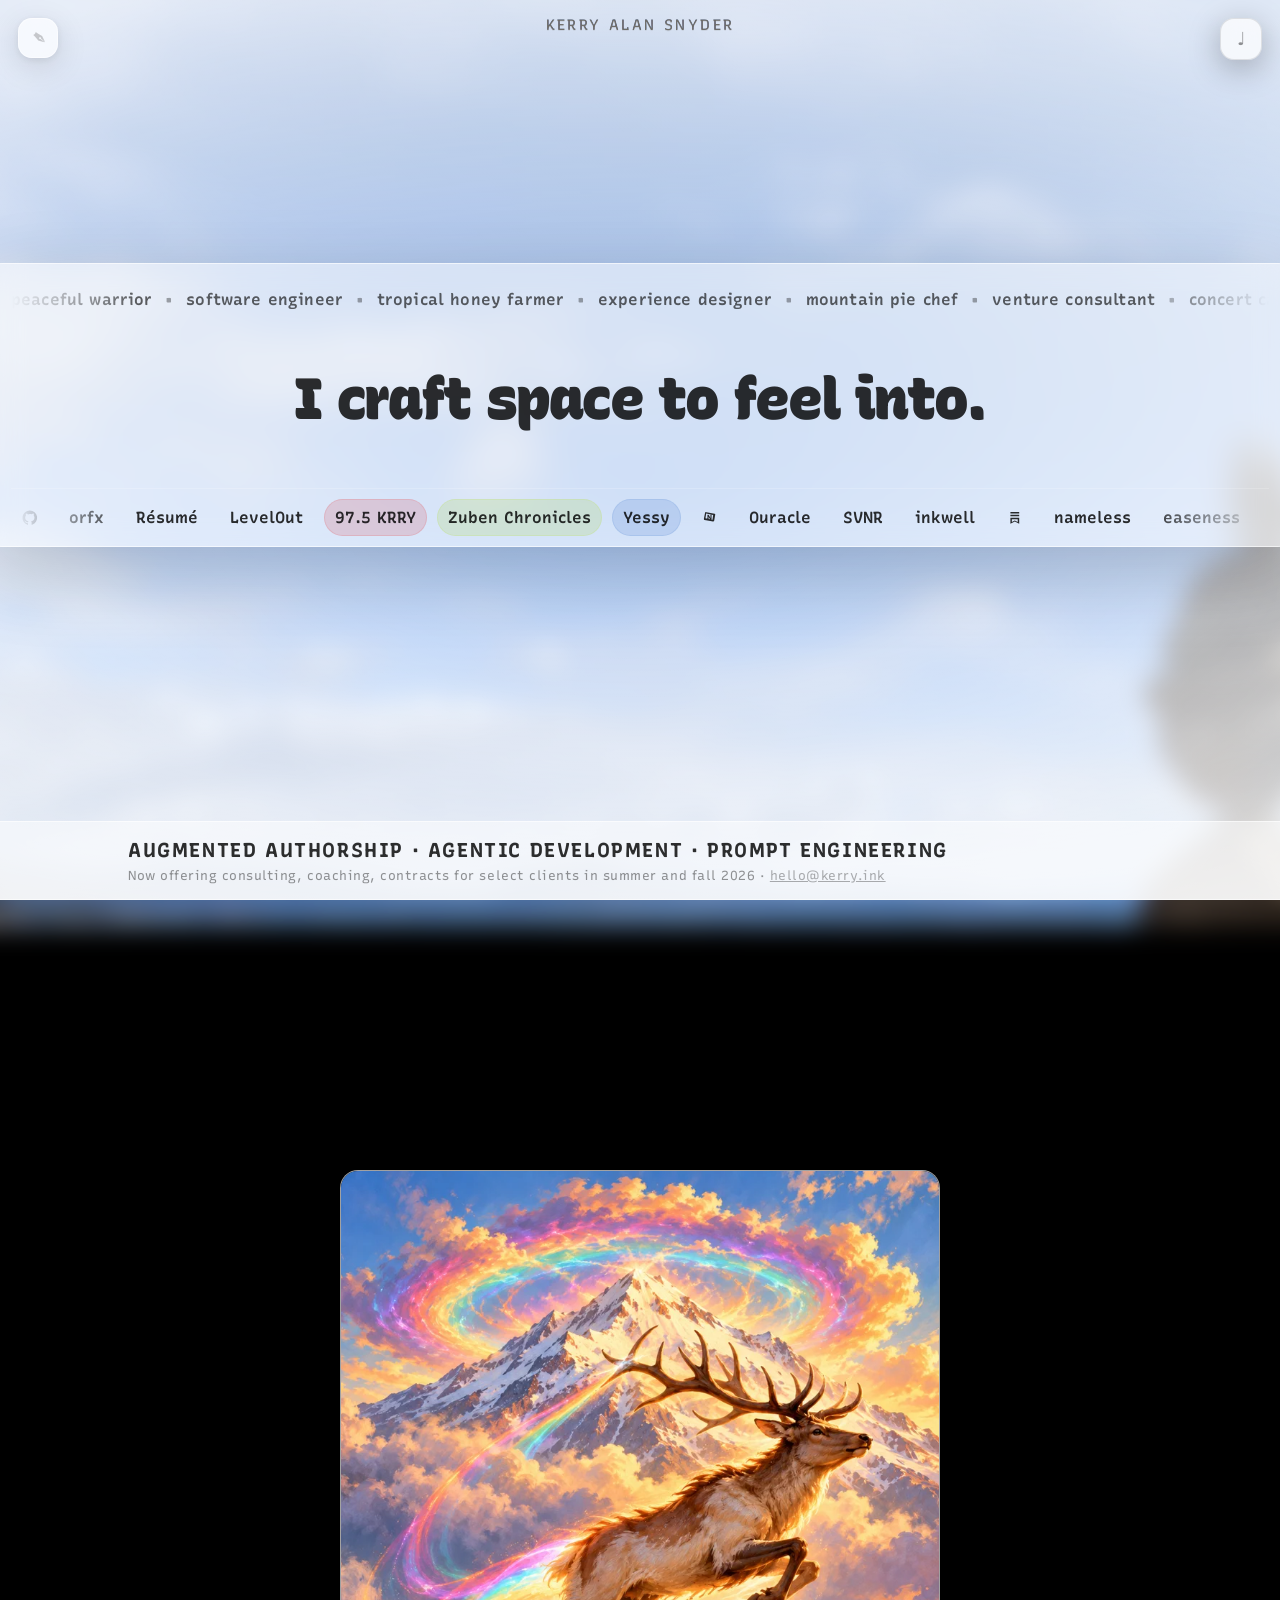
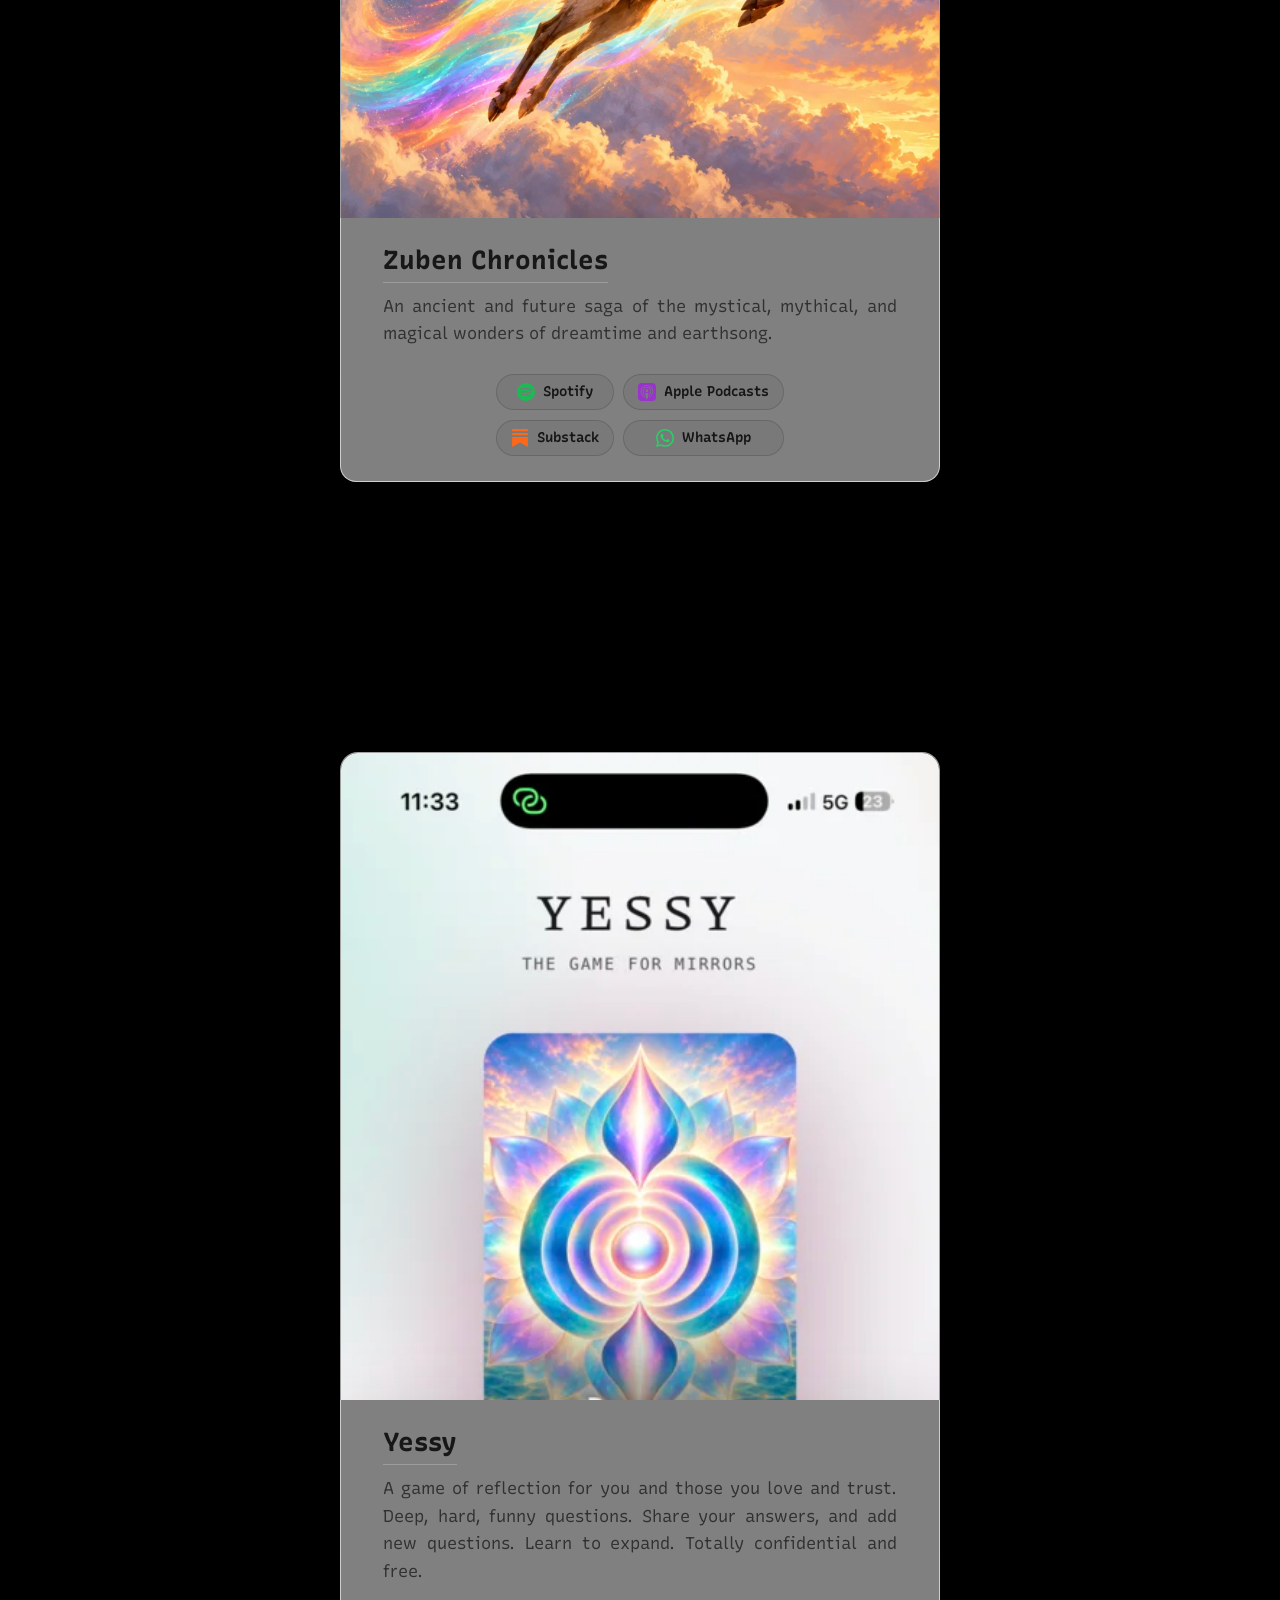
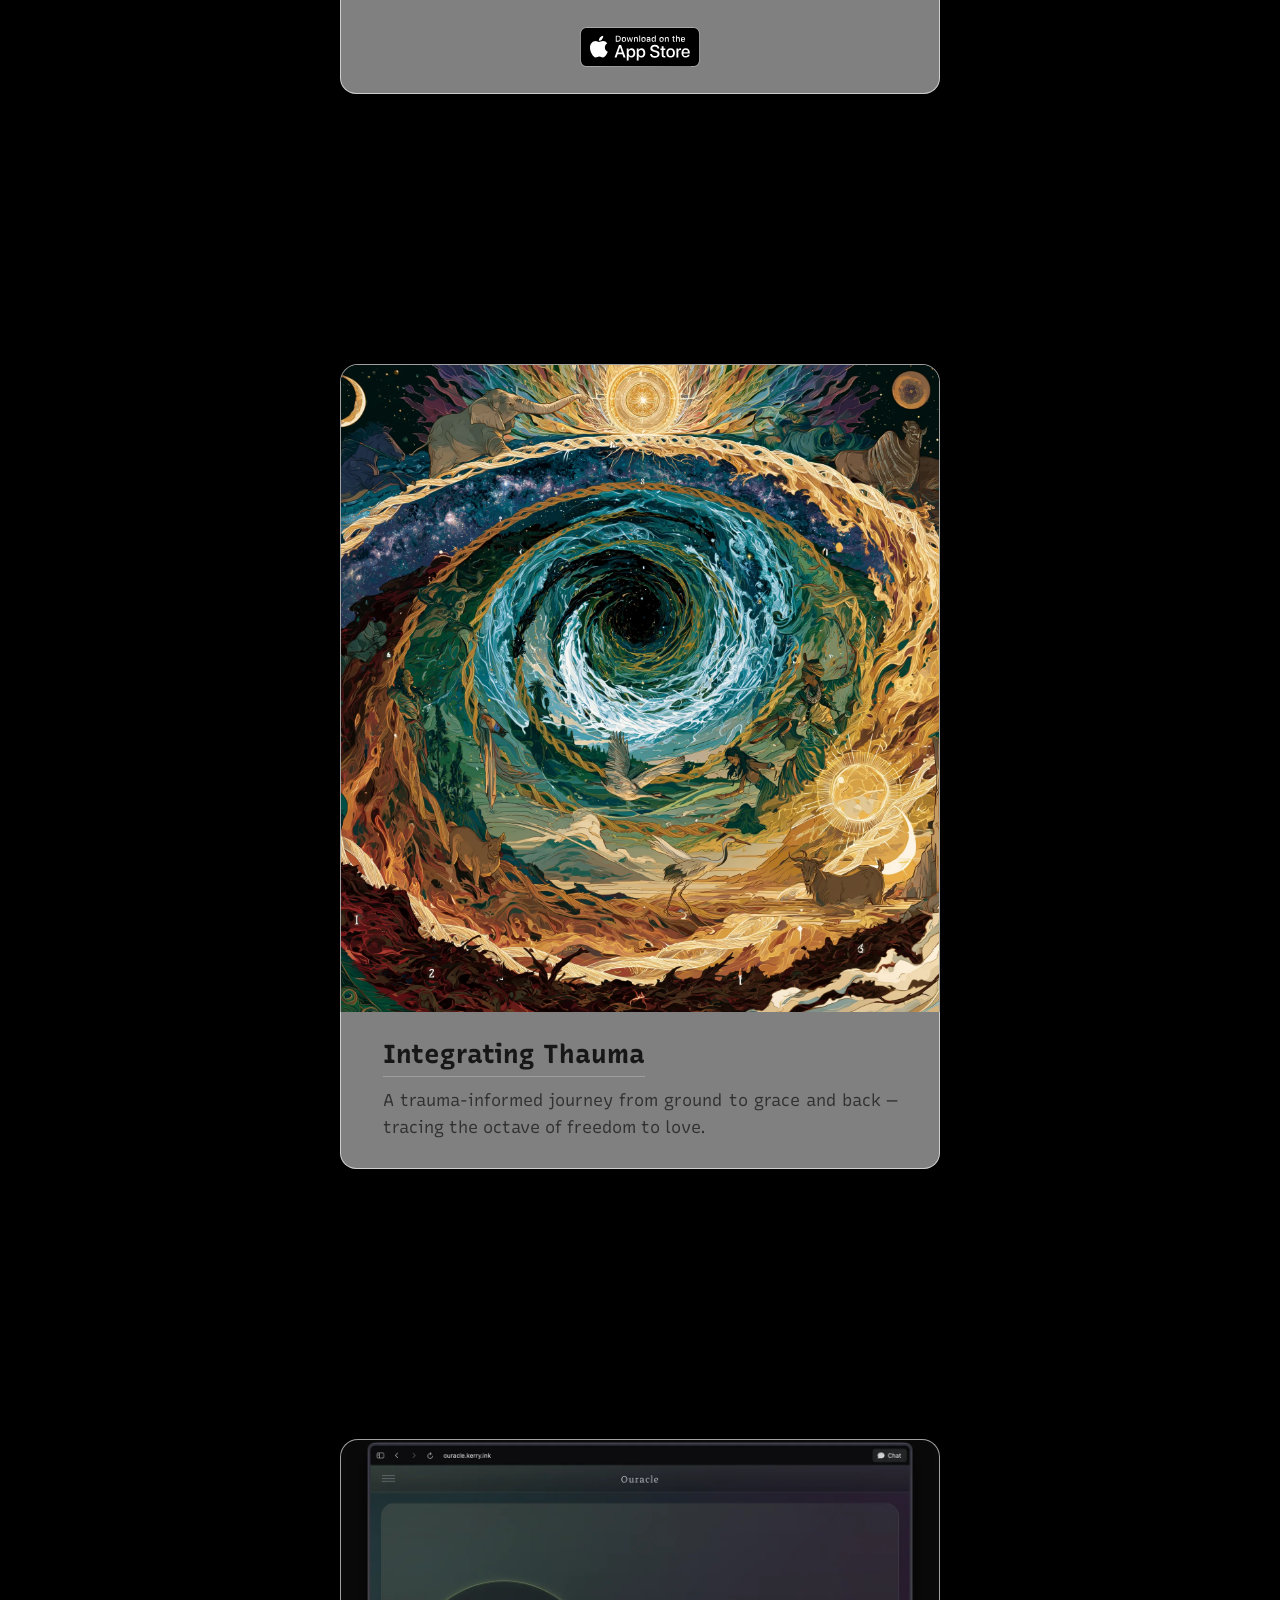
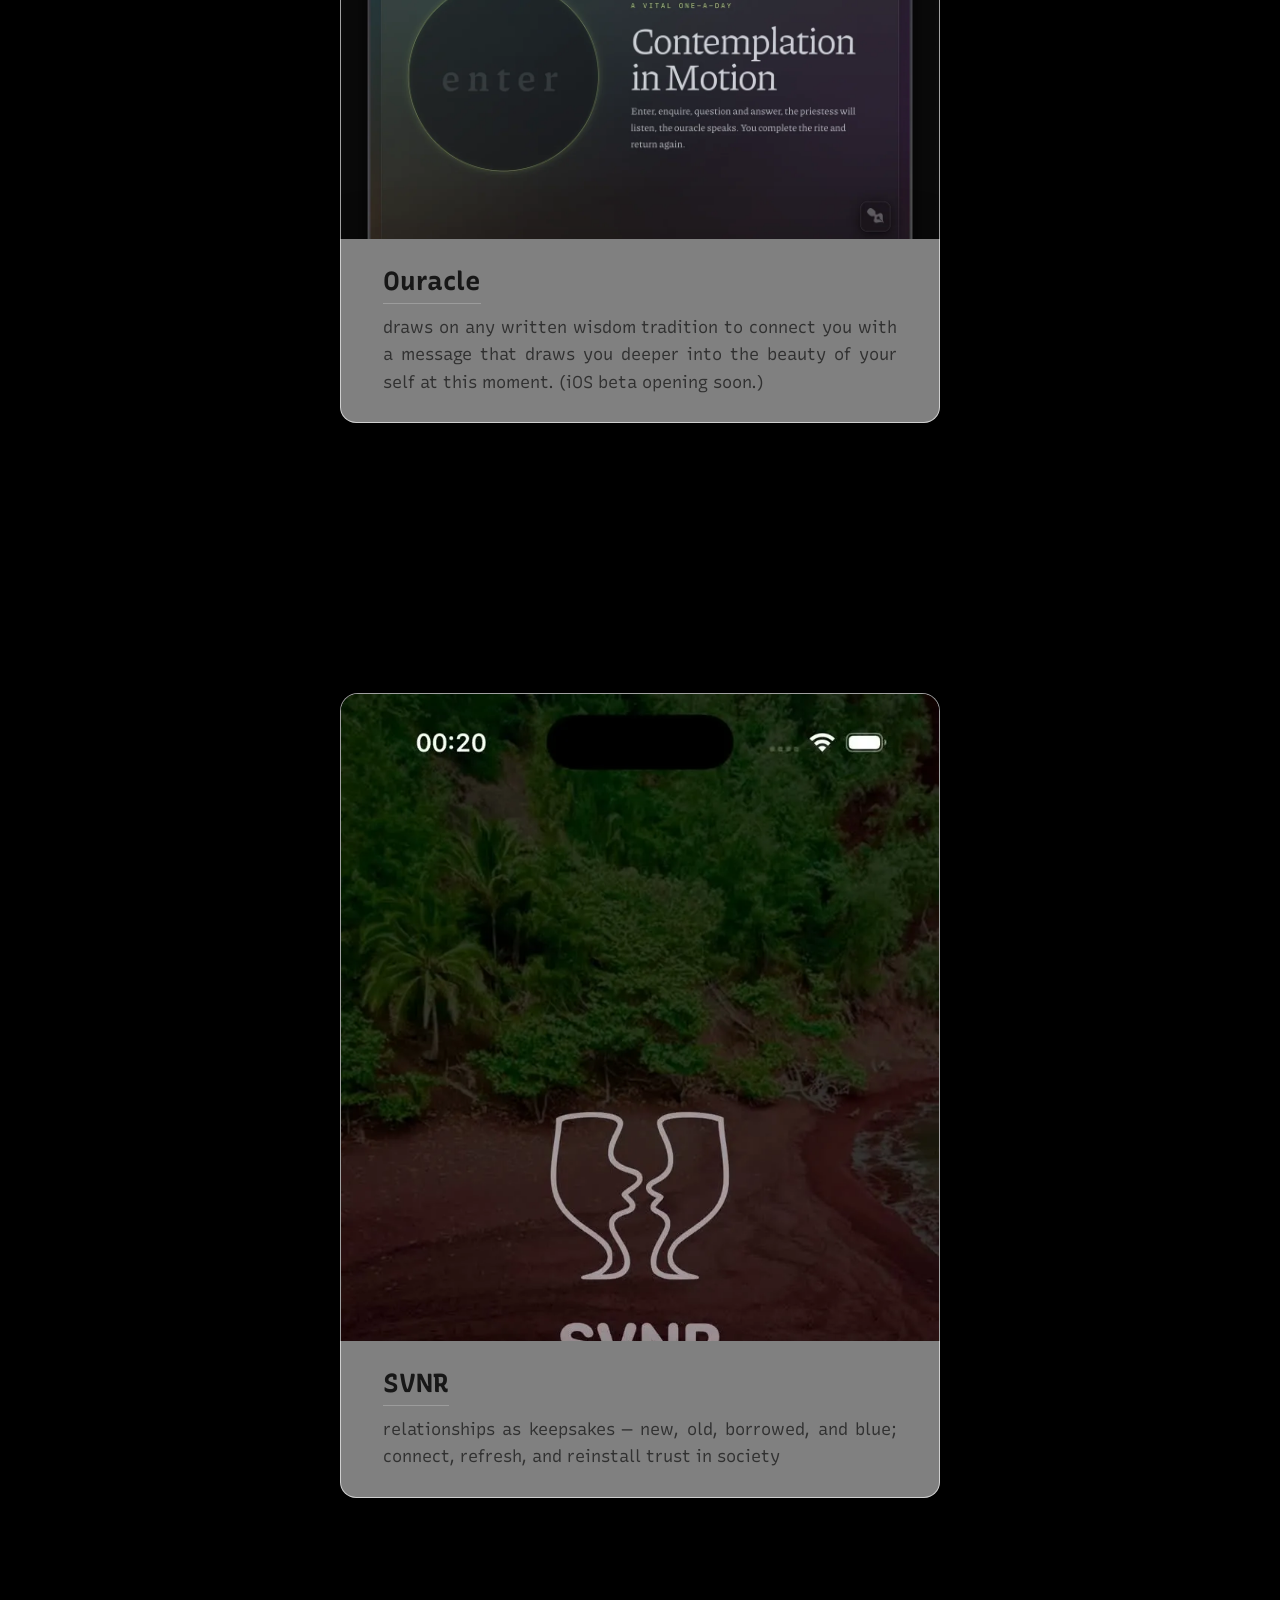
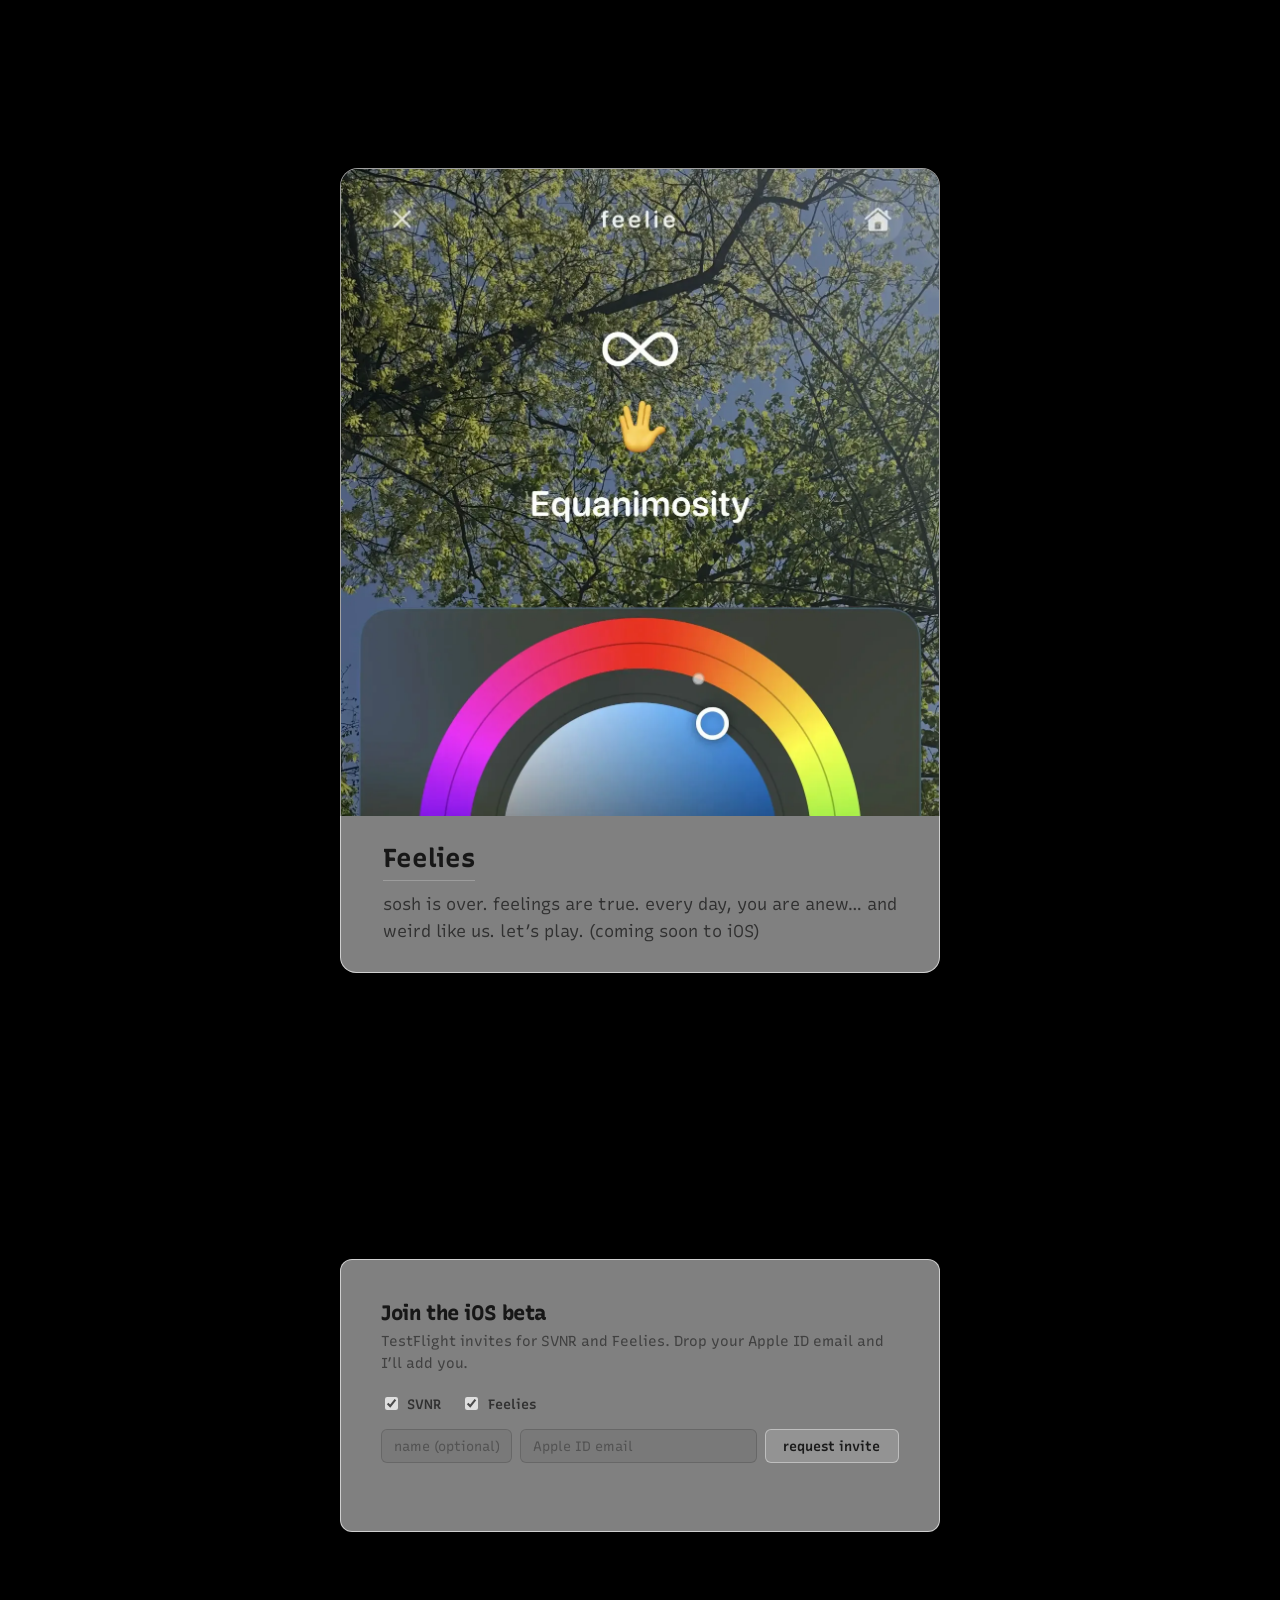
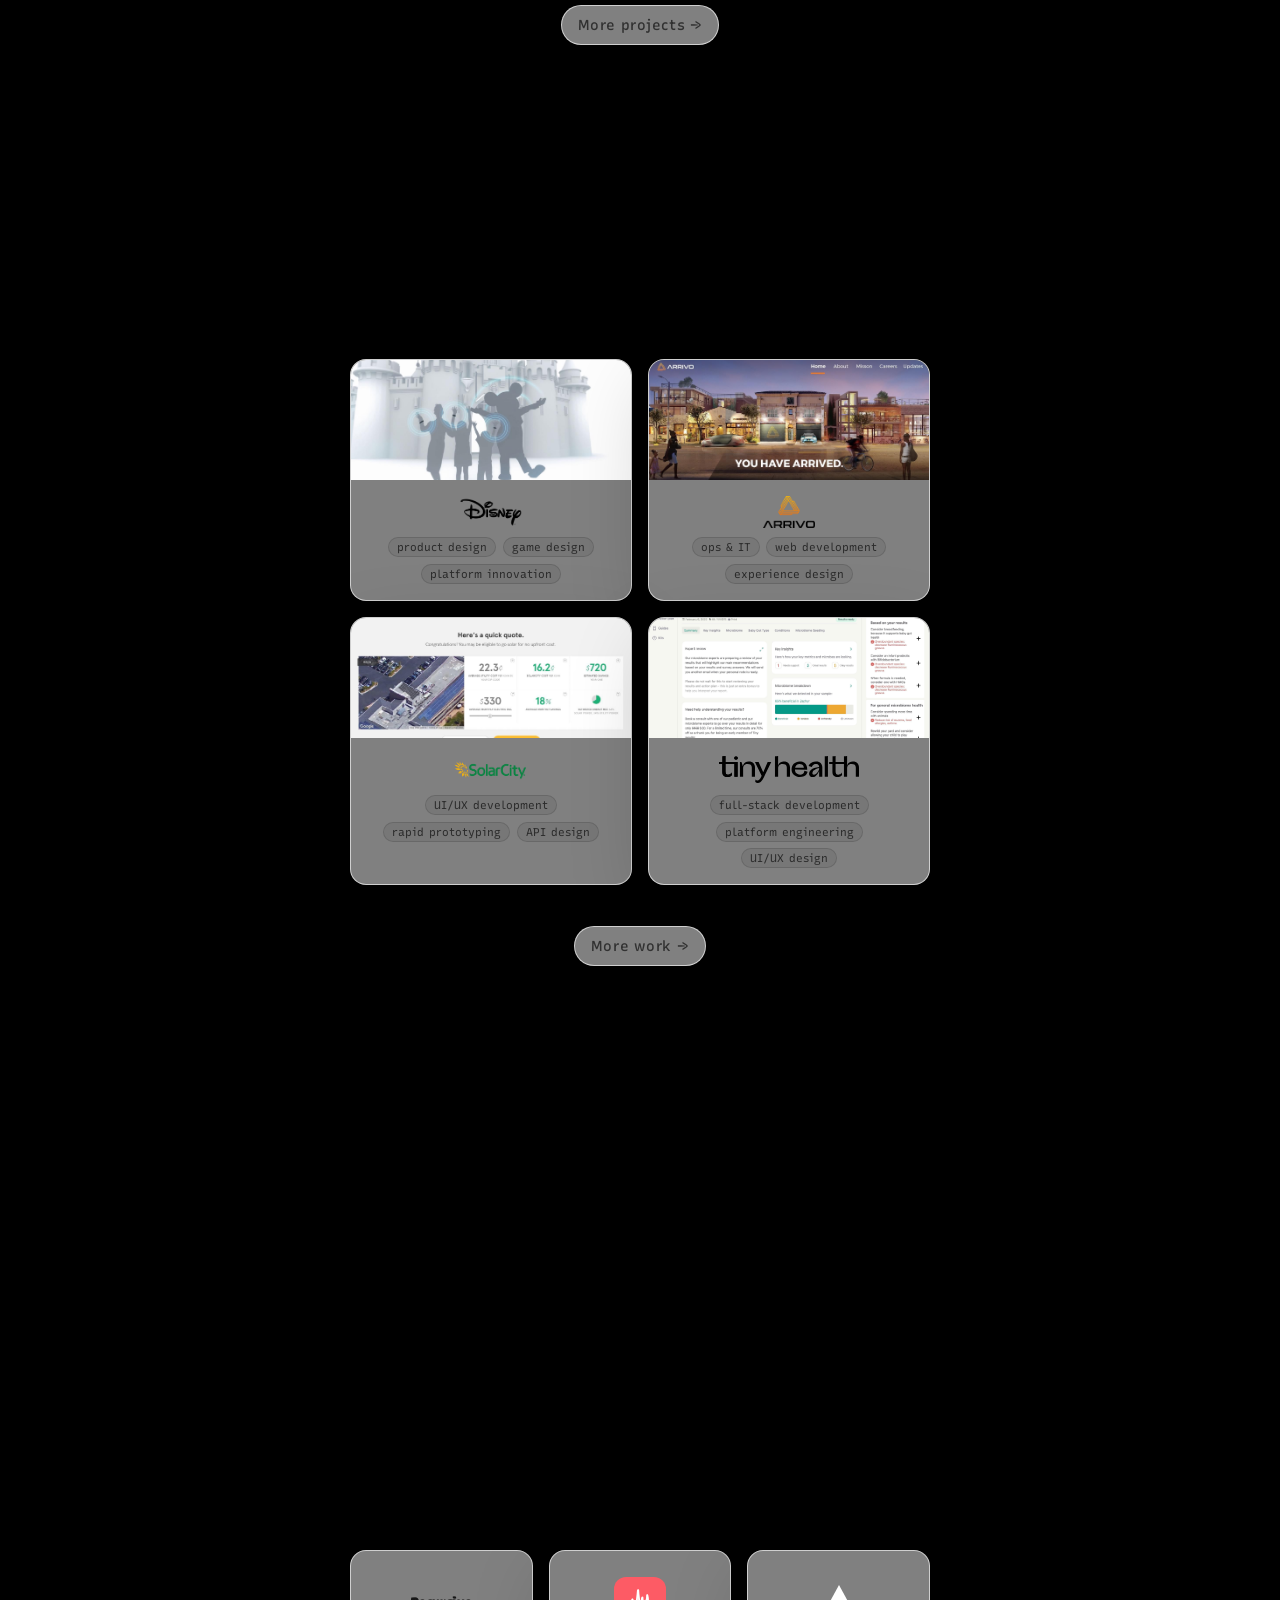
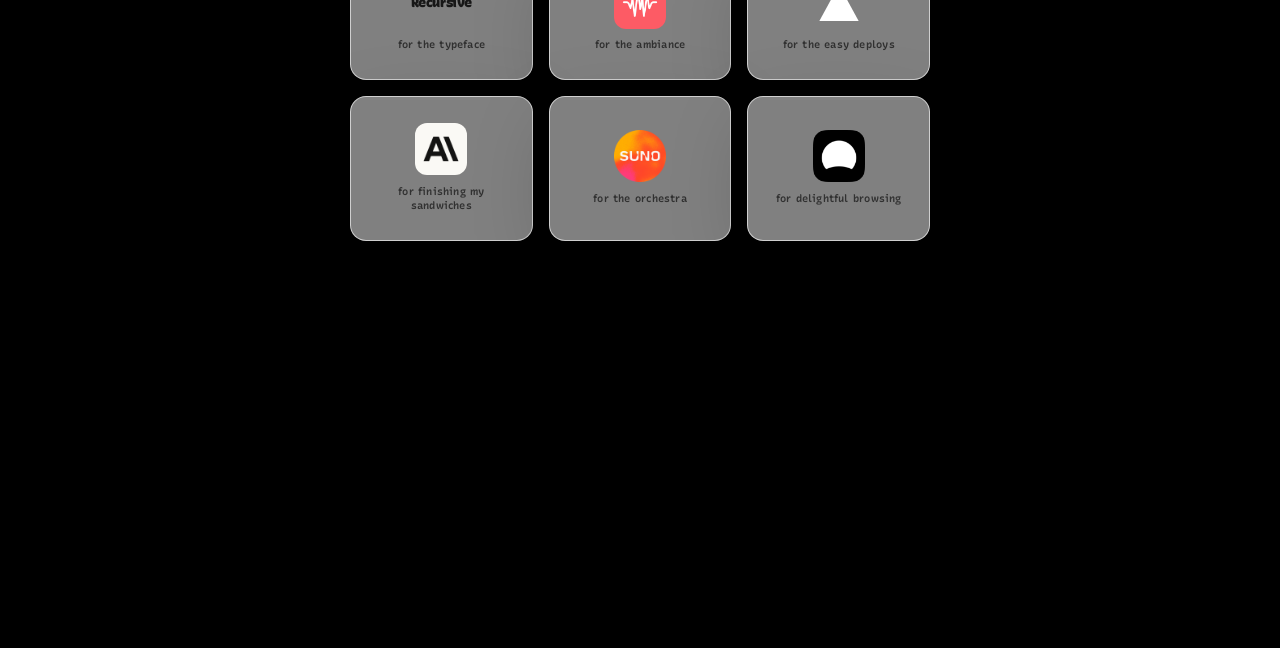
==== commit cee08d20: "feat: inkblot favicon, 2x2 Zuben link grid, remove client-solicitation form Co-Authored-By: Claude S" ====
--- a/index.html
+++ b/index.html
@@ -43,14 +43,15 @@
         }
         </script>
 
-        <link rel="icon" type="image/png" href="/favicon.png">
-        <link rel="apple-touch-icon" href="/favicon.png">
-        <link rel="shortcut icon" href="/favicon.png">
+        <link rel="icon" type="image/png" sizes="32x32" href="/favicon-32.png?v=2">
+        <link rel="icon" type="image/png" sizes="512x512" href="/favicon.png?v=2">
+        <link rel="shortcut icon" href="/favicon.ico?v=2">
+        <link rel="apple-touch-icon" href="/apple-touch-icon.png?v=2">
         <link rel="preconnect" href="https://fonts.googleapis.com" />
         <link rel="preconnect" href="https://fonts.gstatic.com" crossorigin />
         <link href="https://fonts.googleapis.com/css2?family=Recursive:slnt,wght,CASL,CRSV,MONO@-15..0,300..1000,0..1,0..1,0..1&display=swap" rel="stylesheet">
 
-        <link rel="stylesheet" href="./styles.css?v=zl1" />
+        <link rel="stylesheet" href="./styles.css?v=zl2" />
     </head>
     <body>
         <div class="bg" aria-hidden="true"></div>
@@ -375,17 +376,6 @@
                         <span class="gratitude-cell__caption">for delightful browsing</span>
                     </a>
                 </div>
-                <hr class="fleur" />
-                <div class="glass gratitude__card">
-                    <form id="subscribe" class="email-form">
-                        <h2>Have a project in mind?</h2>
-                        <label for="email" class="email-label">Email</label>
-                        <input type="email" name="email" placeholder="your@email.net" required id="email" class="email-input" autocomplete="email">
-                        <label for="note-input" class="email-label">Note</label>
-                        <textarea name="note" id="note-input" class="email-note" rows="3" placeholder="Tell me what you're building."></textarea>
-                        <button type="submit" class="email-submit">Let's talk</button>
-                    </form>
-                </div>
             </section>
         </main>
         <footer>
--- a/styles.css
+++ b/styles.css
@@ -1176,8 +1176,8 @@
 }
 
 .project__links {
-	display: flex;
-	flex-wrap: wrap;
+	display: grid;
+	grid-template-columns: repeat(2, max-content);
 	justify-content: center;
 	gap: var(--vr-3);
 	margin-top: var(--vr-5);
@@ -1185,6 +1185,7 @@
 
 .project__link {
 	display: inline-flex;
+	justify-content: center;
 	align-items: center;
 	gap: 8px;
 	padding: 8px 14px;
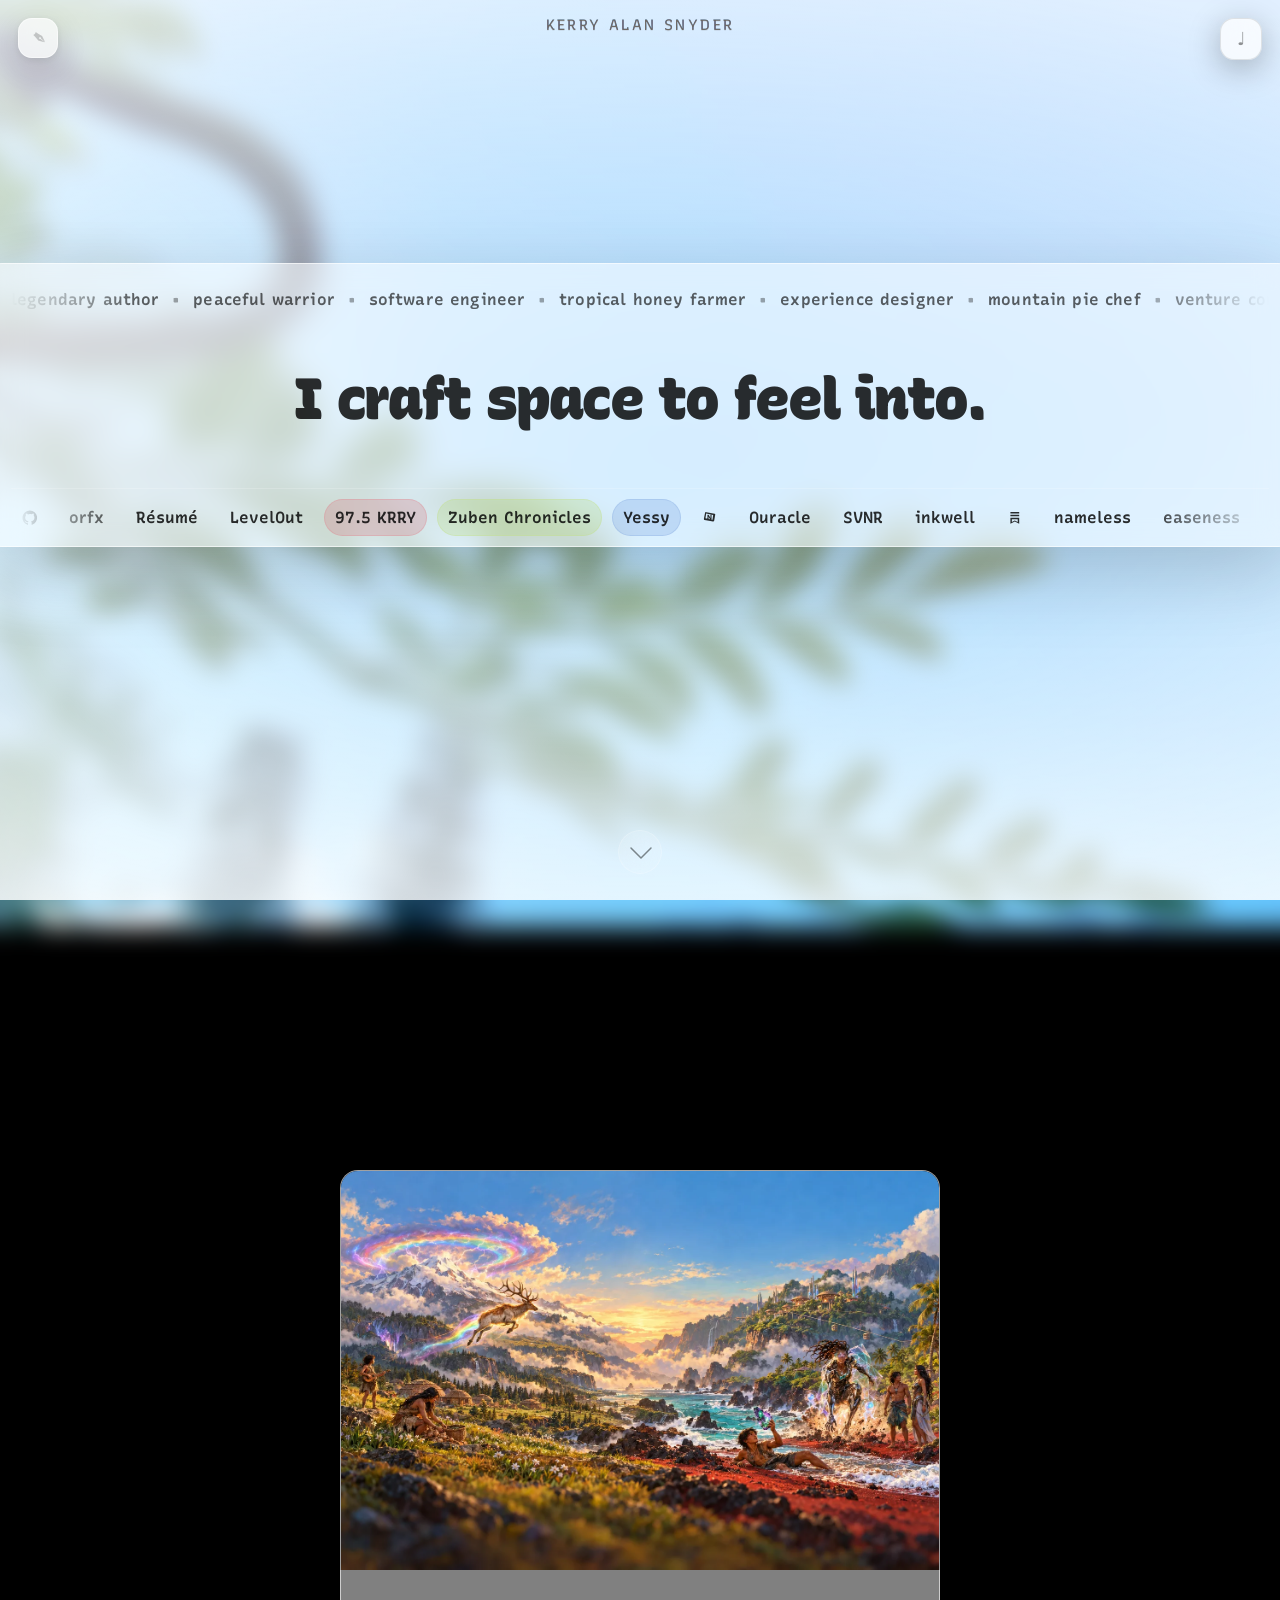
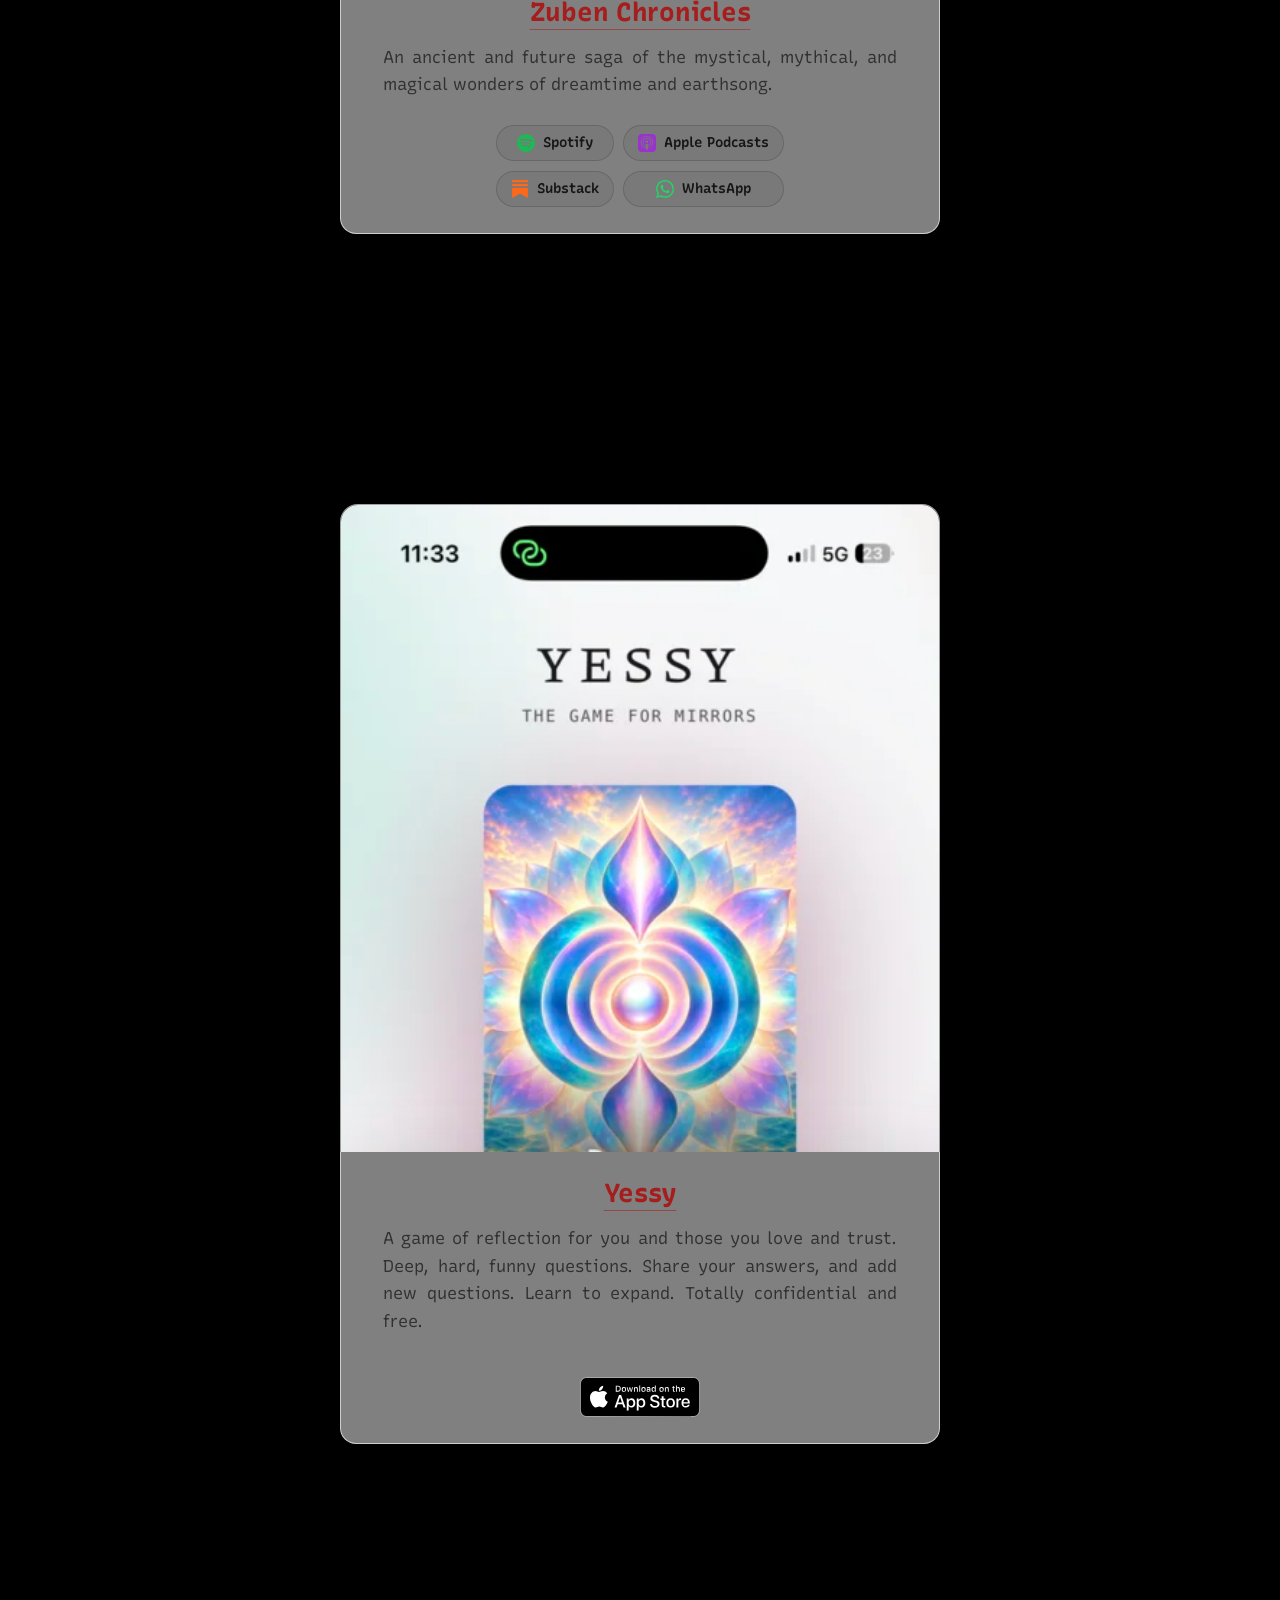
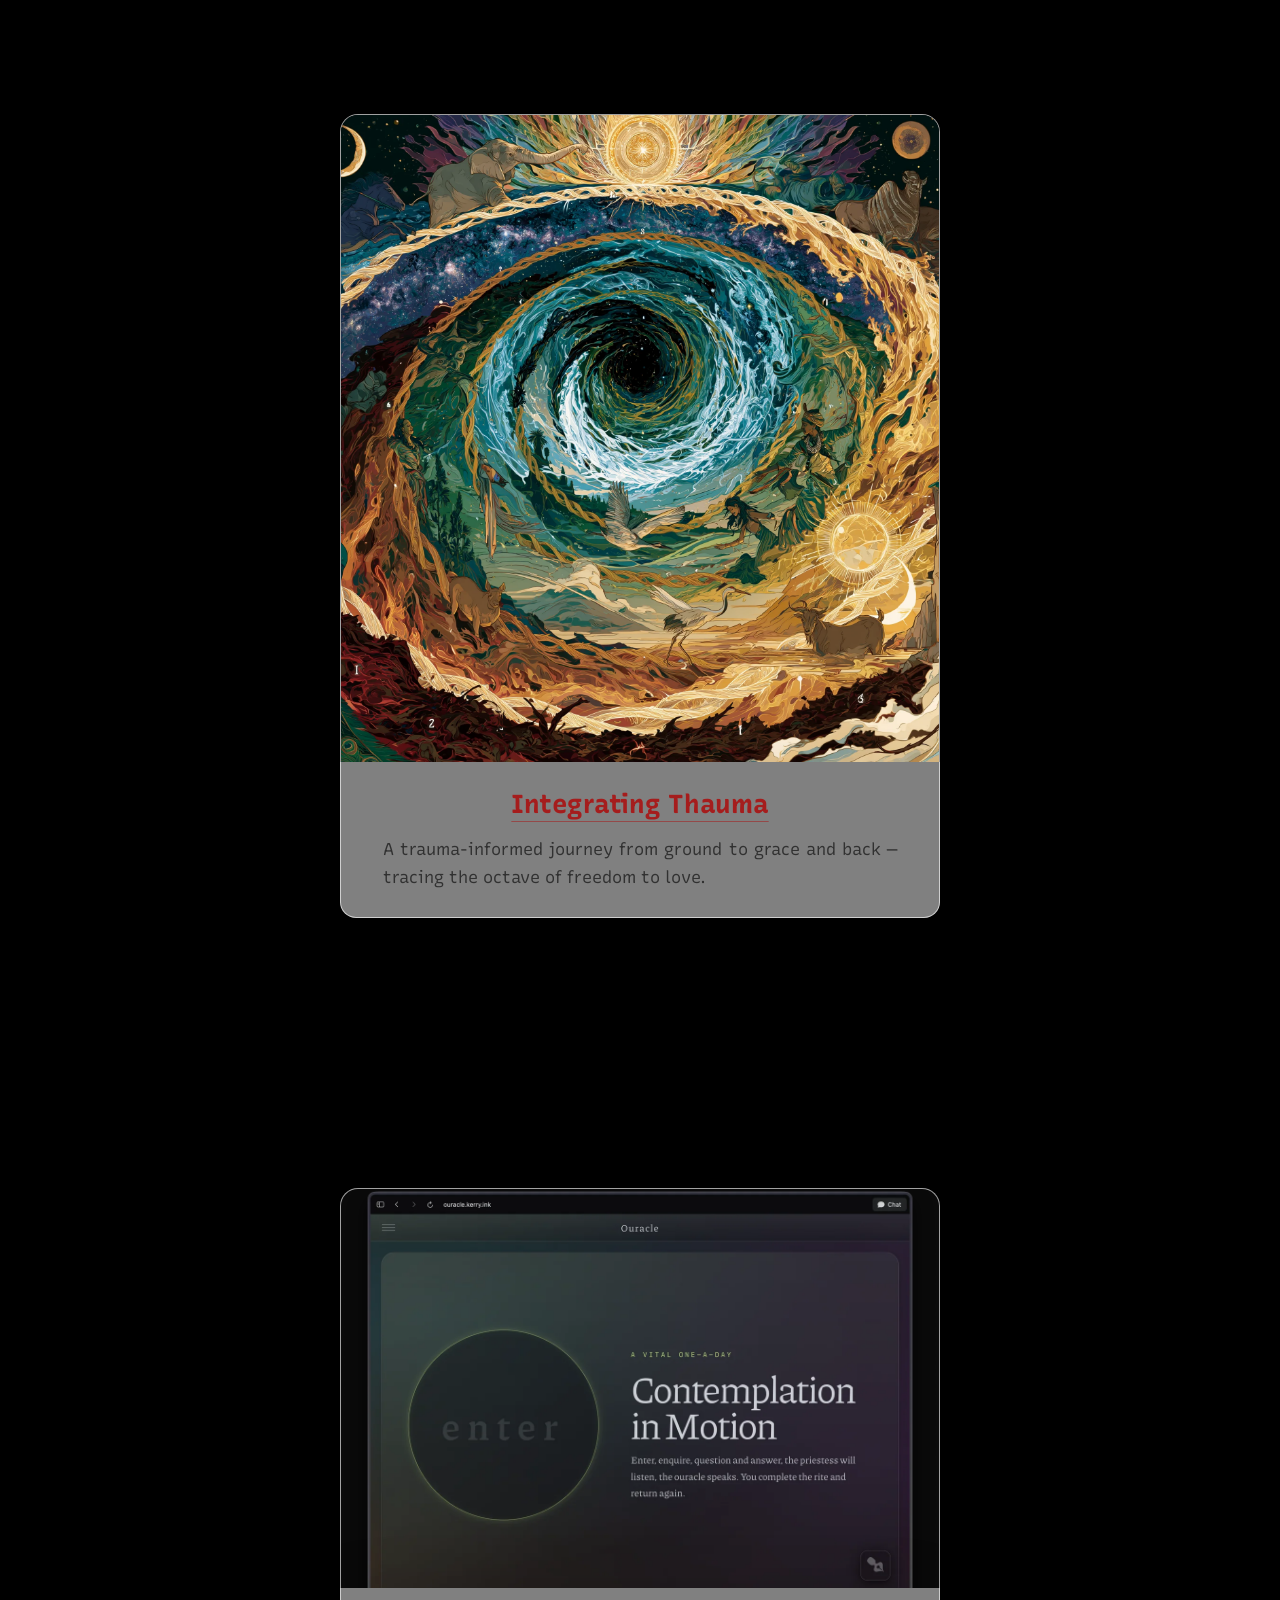
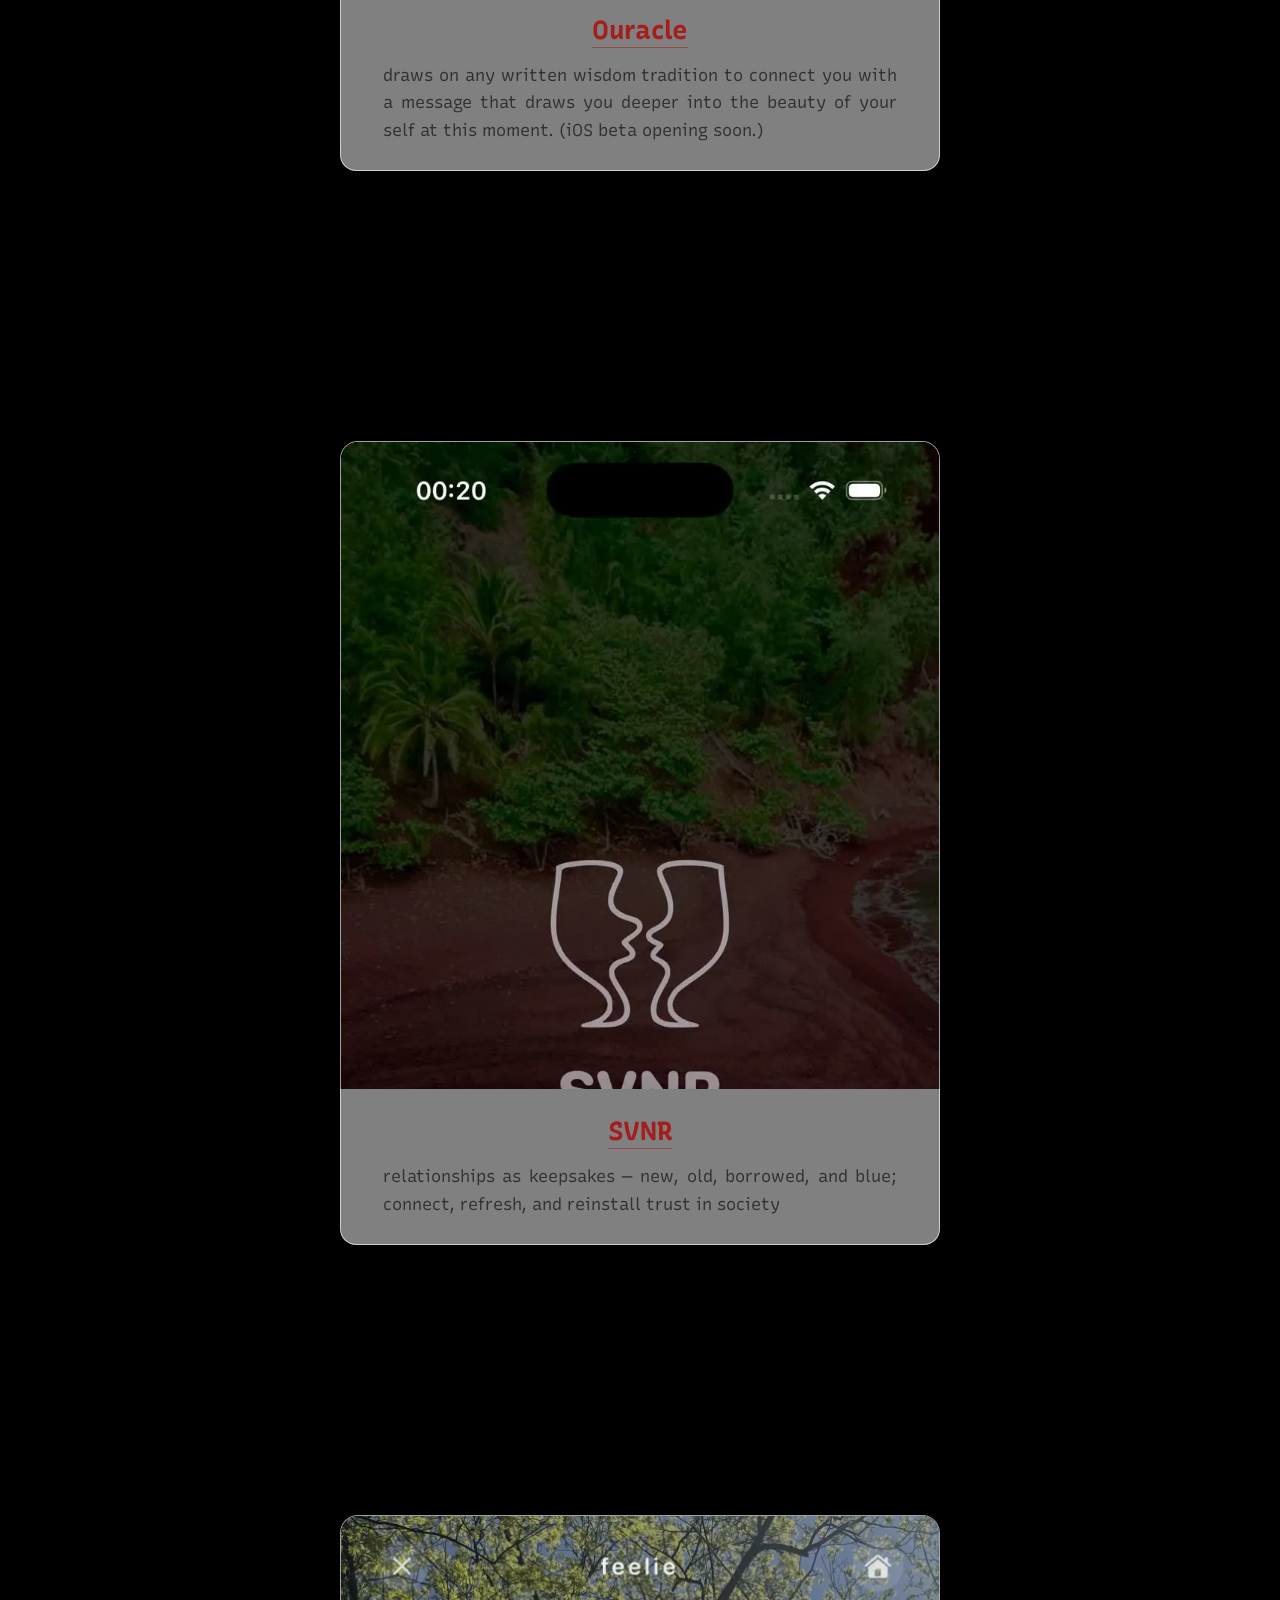
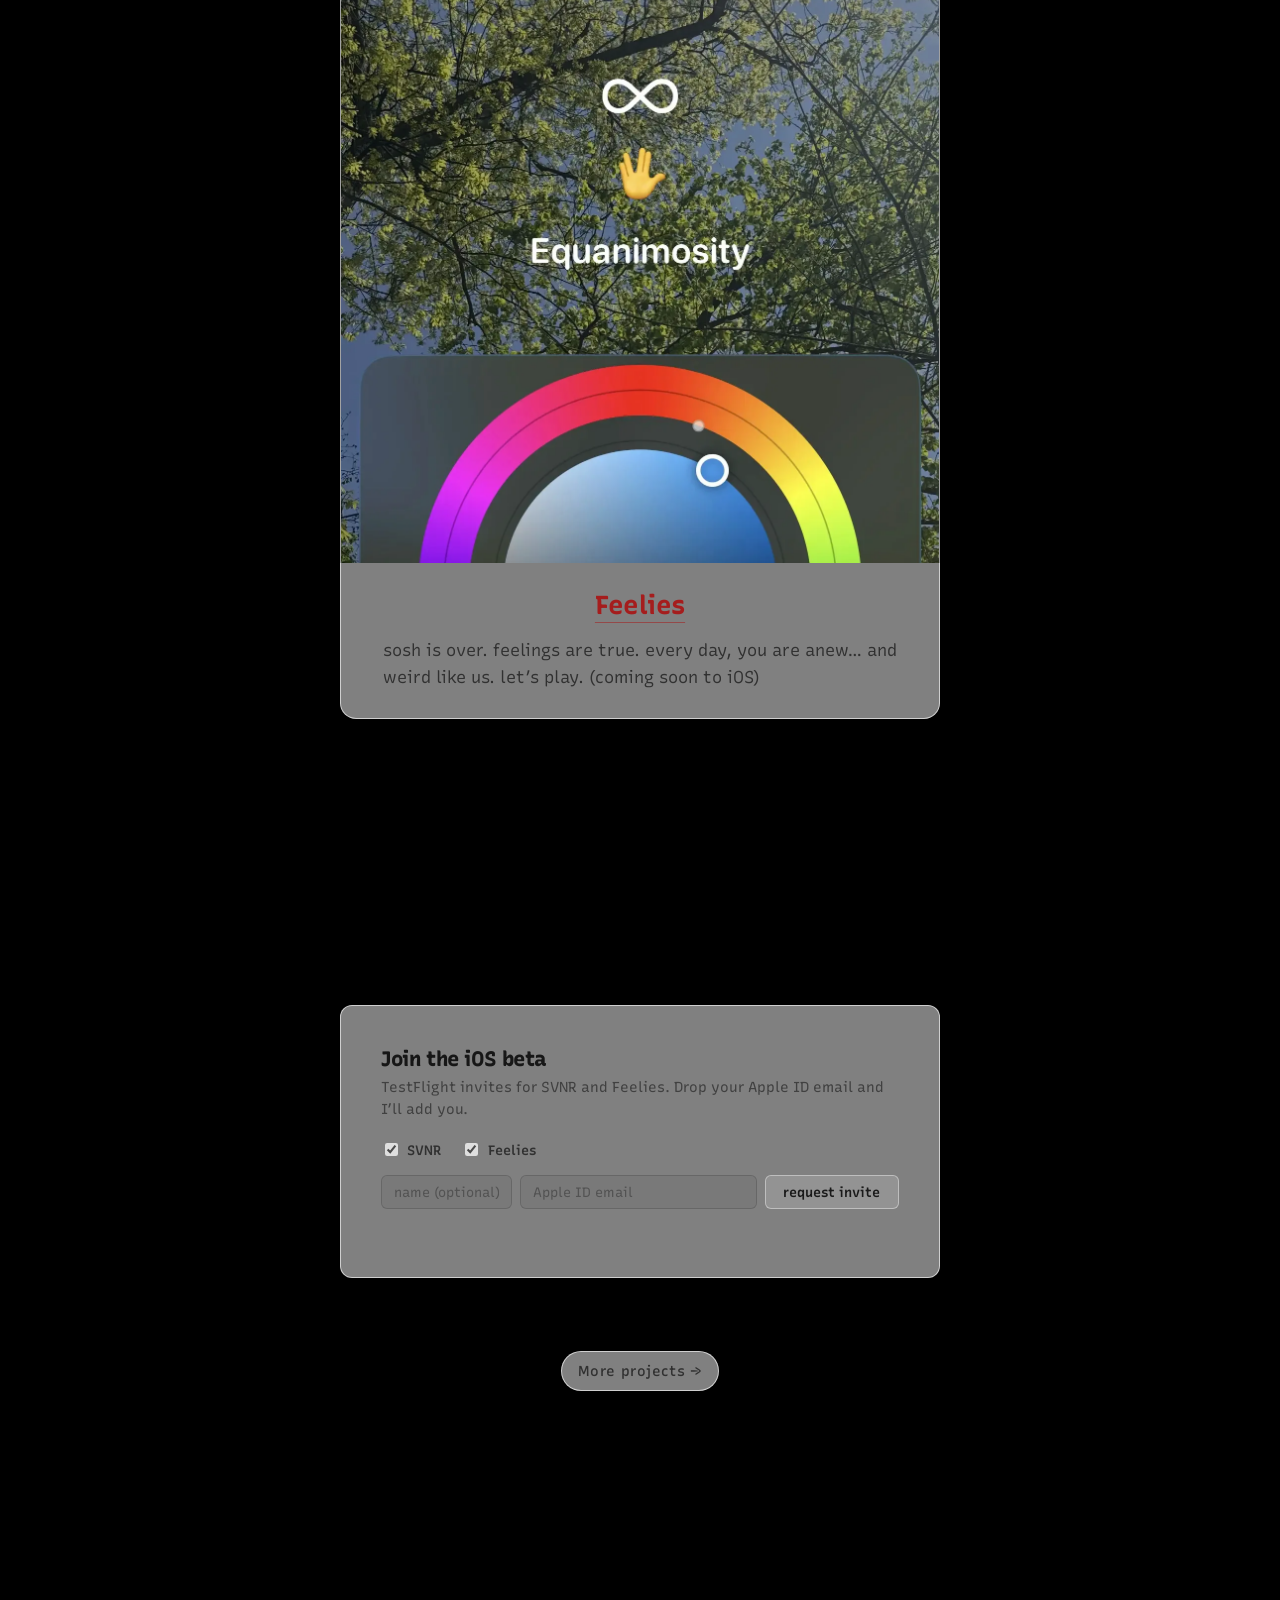
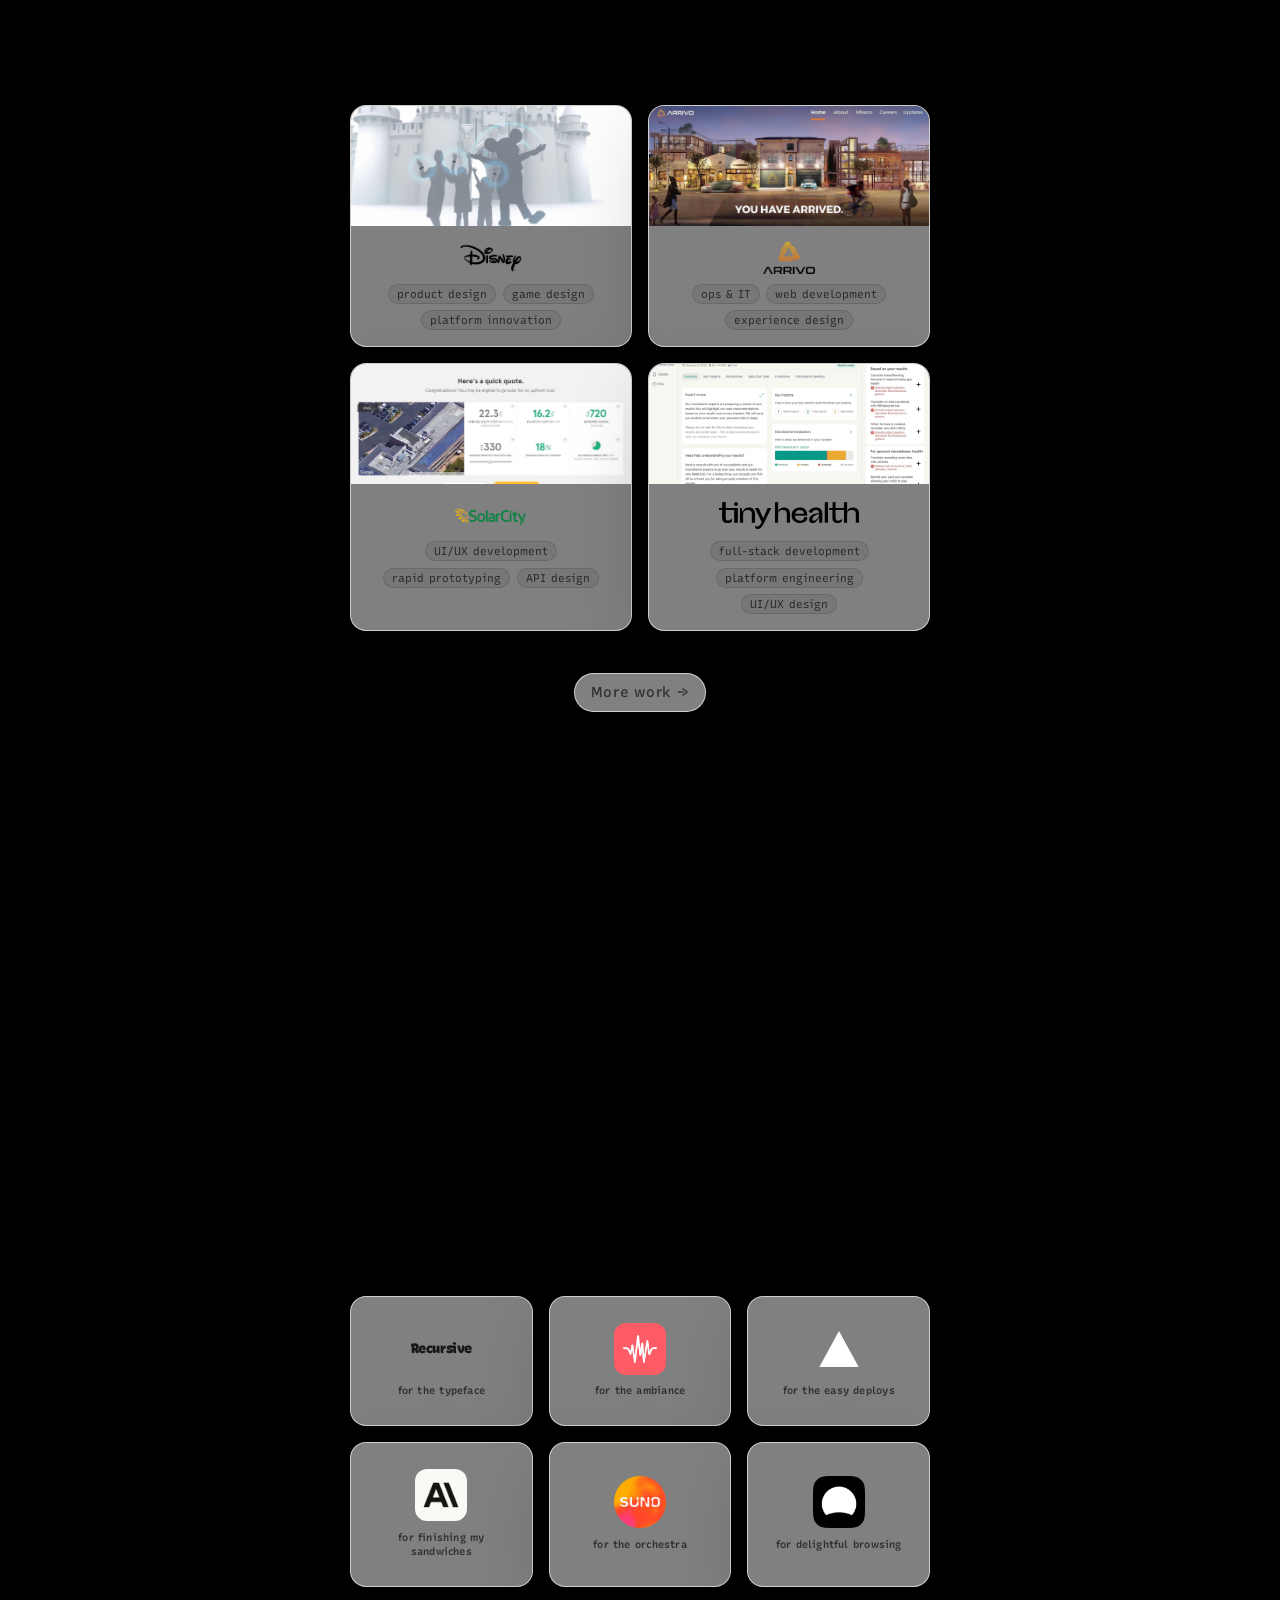
==== commit 1722ba14: "feat: panorama card image, link-styled project titles, scroll cue, work header row, legendary author" ====
--- a/index.html
+++ b/index.html
@@ -51,15 +51,20 @@
         <link rel="preconnect" href="https://fonts.gstatic.com" crossorigin />
         <link href="https://fonts.googleapis.com/css2?family=Recursive:slnt,wght,CASL,CRSV,MONO@-15..0,300..1000,0..1,0..1,0..1&display=swap" rel="stylesheet">
 
-        <link rel="stylesheet" href="./styles.css?v=zl2" />
+        <link rel="stylesheet" href="./styles.css?v=work4" />
     </head>
     <body>
         <div class="bg" aria-hidden="true"></div>
         <div class="vignette" aria-hidden="true"></div>
-        <div class="ribbon">
+        <div class="ribbon" hidden>
             <p class="ribbon__subtext">Augmented authorship · Agentic development · Prompt engineering</p>
             <p class="ribbon__text">Now offering consulting, coaching, contracts for select clients in summer and fall 2026 · <a class="ribbon__link" href="mailto:hello@kerry.ink">hello@kerry.ink</a></p>
         </div>
+        <a class="scroll-cue" href="#projects" aria-label="Scroll to projects">
+            <svg viewBox="0 0 44 44" width="44" height="44" aria-hidden="true">
+                <path d="M12 17l10 10 10-10" fill="none" stroke="currentColor" stroke-width="1.5" stroke-linecap="round" stroke-linejoin="round" />
+            </svg>
+        </a>
         <a class="name" href="/" aria-label="Kerry Alan Snyder">Kerry Alan Snyder</a>
 
         <main>
@@ -170,11 +175,11 @@
             </section>
 
             <!-- Constellation — featured projects -->
-            <section class="constellation" aria-label="Projects">
-
-                <div class="project">
-                    <figure class="project__shot">
-                        <img src="./assets/shots/zuben-chronicles.webp" alt="Zuben Chronicles — an elk leaping through rainbow clouds above a snowy peak" loading="lazy" />
+            <section class="constellation" id="projects" aria-label="Projects">
+
+                <div class="project">
+                    <figure class="project__shot project__shot--wide">
+                        <img src="./assets/shots/zuben-panorama.webp" alt="Zuben Chronicles — a leaping elk trailing a rainbow above a mountain valley, with villagers on one shore and a crystalline figure rising from a red-sand beach on the other" loading="lazy" />
                     </figure>
                     <div class="glass project__card">
                         <a href="https://kerryourself.substack.com" class="project__name">Zuben Chronicles</a>
@@ -401,6 +406,6 @@
             position="top-left"
         ></webring-widget>
 
-        <script type="module" src="./main.js"></script>
+        <script type="module" src="./main.js?v=epi1"></script>
     </body>
 </html>
--- a/styles.css
+++ b/styles.css
@@ -574,19 +574,44 @@
 }
 
 .project__name {
-	display: inline-block;
-	text-decoration: none;
-	color: inherit;
+	--hue-base: 217; /* jing — the same huemorph as the marquee pills */
+	--link-l: 74%;
+	display: block;
+	width: fit-content;
+	margin: 0 auto var(--vr-4);
+	text-align: center;
 	font-size: clamp(18px, 2.8vw, 26px);
 	font-variation-settings: "wght" 720, "CASL" 0.5, "CRSV" 0.3, "MONO" 0;
-	border-bottom: 1px solid rgba(255, 255, 255, 0.22);
-	padding-bottom: var(--vr-2);
-	margin-bottom: var(--vr-3);
-	transition: opacity 120ms ease;
-}
-
-.project__name:hover {
-	opacity: 0.72;
+	letter-spacing: -0.01em;
+	color: hsl(var(--hue) 70% var(--link-l));
+	text-decoration-line: underline;
+	text-decoration-thickness: 1px;
+	text-decoration-color: hsl(var(--hue) 70% var(--link-l) / 0.55);
+	text-decoration-skip-ink: auto;
+	text-underline-offset: 0.3em;
+	animation: huemorph 58s linear infinite;
+	transition:
+		text-underline-offset 220ms cubic-bezier(0.22, 1, 0.36, 1),
+		text-decoration-color 220ms ease;
+}
+
+@media (prefers-color-scheme: light) {
+	.project__name {
+		--link-l: 38%;
+	}
+}
+
+.project__name:hover,
+.project__name:focus-visible {
+	text-underline-offset: 0.42em;
+	text-decoration-color: hsl(var(--hue) 70% var(--link-l));
+}
+
+@media (prefers-reduced-motion: reduce) {
+	.project__name {
+		animation: none;
+		--hue: var(--hue-base);
+	}
 }
 
 
@@ -758,6 +783,10 @@
 }
 
 /* --- ribbon banner --- */
+.ribbon[hidden] {
+	display: none !important;
+}
+
 
 .ribbon {
 	animation: ribbon-enter 0.9s cubic-bezier(0.25, 0, 0.3, 1) both;
@@ -1092,8 +1121,27 @@
 	margin: calc(-1 * var(--vr-5)) calc(-1 * var(--vr-5)) 0;
 }
 
+.work-entry__head {
+	min-height: 28px; /* logo row height, so name-only entries (Talk Social) keep the same rhythm */
+	display: flex;
+	flex-direction: row-reverse; /* DOM order is logo, name — name reads at the left, logo at the right */
+	justify-content: space-between;
+	align-items: center;
+	gap: var(--vr-4);
+	margin-top: var(--vr-3);
+}
+
+.work-entry__head .work-entry__name {
+	margin-right: auto;
+}
+
+.work-entry__head picture {
+	display: flex;
+	align-items: center;
+}
+
 .work-entry__logo {
-	max-height: 40px;
+	max-height: 28px;
 	max-width: 180px;
 	width: auto;
 	object-fit: contain;
@@ -1208,3 +1256,54 @@
 	transform: scale(0.96);
 	background: color-mix(in srgb, var(--text) 12%, transparent);
 }
+
+/* --- scroll cue: soft down arrow where the ribbon used to sit --- */
+
+.scroll-cue {
+	position: absolute;
+	bottom: var(--vr-5);
+	left: 50%;
+	translate: -50% 0;
+	width: 44px;
+	height: 44px;
+	display: grid;
+	place-items: center;
+	border-radius: 50%;
+	color: var(--text);
+	background: var(--glass-thin-bg);
+	border: 1px solid var(--glass-thin-border);
+	backdrop-filter: blur(10px);
+	-webkit-backdrop-filter: blur(10px);
+	opacity: 0;
+	z-index: 3;
+	animation:
+		scroll-cue-in 0.9s cubic-bezier(0.25, 0, 0.3, 1) 2.2s forwards,
+		scroll-cue-bob 3.6s ease-in-out 3.1s infinite;
+	transition: background-color 200ms ease, border-color 200ms ease;
+}
+
+.scroll-cue svg {
+	display: block;
+}
+
+.scroll-cue:hover,
+.scroll-cue:focus-visible {
+	background: var(--glass-bg);
+	border-color: var(--glass-border);
+}
+
+@keyframes scroll-cue-in {
+	to { opacity: 0.55; }
+}
+
+@keyframes scroll-cue-bob {
+	0%, 100% { transform: translateY(0); }
+	50% { transform: translateY(6px); }
+}
+
+@media (prefers-reduced-motion: reduce) {
+	.scroll-cue {
+		animation: none;
+		opacity: 0.55;
+	}
+}
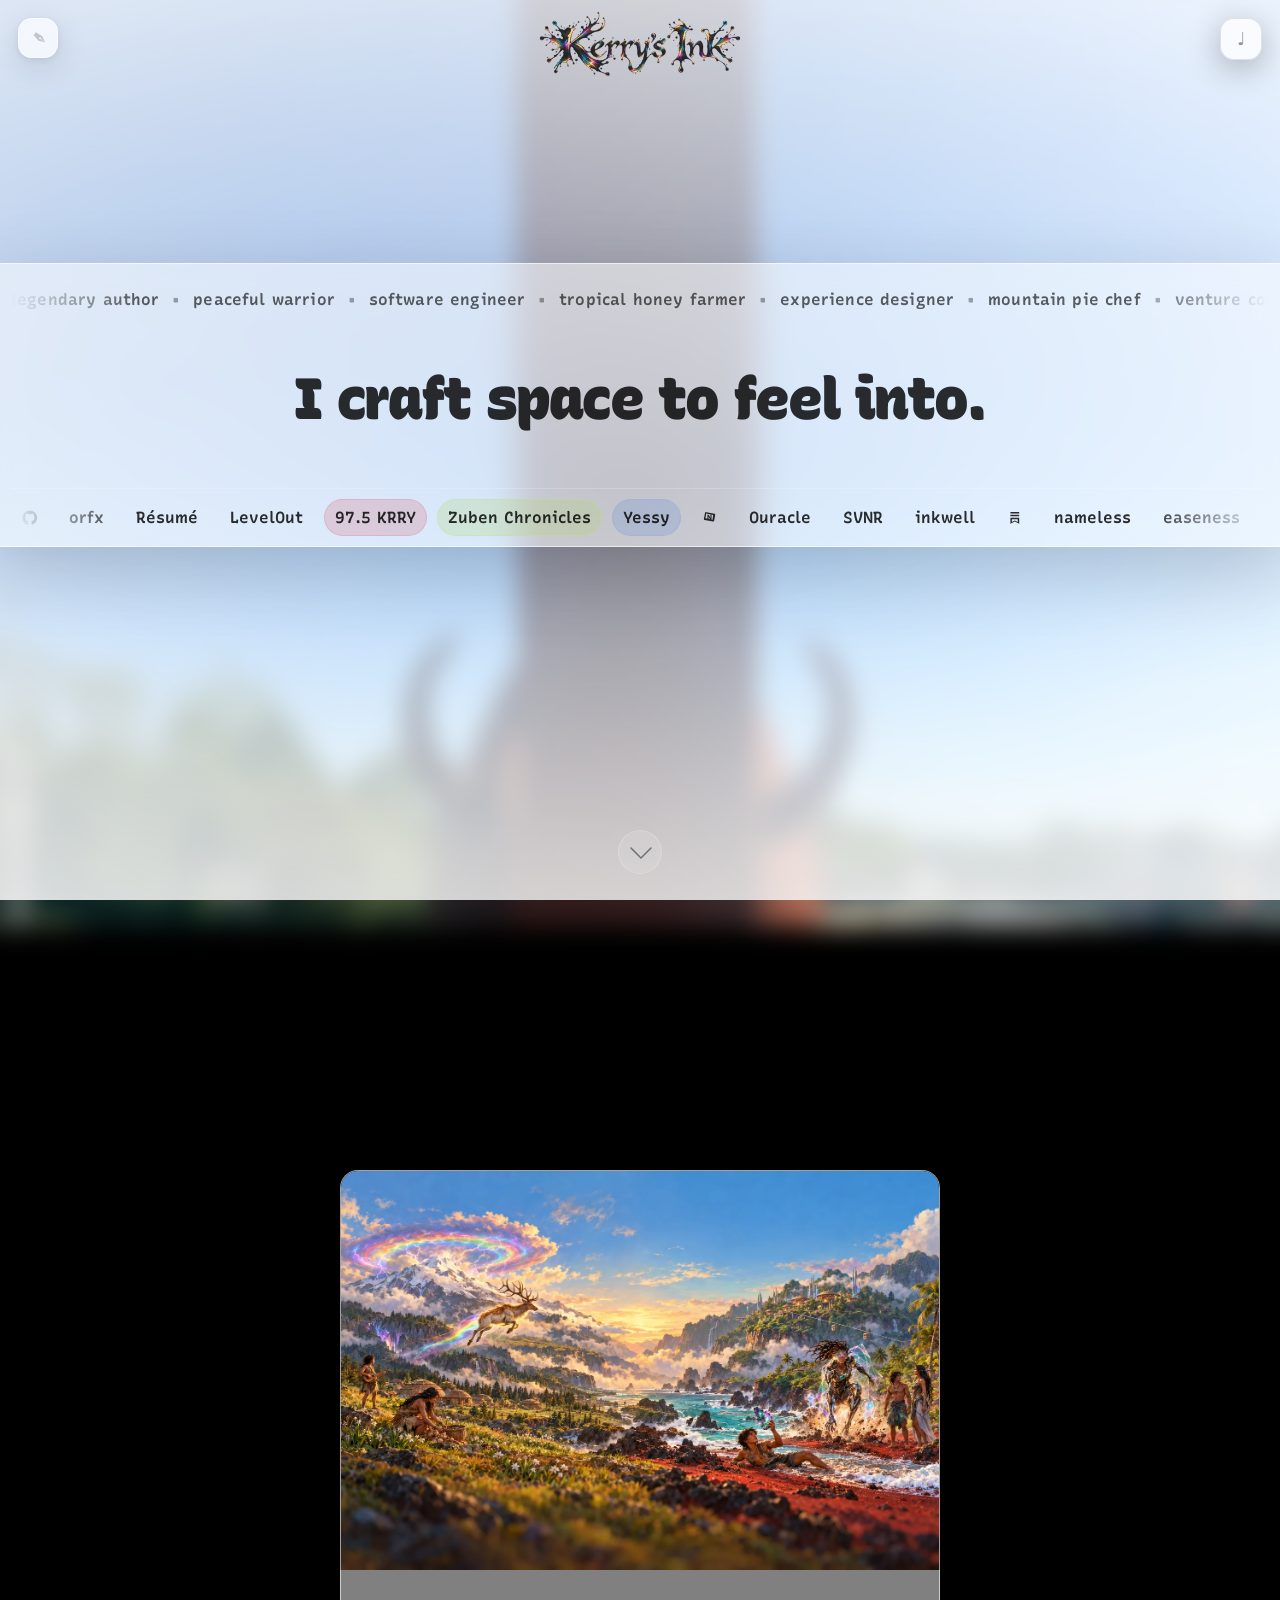
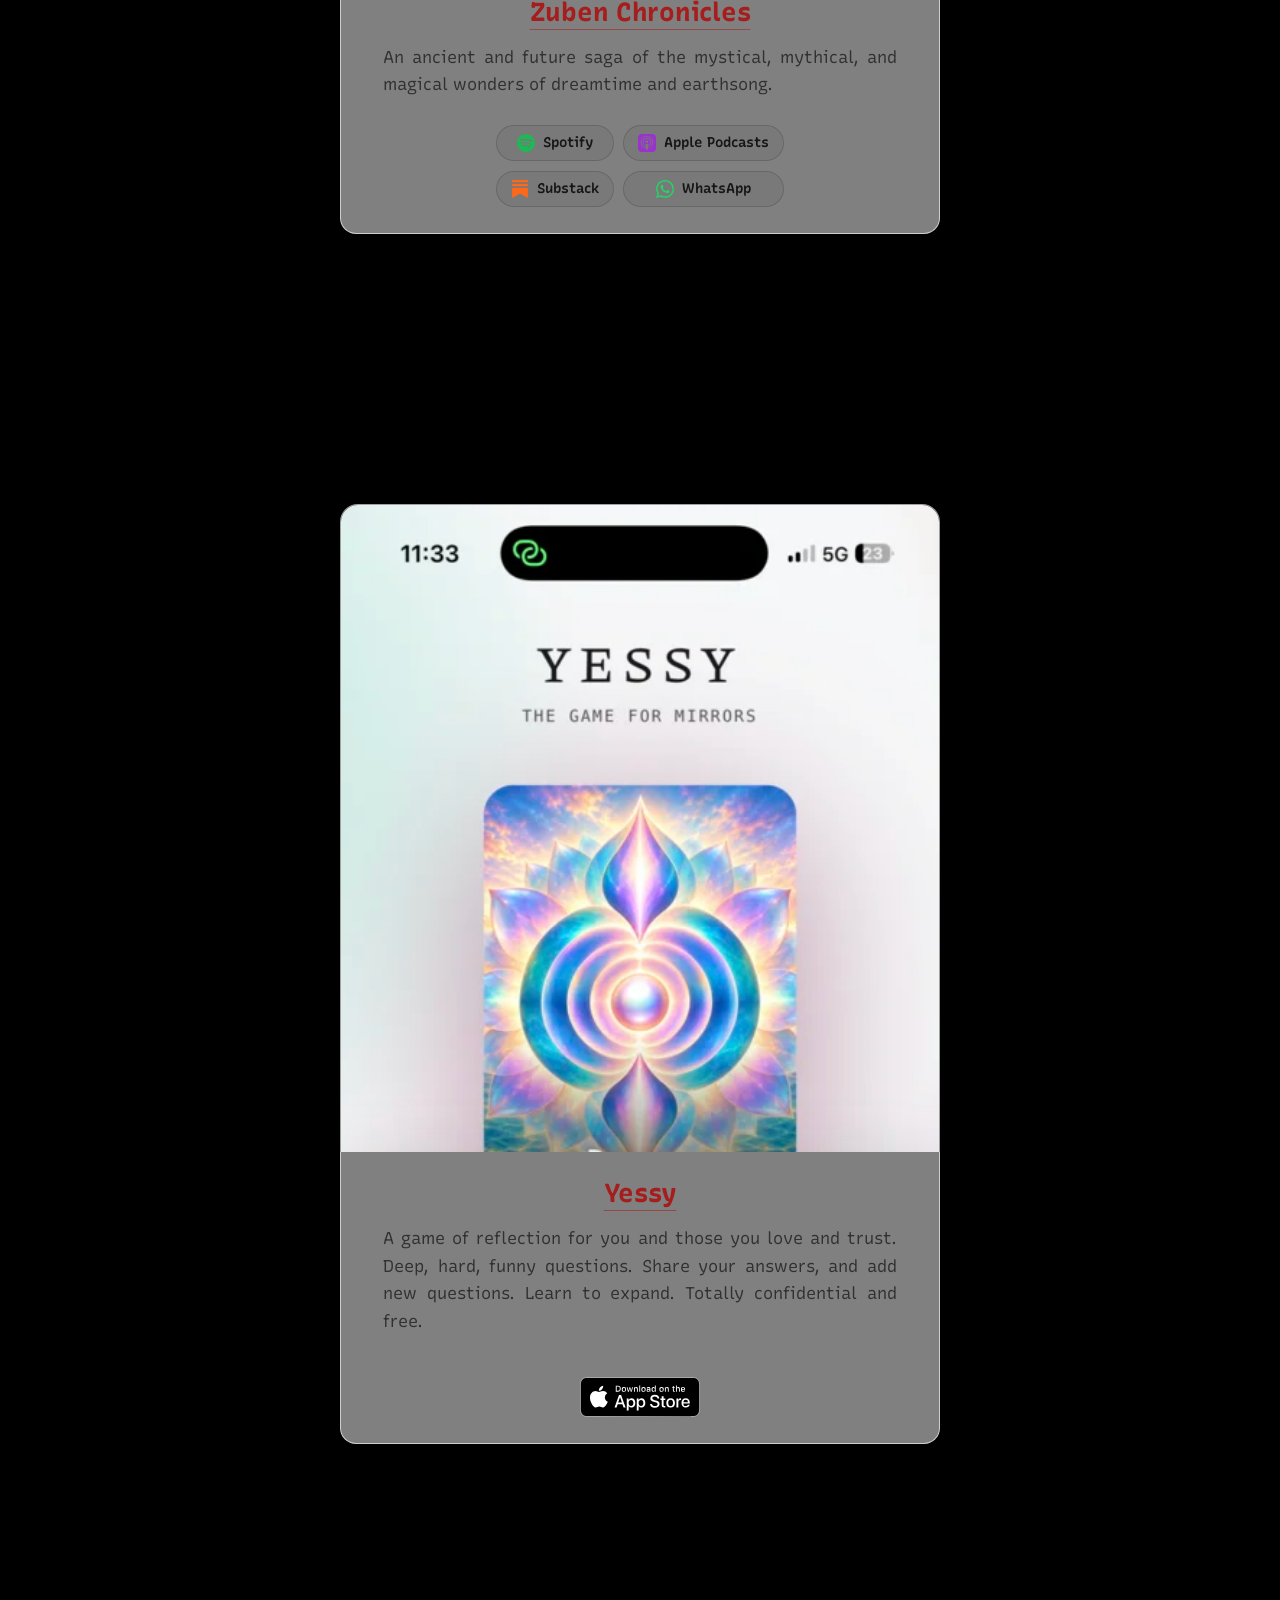
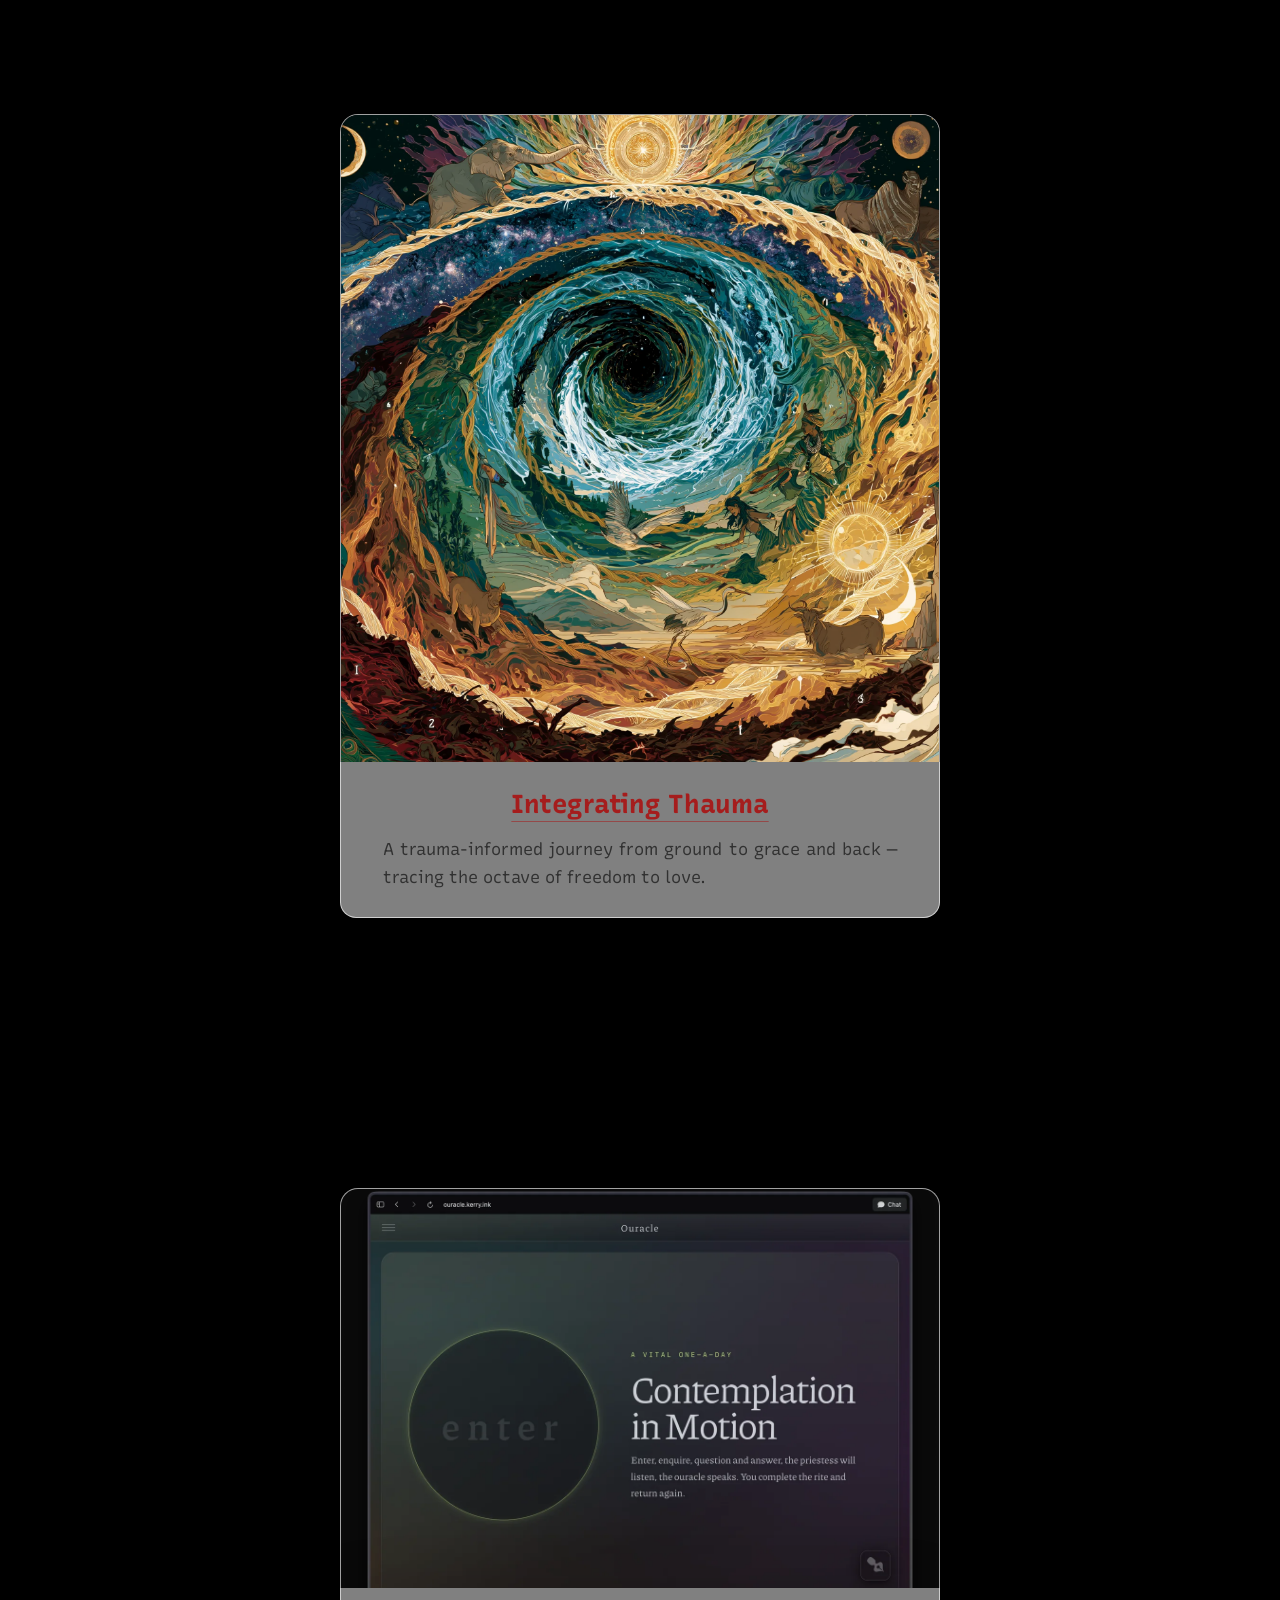
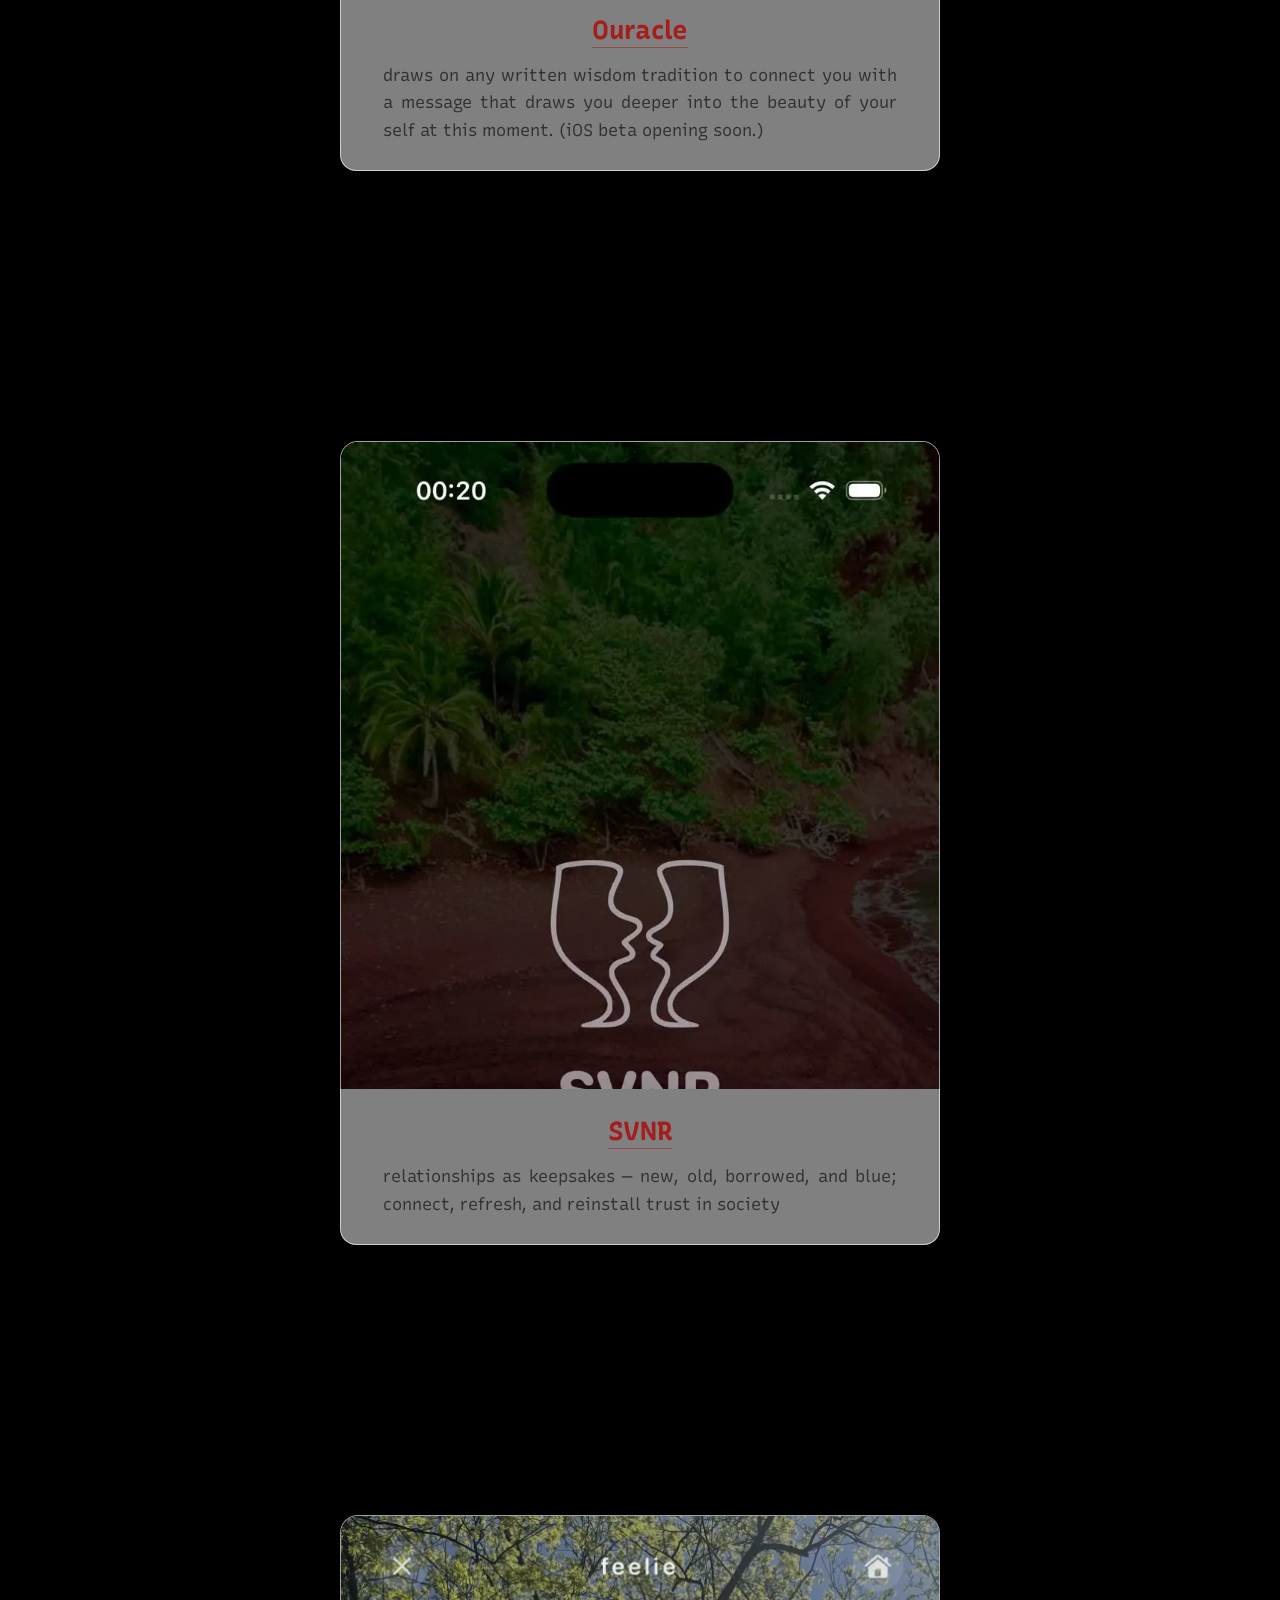
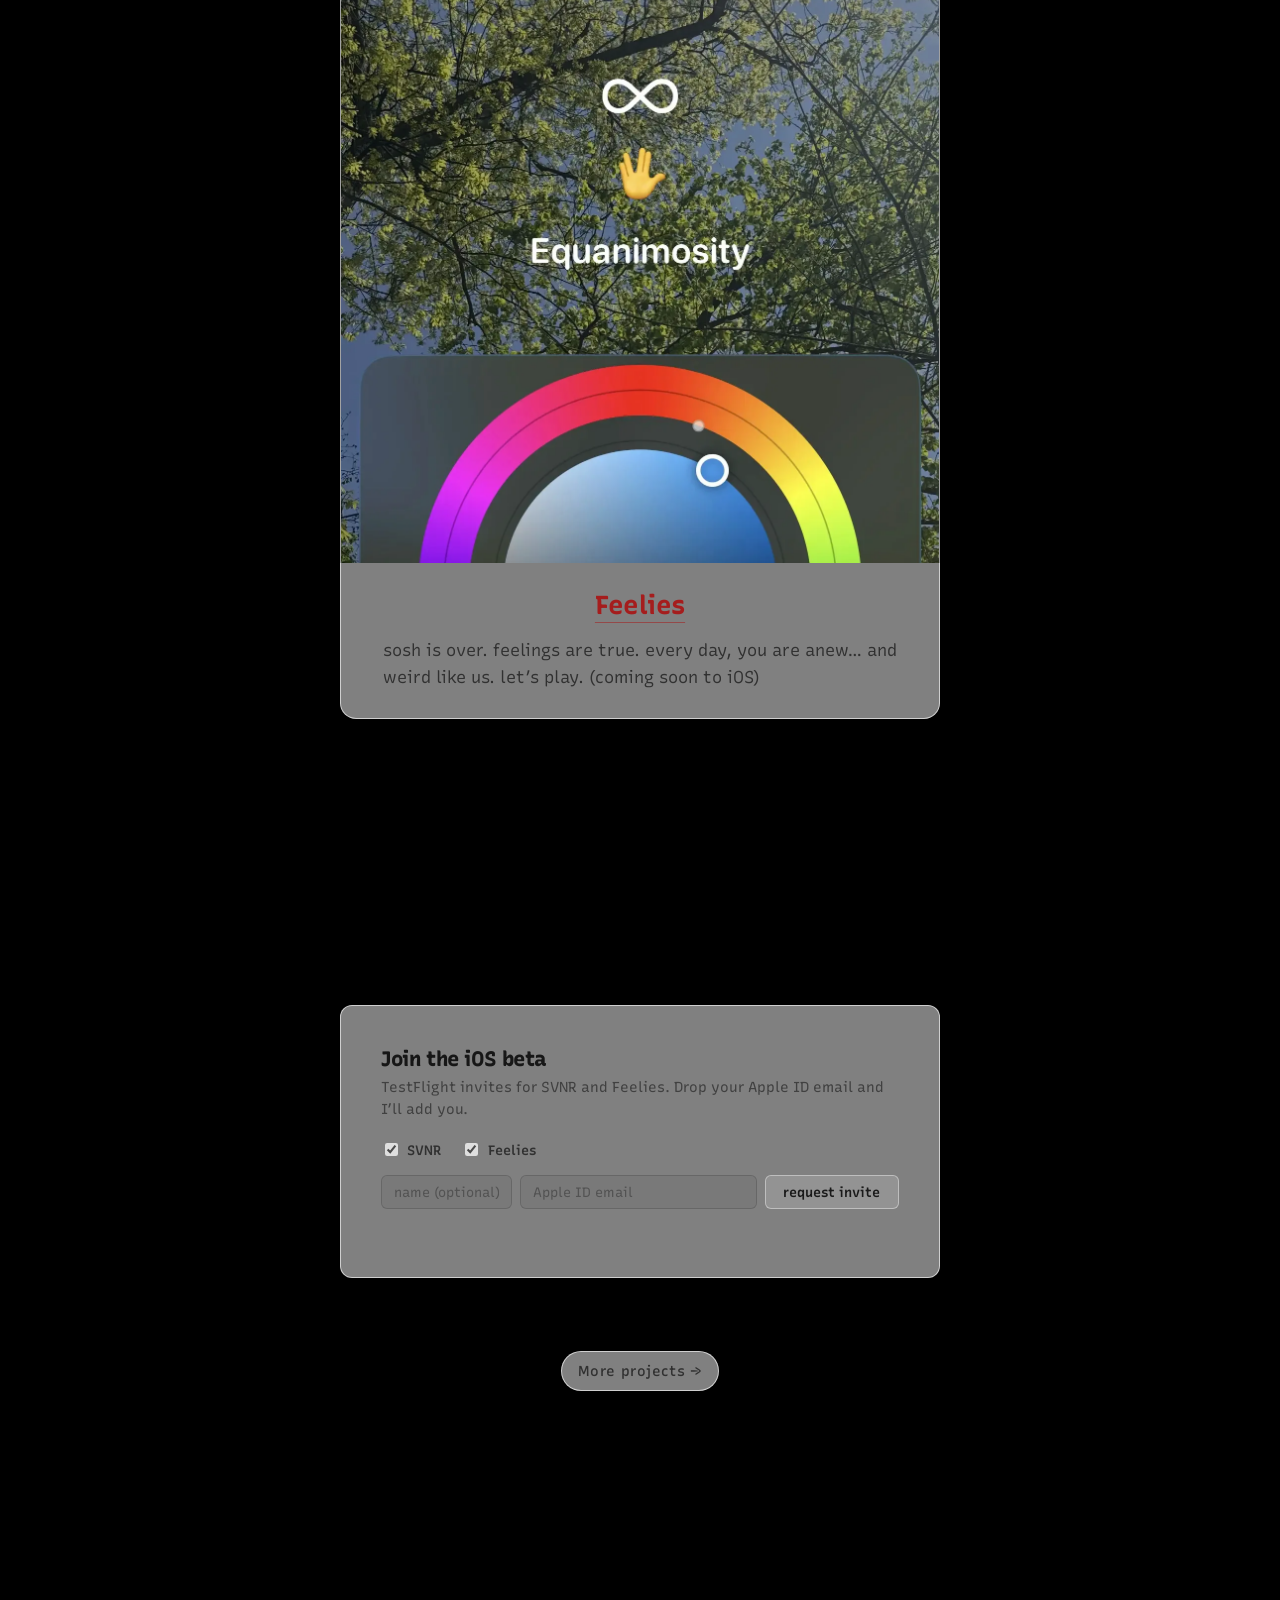
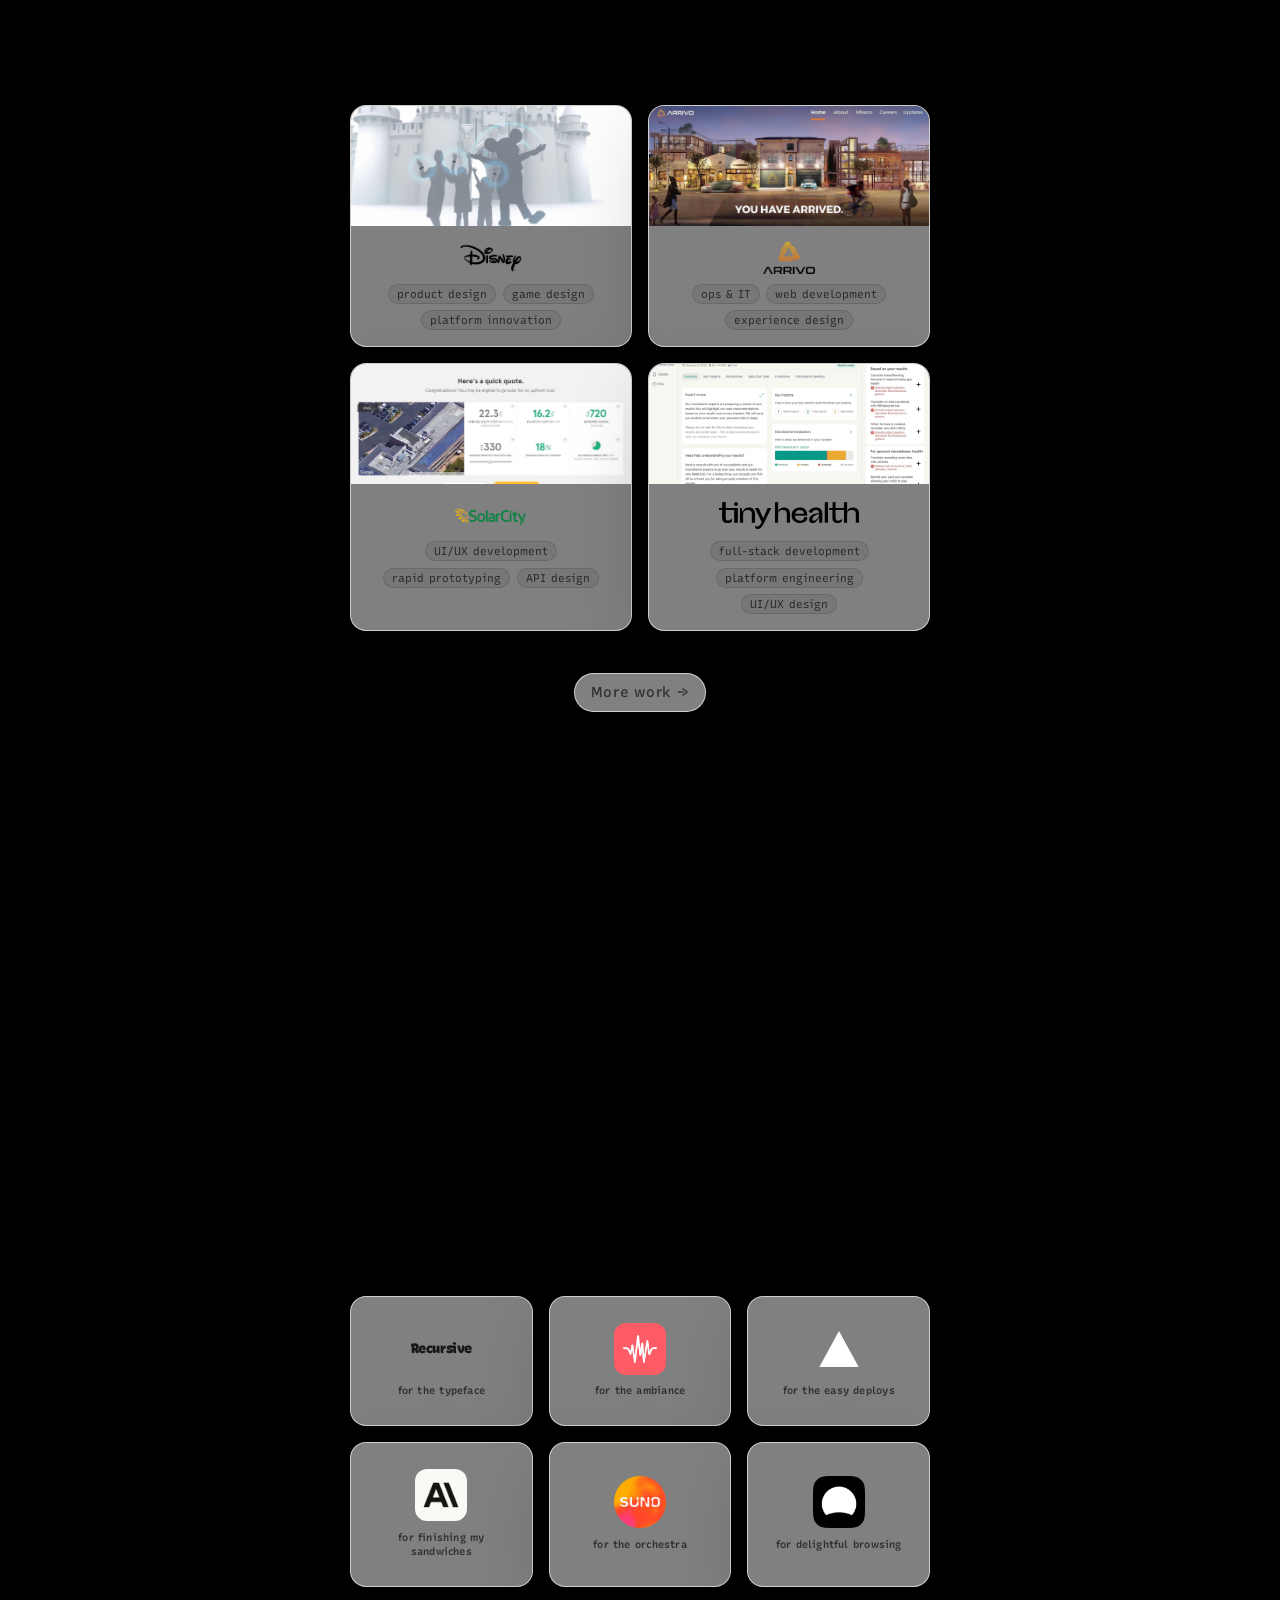
==== commit 4bd79d40: "feat: wordmark header, cream share card, SEO tags, sitemap, zuben.kerry.ink links - Kerry's Ink word" ====
--- a/index.html
+++ b/index.html
@@ -15,15 +15,18 @@
         <meta property="og:url"         content="https://kerry.ink/" />
         <meta property="og:title"       content="kerry.ink — crafting space to flow freely" />
         <meta property="og:description" content="I build and teach systems that bring play back to work — for innovators, seekers, entrepreneurs, and communities." />
-        <meta property="og:image"       content="https://kerry.ink/assets/og-image.jpg" />
+        <meta property="og:image"       content="https://kerry.ink/assets/og-card.jpg" />
         <meta property="og:image:width"  content="1200" />
         <meta property="og:image:height" content="630" />
+        <meta property="og:image:alt"    content="Kerry's Ink — the name in iridescent splashing ink on cream paper" />
+        <meta property="og:site_name"    content="Kerry's Ink" />
 
         <!-- Twitter/X card -->
         <meta name="twitter:card"        content="summary_large_image" />
         <meta name="twitter:title"       content="kerry.ink — crafting space to flow freely" />
         <meta name="twitter:description" content="I build and teach systems that bring play back to work — for innovators, seekers, entrepreneurs, and communities." />
-        <meta name="twitter:image"       content="https://kerry.ink/assets/og-image.jpg" />
+        <meta name="twitter:image"       content="https://kerry.ink/assets/og-card.jpg" />
+        <meta name="twitter:image:alt"   content="Kerry's Ink — the name in iridescent splashing ink on cream paper" />
 
         <!-- Structured data -->
         <script type="application/ld+json">
@@ -31,7 +34,9 @@
           "@context": "https://schema.org",
           "@type": "Person",
           "name": "Kerry Alan Snyder",
+          "alternateName": "Kerry's Ink",
           "url": "https://kerry.ink",
+          "image": "https://kerry.ink/assets/og-card.jpg",
           "email": "hello@kerry.ink",
           "jobTitle": "Consultant, Coach, Developer",
           "sameAs": [
@@ -51,7 +56,7 @@
         <link rel="preconnect" href="https://fonts.gstatic.com" crossorigin />
         <link href="https://fonts.googleapis.com/css2?family=Recursive:slnt,wght,CASL,CRSV,MONO@-15..0,300..1000,0..1,0..1,0..1&display=swap" rel="stylesheet">
 
-        <link rel="stylesheet" href="./styles.css?v=work4" />
+        <link rel="stylesheet" href="./styles.css?v=wm1" />
     </head>
     <body>
         <div class="bg" aria-hidden="true"></div>
@@ -65,7 +70,7 @@
                 <path d="M12 17l10 10 10-10" fill="none" stroke="currentColor" stroke-width="1.5" stroke-linecap="round" stroke-linejoin="round" />
             </svg>
         </a>
-        <a class="name" href="/" aria-label="Kerry Alan Snyder">Kerry Alan Snyder</a>
+        <a class="name" href="/" aria-label="Kerry's Ink — home"><img src="./assets/kerry-ink-wordmark.webp" alt="Kerry's Ink" width="720" height="240" /></a>
 
         <main>
             <!-- First screen: marquee + headline + currently + links -->
@@ -101,7 +106,7 @@
                                 <a href="./assets/resume-kerry-alan-snyder-2026.pdf">Résumé</a>
                                 <a href="https://level.out.kerry.ink">LevelOut</a>
                                 <a class="link--shen" href="https://suno.com/playlist/f63b96cf-43c5-4e42-aacb-23cbfd1e6b28">97.5 KRRY</a>
-                                <a class="link--qi" href="https://kerryourself.substack.com">Zuben Chronicles</a>
+                                <a class="link--qi" href="https://zuben.kerry.ink">Zuben Chronicles</a>
 
                                 <a class="link--jing" href="https://yessy.kerry.ink">Yessy</a>
 
@@ -182,7 +187,7 @@
                         <img src="./assets/shots/zuben-panorama.webp" alt="Zuben Chronicles — a leaping elk trailing a rainbow above a mountain valley, with villagers on one shore and a crystalline figure rising from a red-sand beach on the other" loading="lazy" />
                     </figure>
                     <div class="glass project__card">
-                        <a href="https://kerryourself.substack.com" class="project__name">Zuben Chronicles</a>
+                        <a href="https://zuben.kerry.ink" class="project__name">Zuben Chronicles</a>
                         <p class="project__desc">An ancient and future saga of the mystical, mythical, and magical wonders of dreamtime and earthsong.</p>
                         <p class="project__date">Companion story to Integrating Thauma ➠ publishing daily on Substack</p>
                         <div class="project__links">
--- a/styles.css
+++ b/styles.css
@@ -101,24 +101,22 @@
 
 .name {
 	position: fixed;
-	top: 16px;
+	top: 10px;
 	left: 0;
 	right: 0;
-	width: auto;
+	width: fit-content;
+	margin: 0 auto;
 	z-index: 3;
-	font-size: clamp(12px, 1.5vw, 15px);
-	font-variation-settings: "wght" 420, "CASL" 0, "CRSV" 0, "MONO" 0;
-	letter-spacing: 0.16em;
-	text-transform: uppercase;
-	color: #fff;
+	line-height: 0;
 	text-decoration: none;
-	white-space: nowrap;
-	text-align: center;
-	-webkit-font-smoothing: antialiased;
-	mix-blend-mode: difference;
-	text-shadow: 0 1px 0 rgba(255, 255, 255, 0.12), 0 -1px 0 rgba(0, 0, 0, 0.4);
 	transition: opacity 160ms ease;
-	opacity: 0.6;
+	opacity: 0.85;
+}
+
+.name img {
+	display: block;
+	width: clamp(150px, 16vw, 210px);
+	height: auto;
 }
 
 .name:hover {
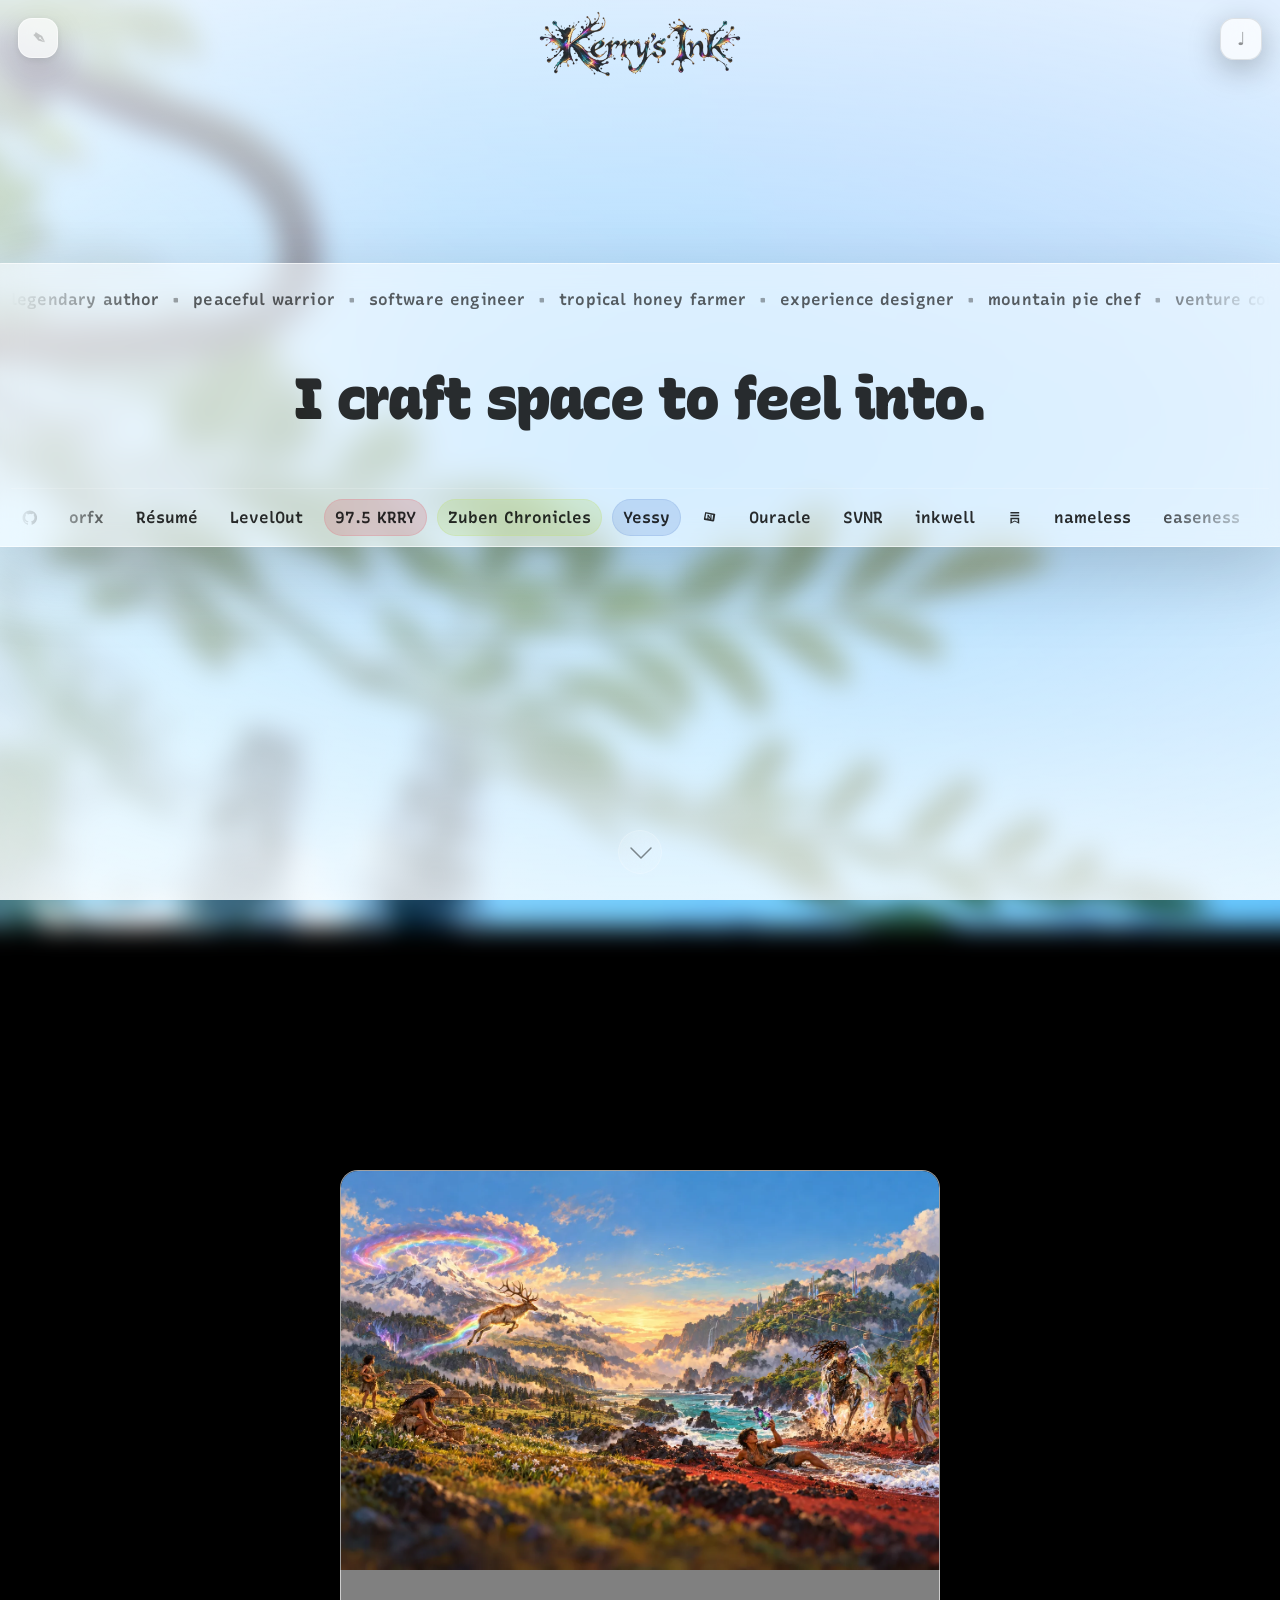
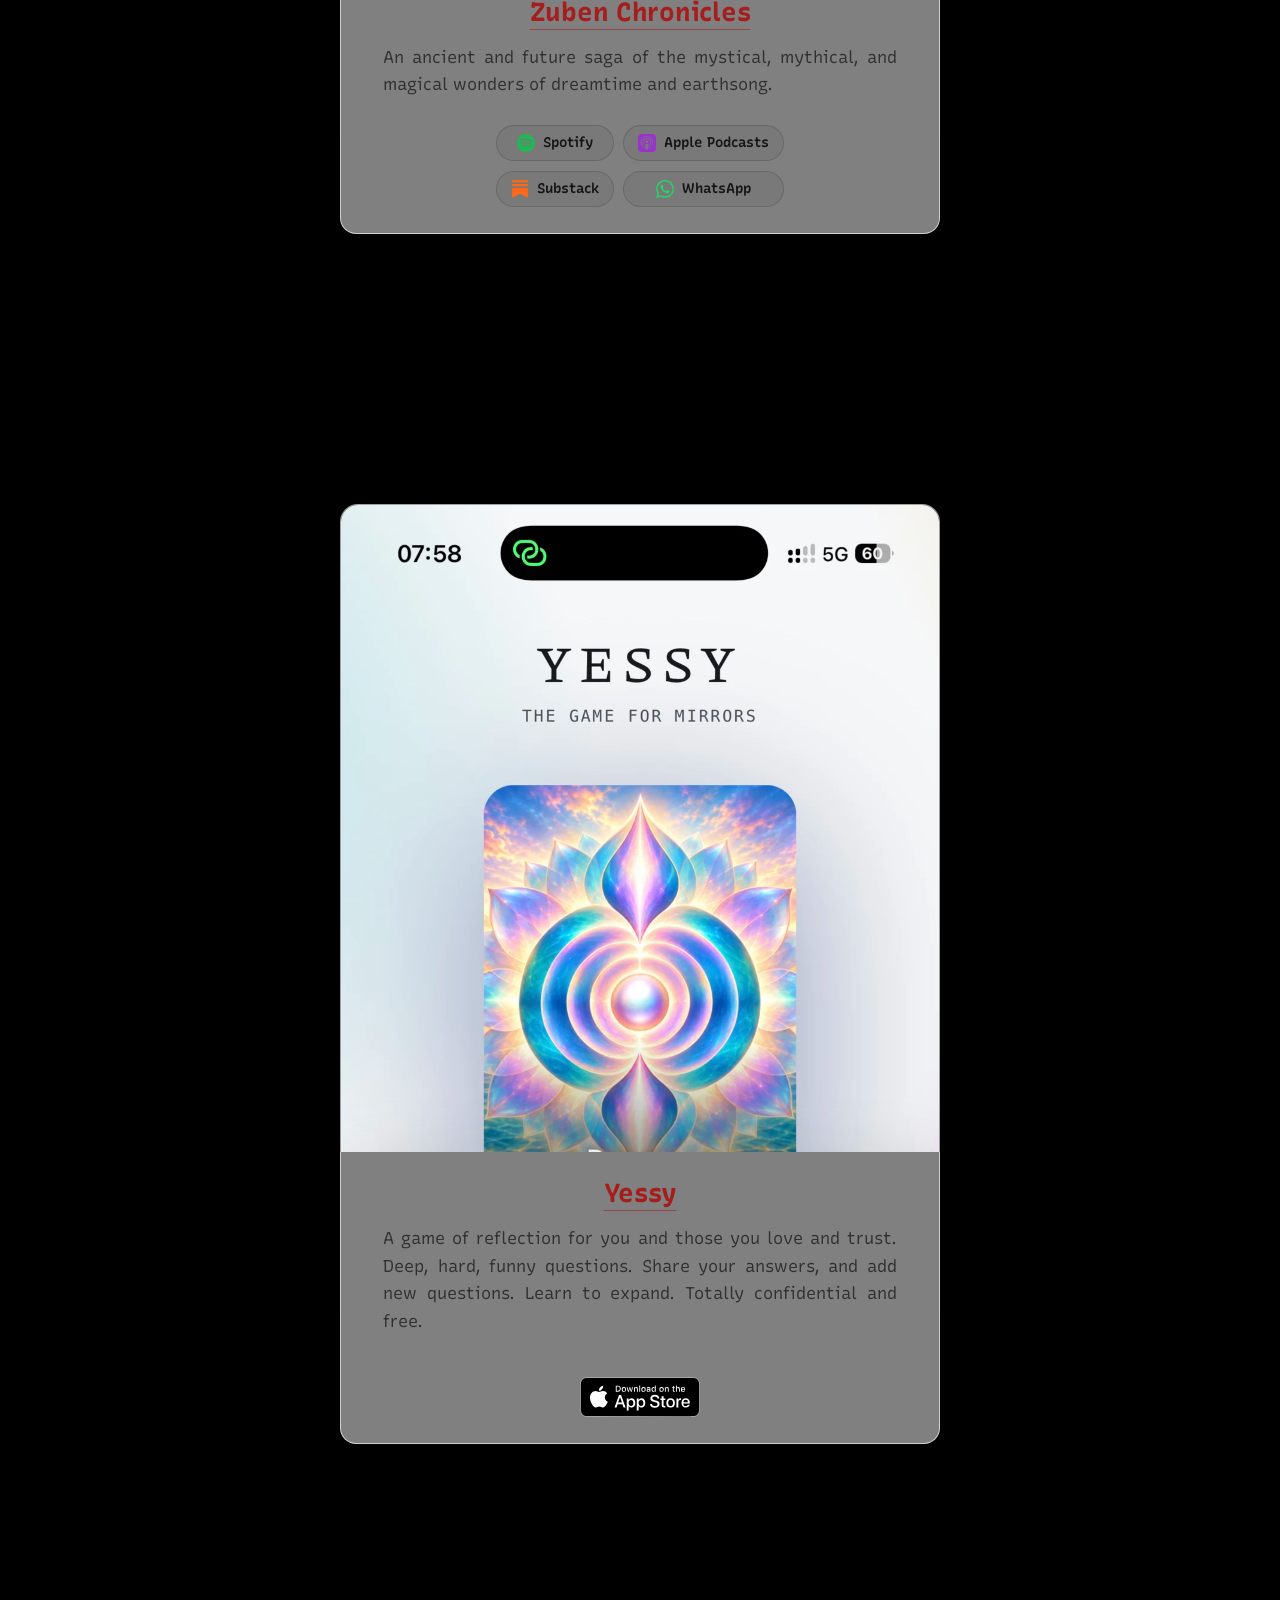
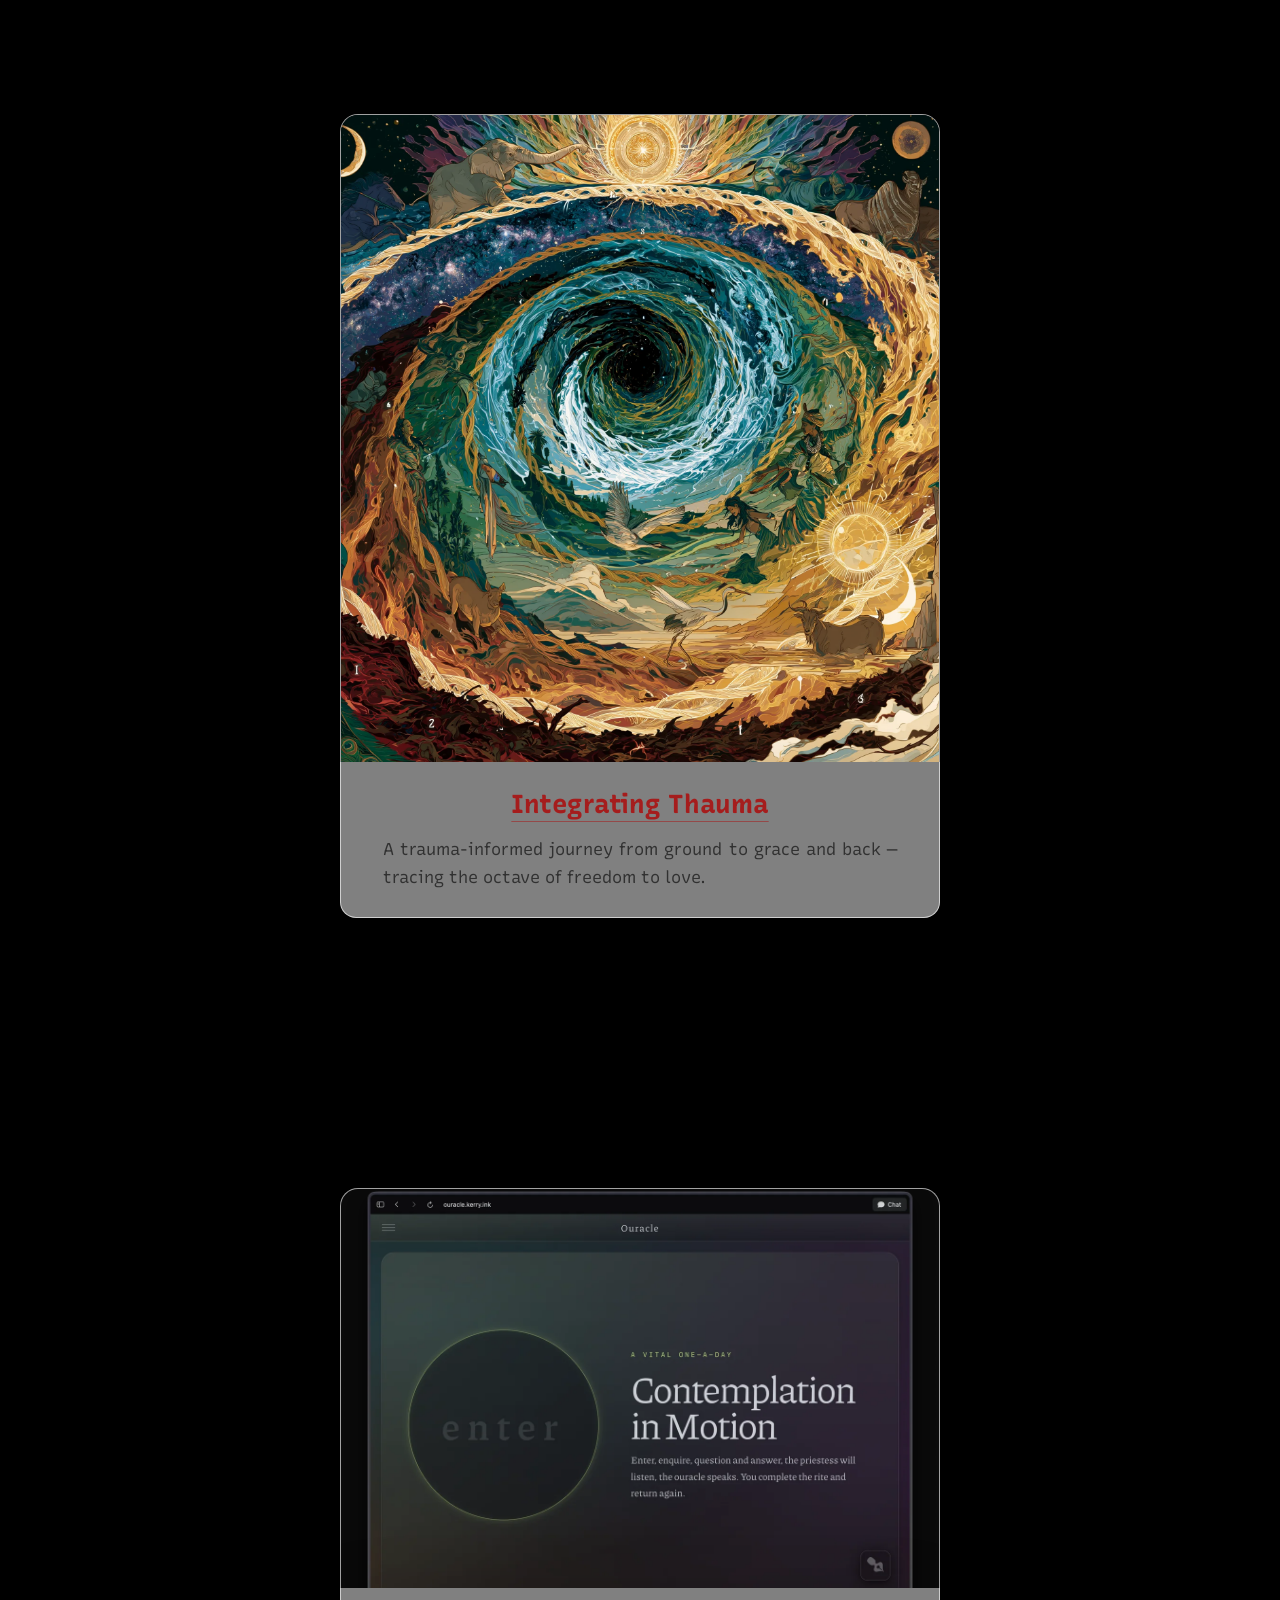
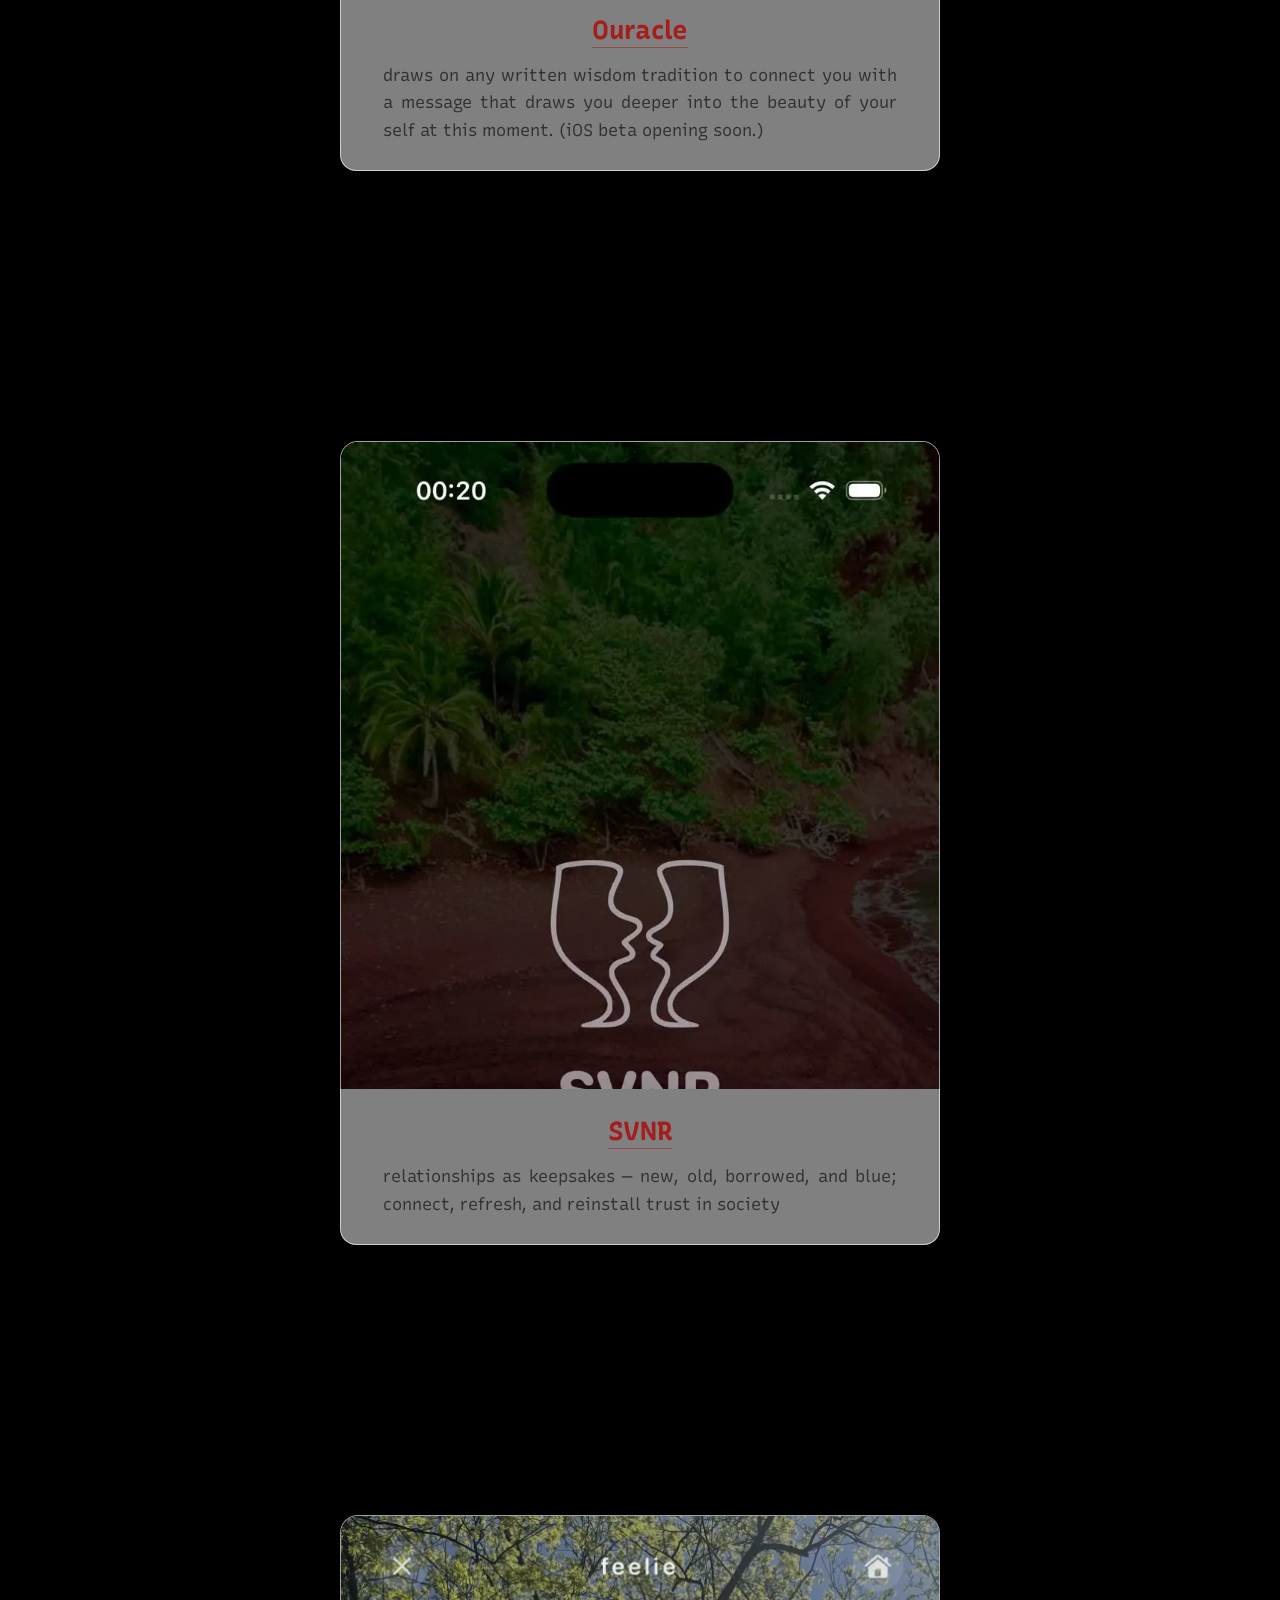
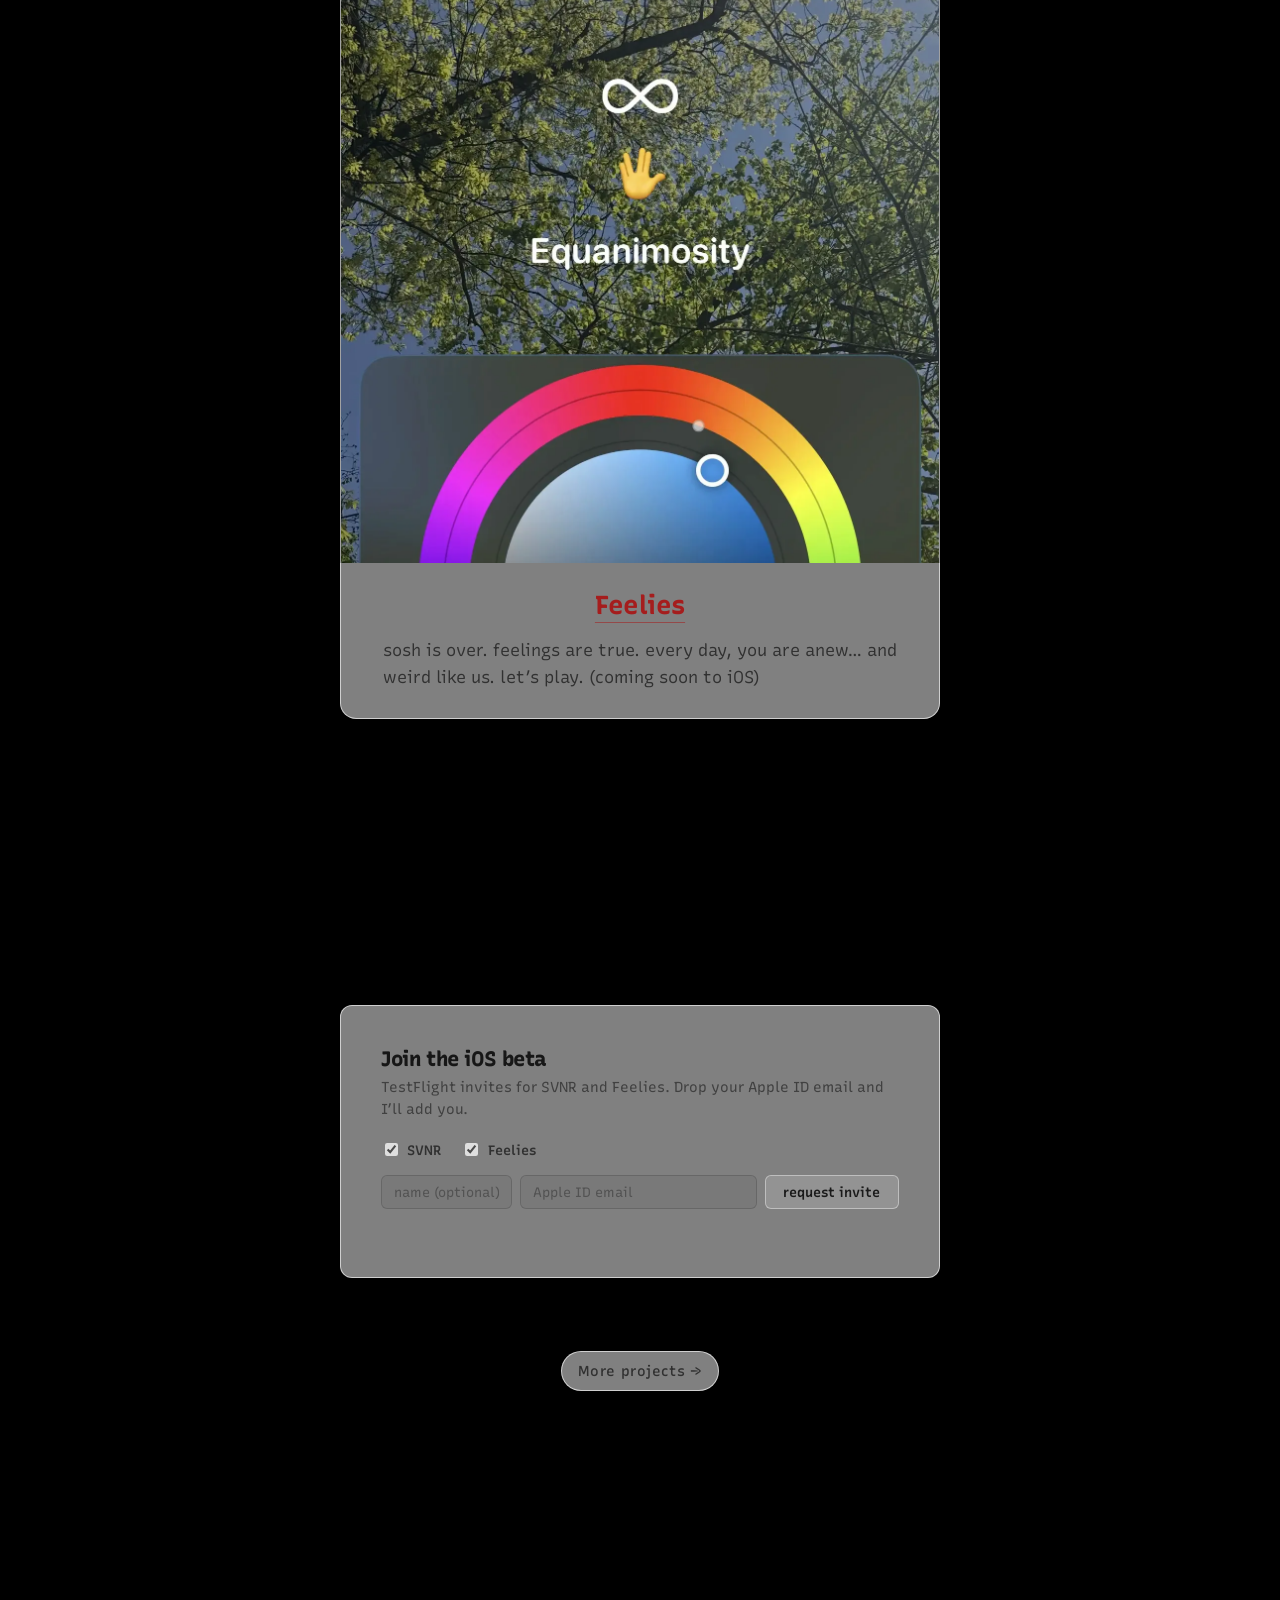
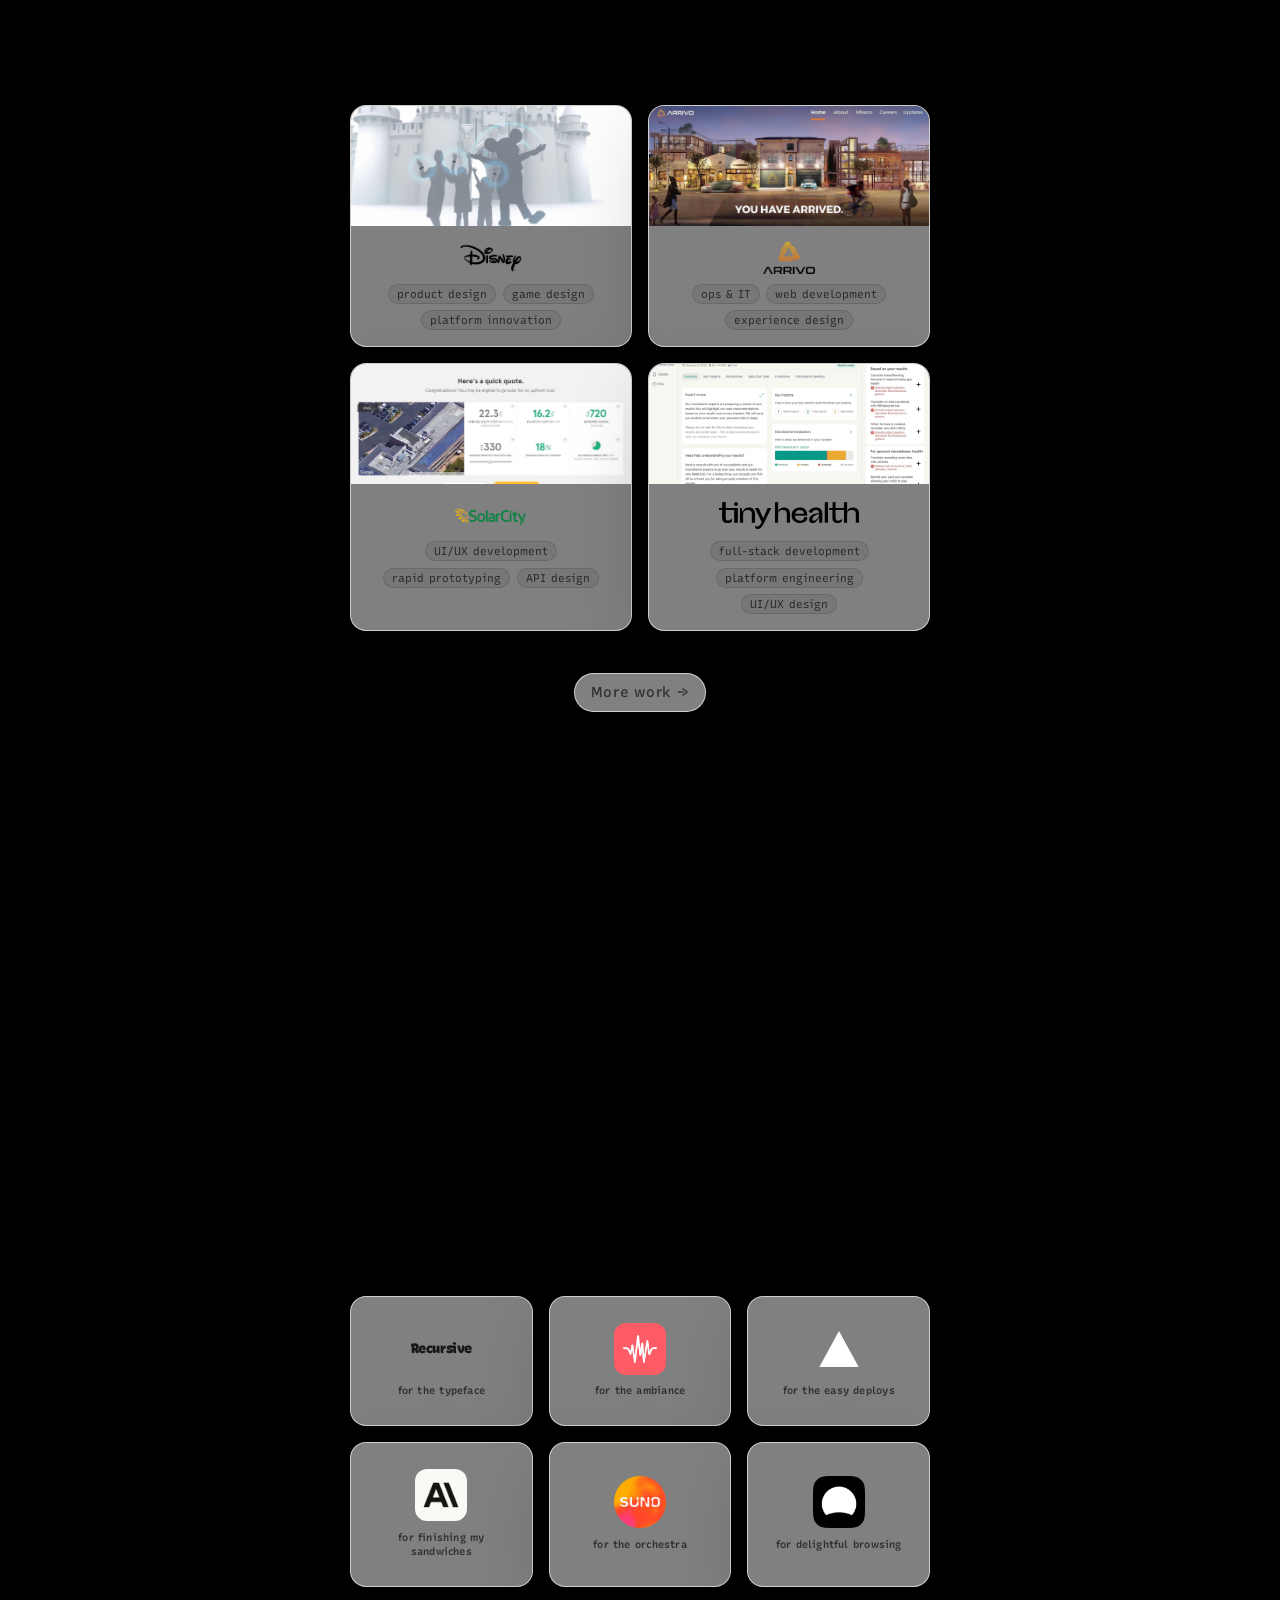
==== commit 678d8625: "feat: sharp light/dark Yessy screenshots Co-Authored-By: Claude Sonnet 5.5 <noreply@anthropic.com> C" ====
--- a/index.html
+++ b/index.html
@@ -56,7 +56,7 @@
         <link rel="preconnect" href="https://fonts.gstatic.com" crossorigin />
         <link href="https://fonts.googleapis.com/css2?family=Recursive:slnt,wght,CASL,CRSV,MONO@-15..0,300..1000,0..1,0..1,0..1&display=swap" rel="stylesheet">
 
-        <link rel="stylesheet" href="./styles.css?v=wm1" />
+        <link rel="stylesheet" href="./styles.css?v=ys2" />
     </head>
     <body>
         <div class="bg" aria-hidden="true"></div>
@@ -201,7 +201,10 @@
 
                 <div class="project">
                     <figure class="project__shot">
-                        <img src="./assets/shots/yessy.webp" alt="Yessy app screenshot" loading="lazy" />
+                        <picture>
+                            <source srcset="./assets/shots/yessy-dark.webp" media="(prefers-color-scheme: dark)" />
+                            <img src="./assets/shots/yessy-light.webp" alt="Yessy app screenshot" width="1000" height="2174" loading="lazy" />
+                        </picture>
                     </figure>
                     <div class="glass project__card">
                         <a href="https://yessy.kerry.ink" class="project__name">Yessy</a>
--- a/styles.css
+++ b/styles.css
@@ -552,6 +552,12 @@
 	max-height: unset;
 }
 
+.project__shot picture {
+	display: block;
+	width: 100%;
+	height: 100%;
+}
+
 .project__shot img,
 .project__shot video {
 	width: 100%;
